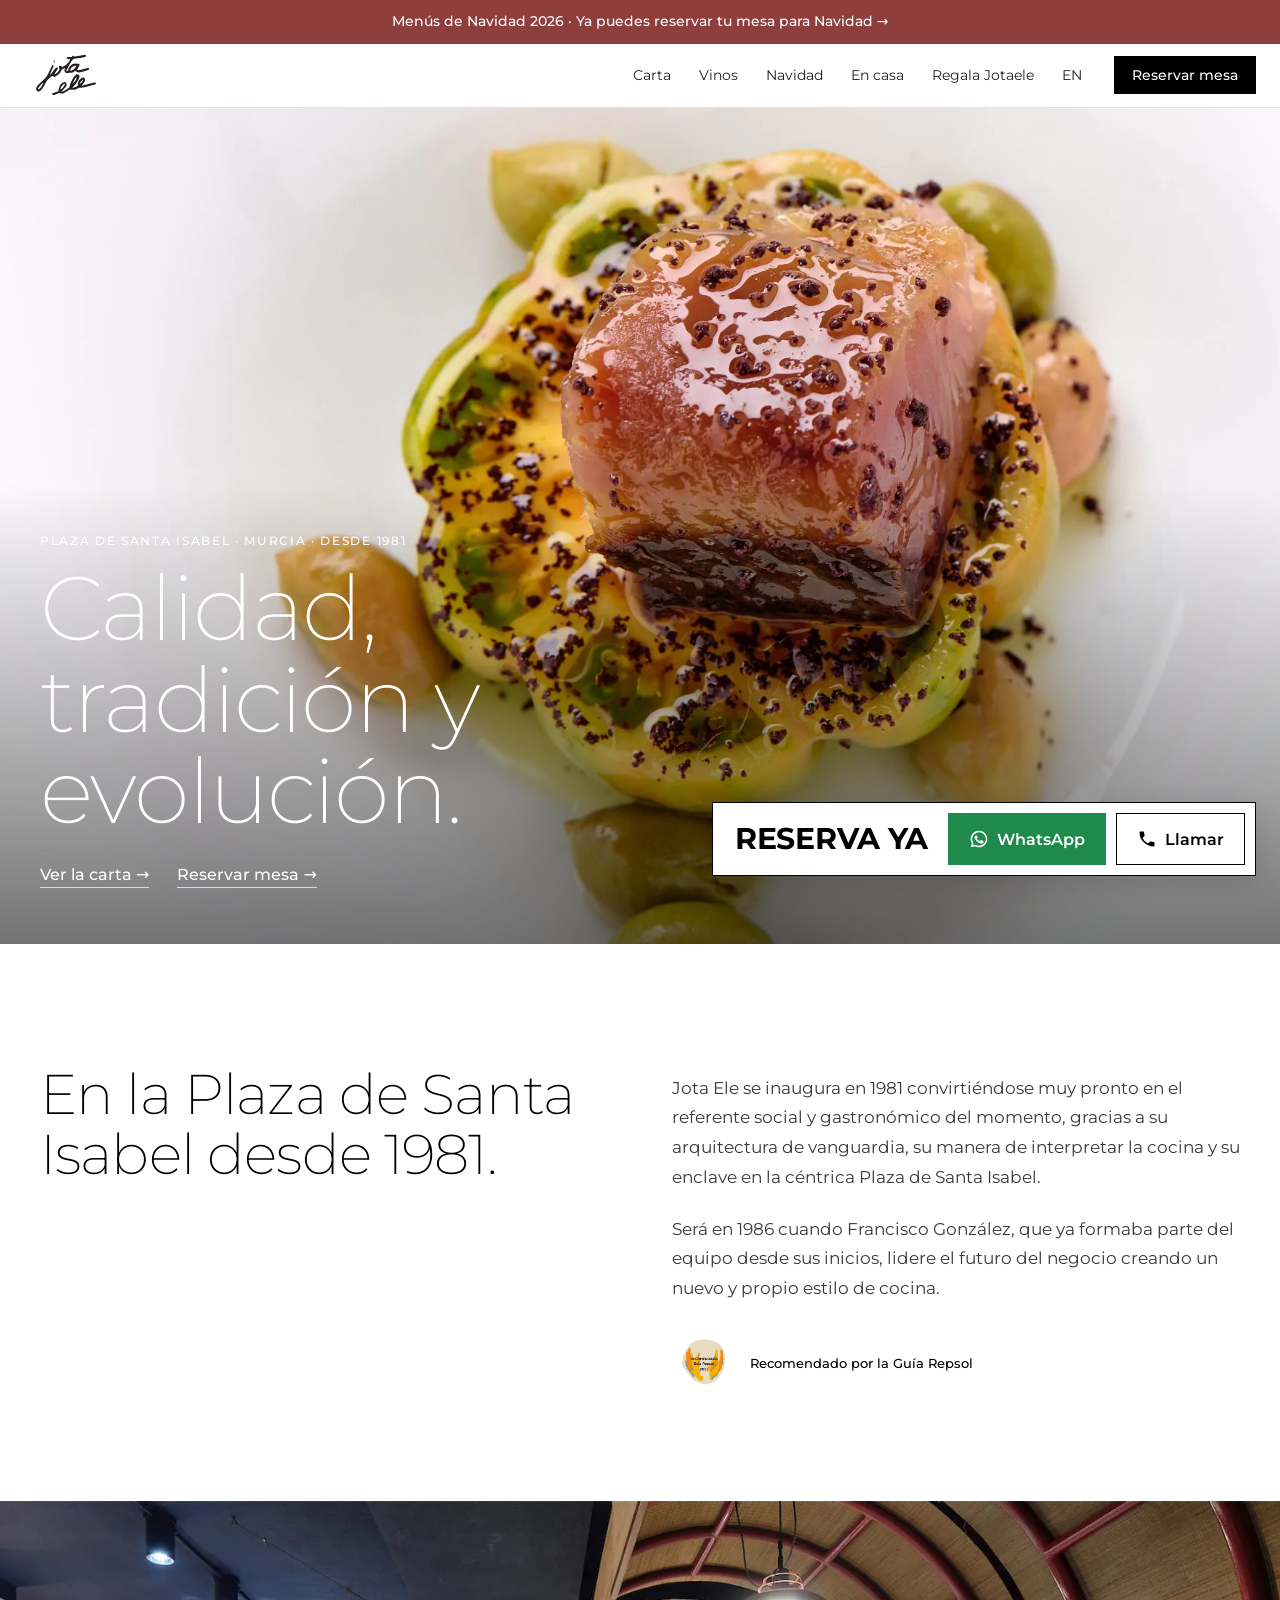
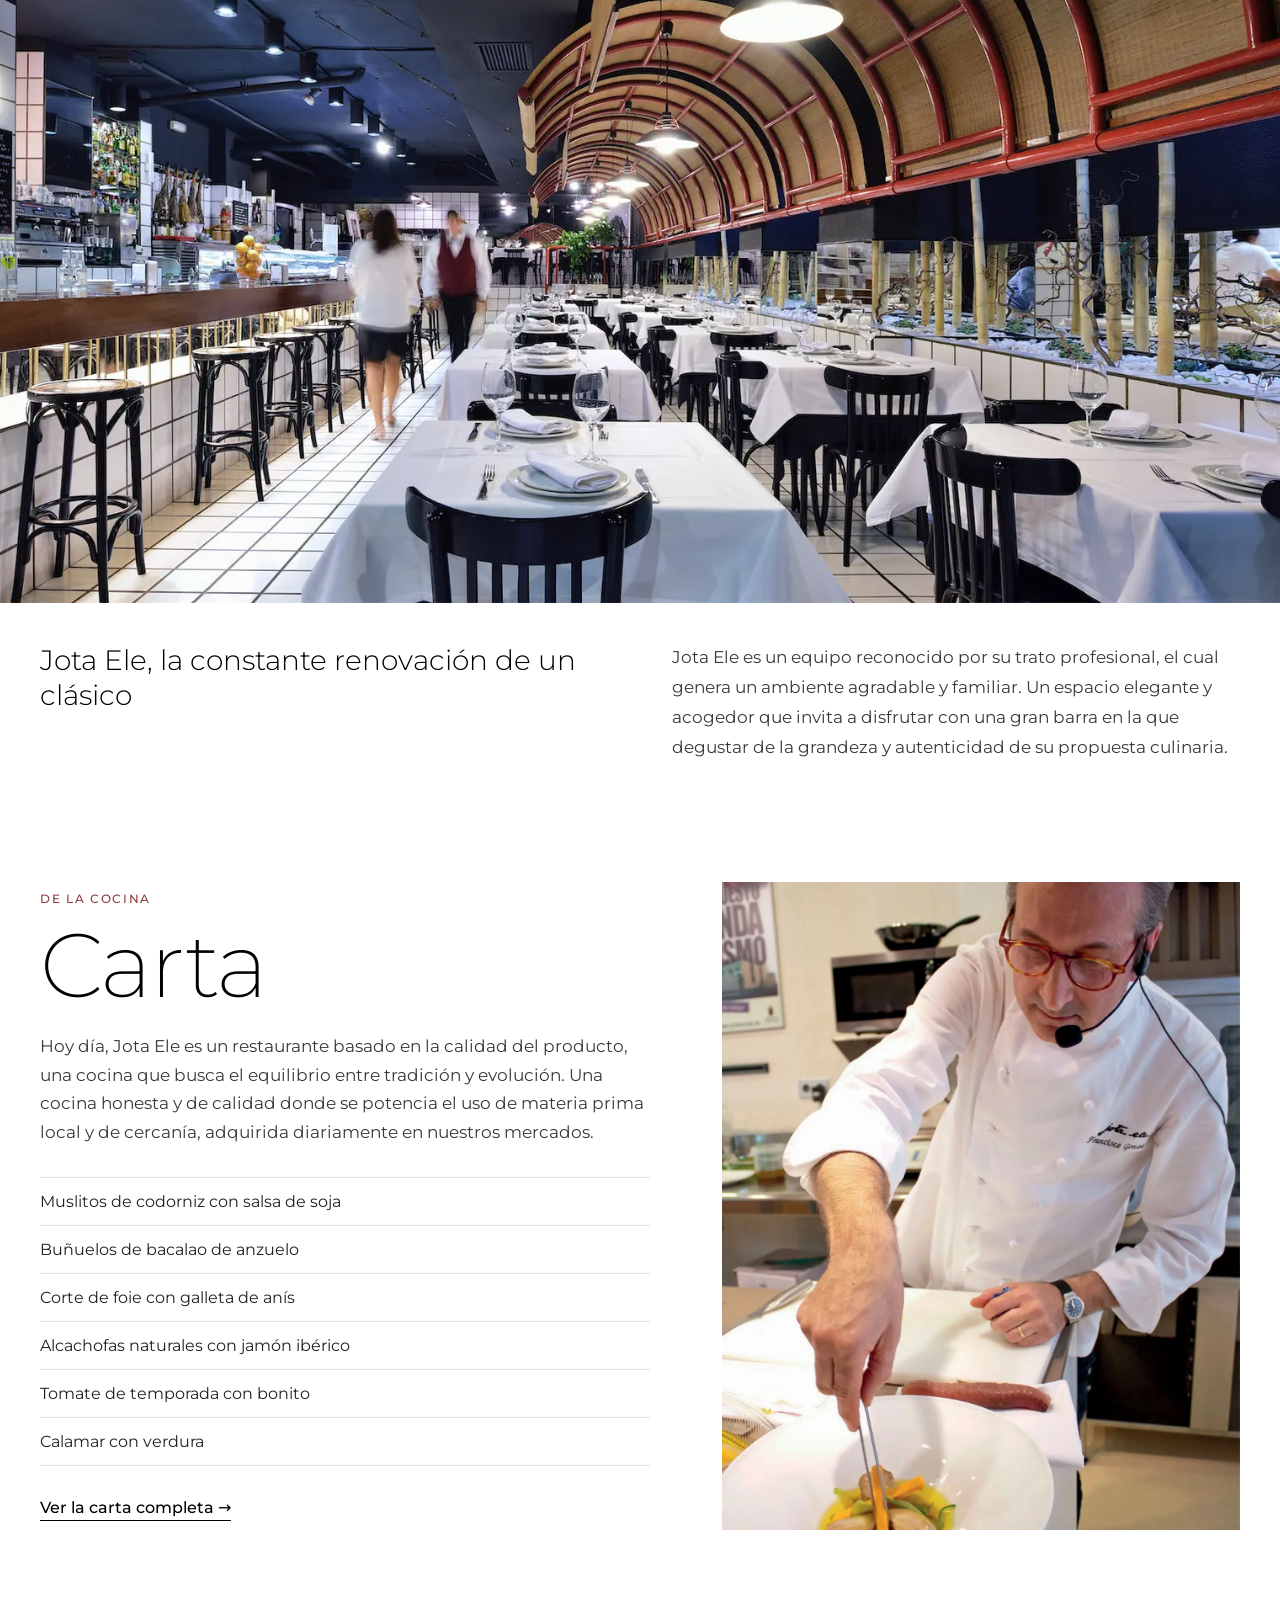
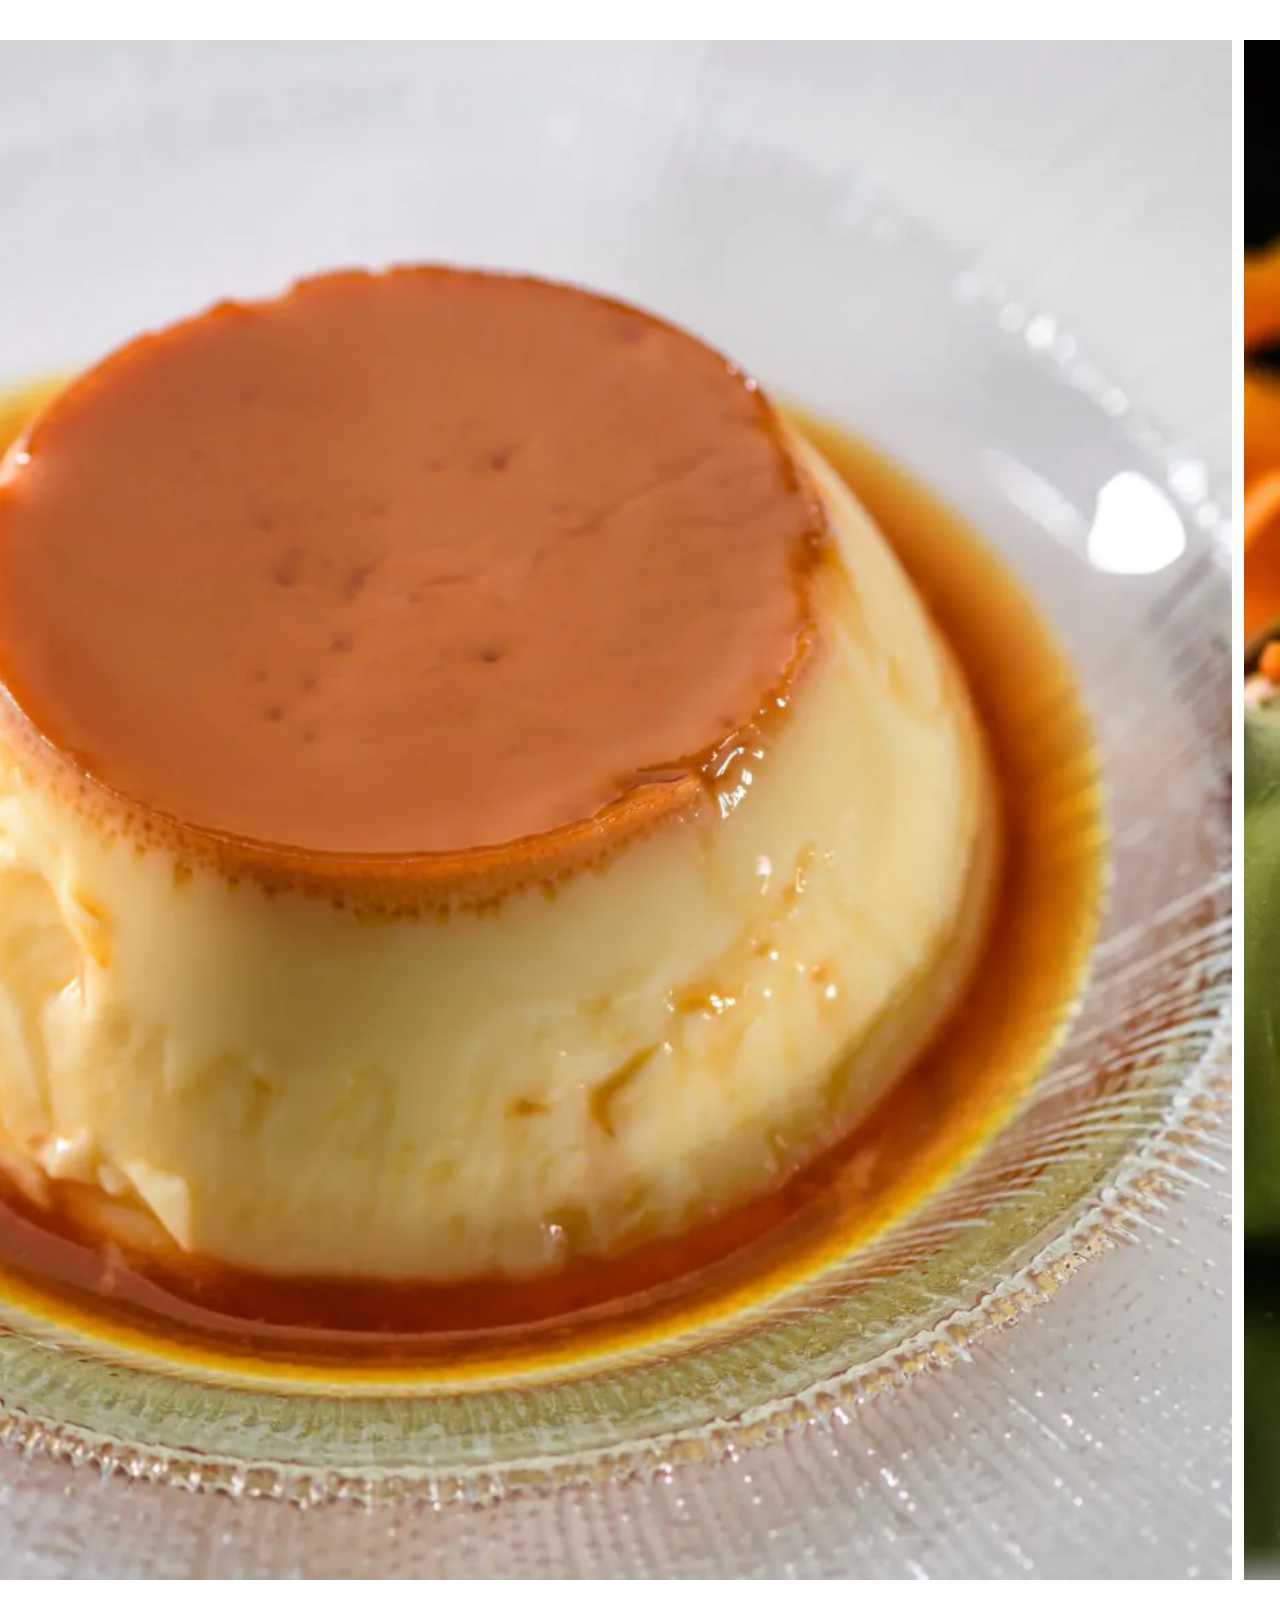
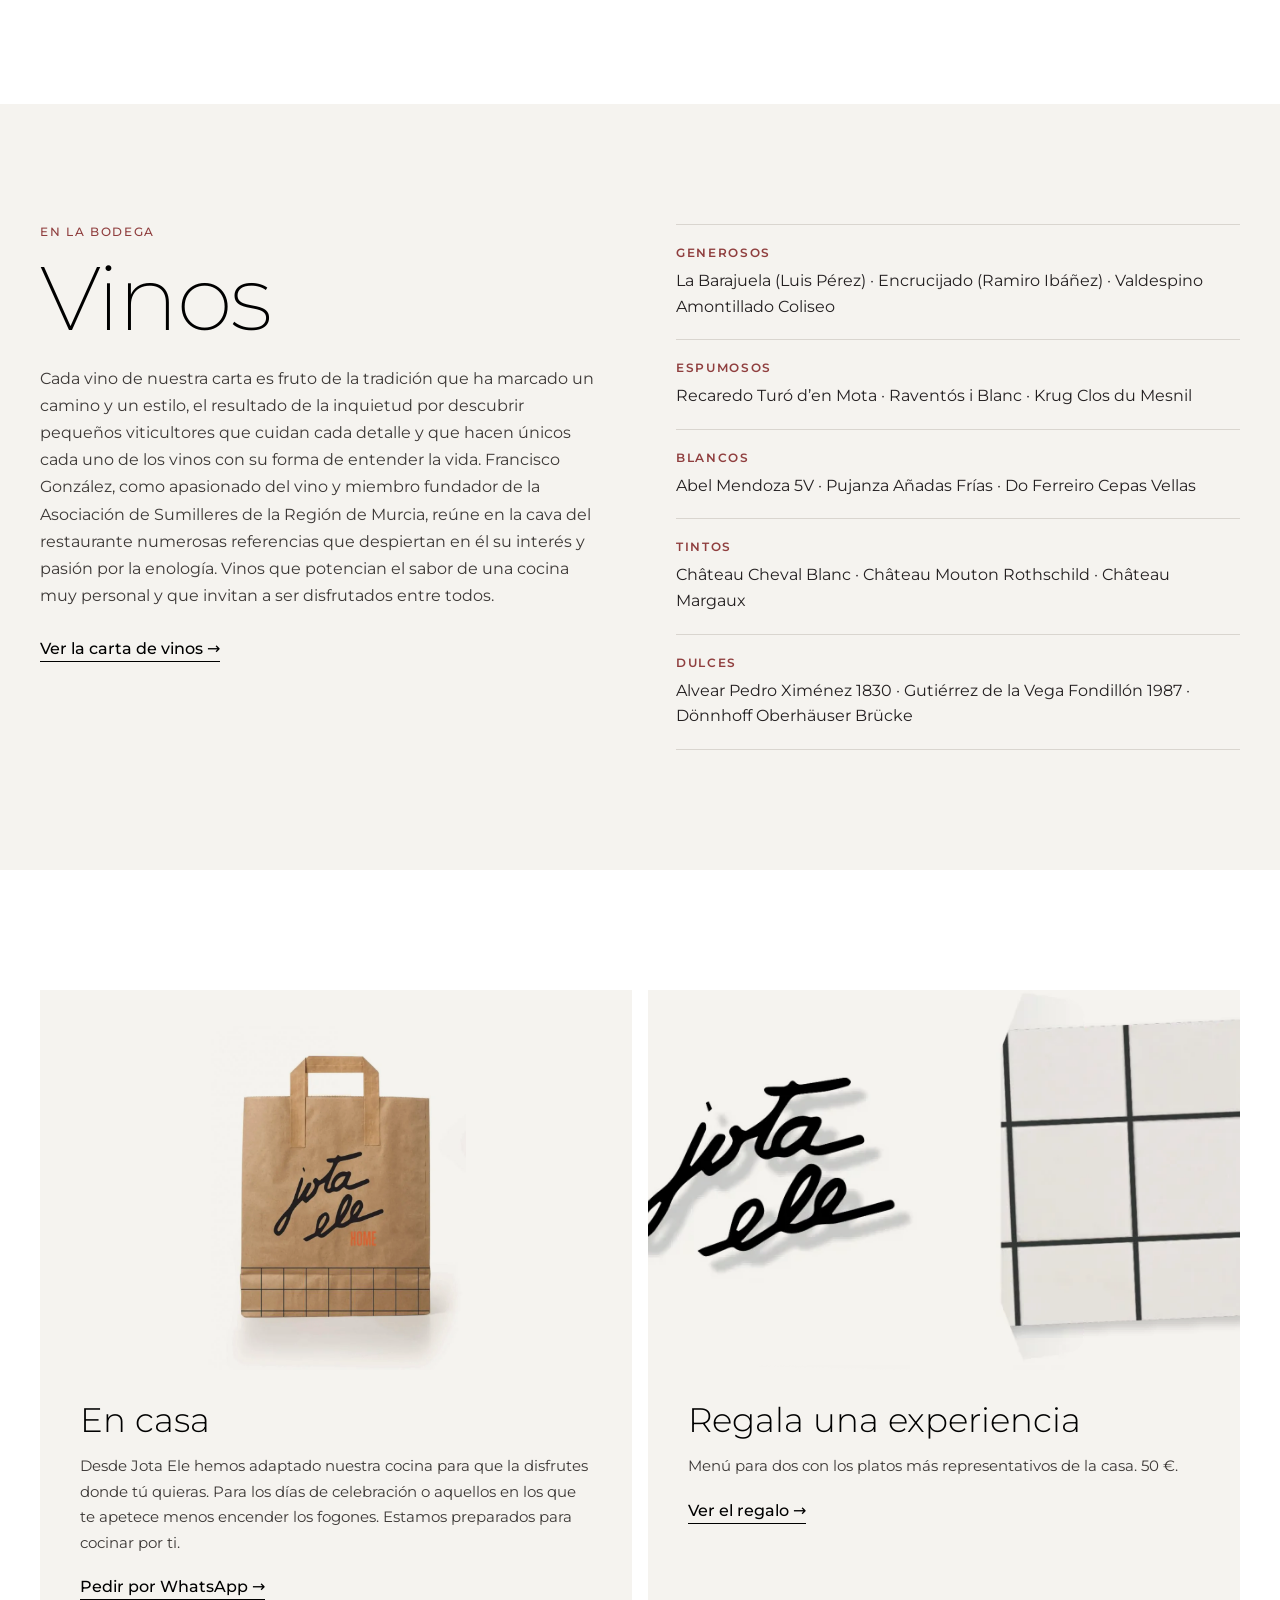
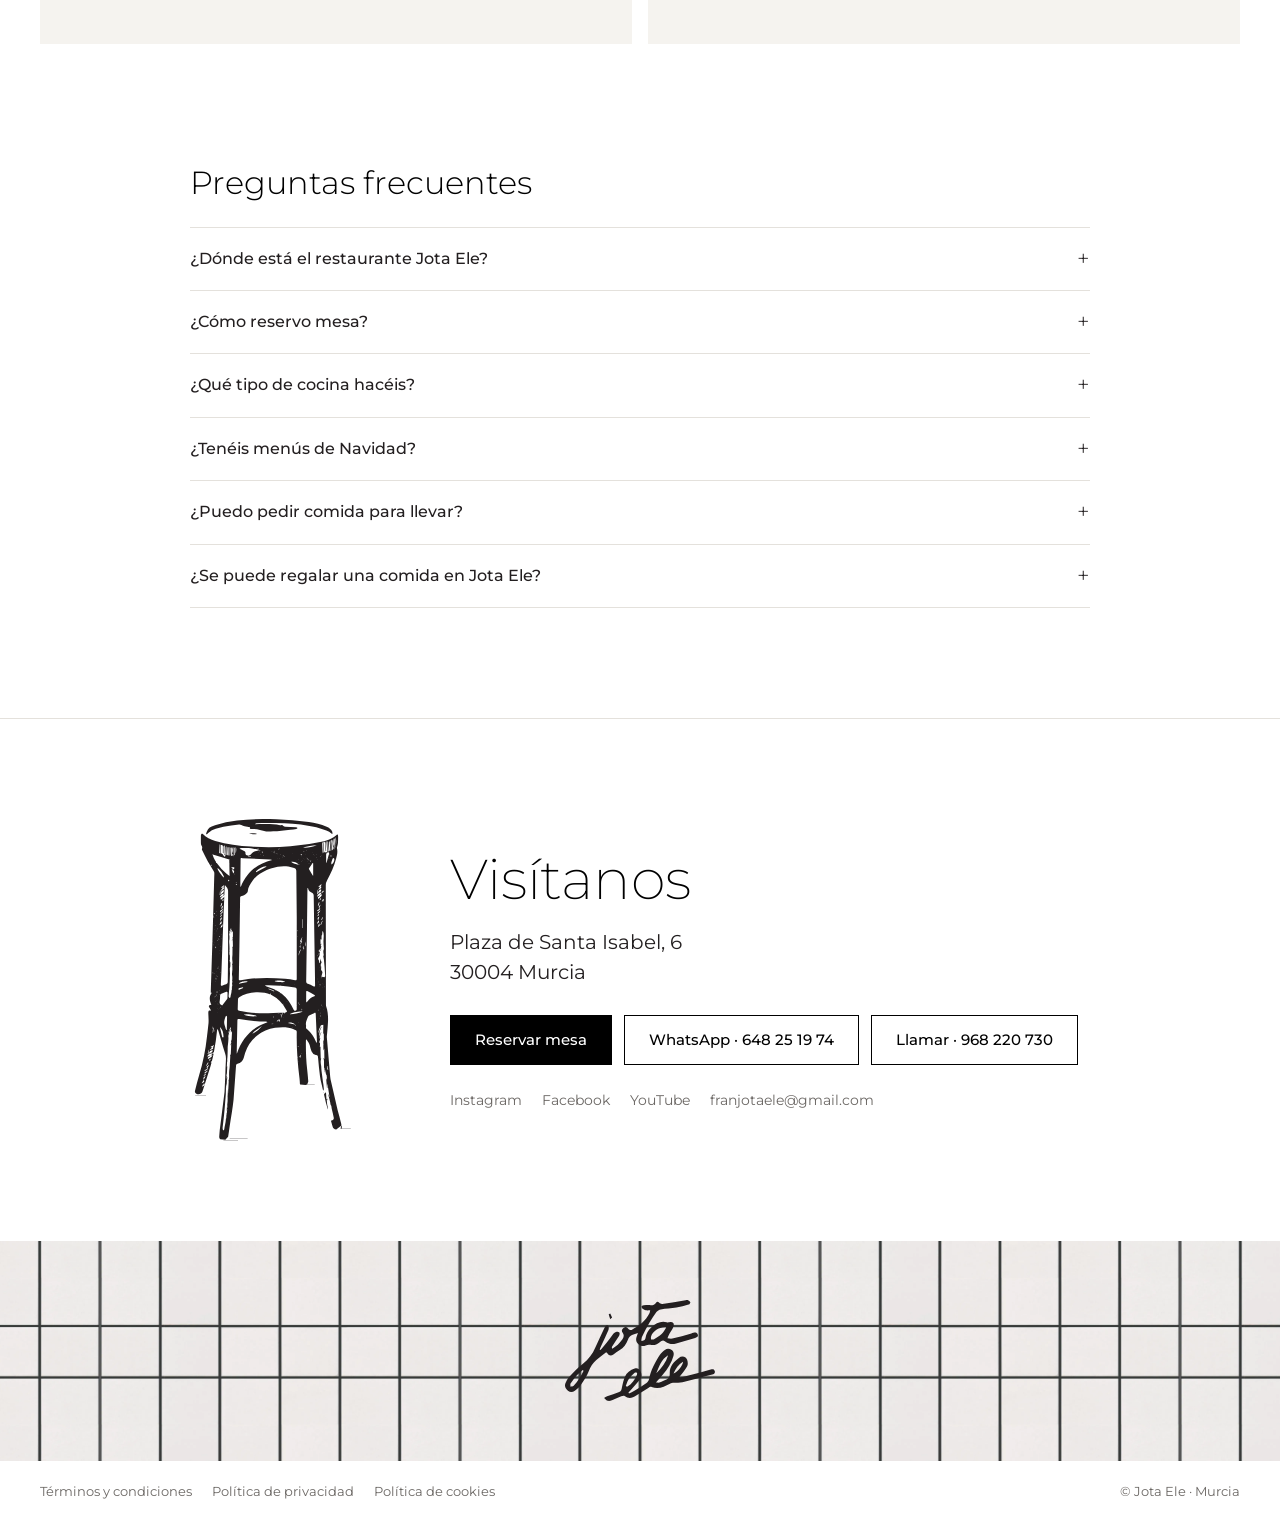
==== b/index.html @ a91636f6 "Web de Jota Ele en HTML plano + vista previa en GitHub Pages Co-Authored-By: Claude Opus 5.5 <norepl" ====
<!doctype html>
<html lang="es">
  <head>
    <meta charset="utf-8" />
    <meta name="viewport" content="width=device-width, initial-scale=1, viewport-fit=cover" />
    <title>Restaurante Jota Ele · Plaza de Santa Isabel, Murcia · Desde 1981</title>
    <meta
      name="description"
      content="Jota Ele, restaurante en la Plaza de Santa Isabel de Murcia desde 1981. Cocina de producto entre tradición y evolución, gran barra y bodega. Recomendado por la Guía Repsol. Reservas: 968 220 730."
    />
    <meta name="robots" content="noindex" />
    <link rel="canonical" href="https://jotaelerestaurante.com/b/" />
    <link rel="alternate" type="text/plain" title="Resumen para agentes de IA" href="/llms.txt" />
    <link rel="icon" type="image/svg+xml" href="/img/logo_jotaele.svg" />
    <meta name="theme-color" content="#ffffff" />
    <meta property="og:type" content="restaurant" />
    <meta property="og:site_name" content="Restaurante Jota Ele" />
    <meta property="og:title" content="Restaurante Jota Ele · Plaza de Santa Isabel, Murcia · Desde 1981" />
    <meta
      property="og:description"
      content="Jota Ele, restaurante en la Plaza de Santa Isabel de Murcia desde 1981. Cocina de producto entre tradición y evolución, gran barra y bodega. Recomendado por la Guía Repsol. Reservas: 968 220 730."
    />
    <meta property="og:url" content="https://jotaelerestaurante.com/b/" />
    <meta property="og:image" content="https://jotaelerestaurante.com/img/restaurante_jotaele_plato_17.webp" />
    <meta property="og:locale" content="es_ES" />
    <meta name="twitter:card" content="summary_large_image" />
    <script type="application/ld+json">
      {
        "@context": "https://schema.org",
        "@type": "Restaurant",
        "@id": "https://jotaelerestaurante.com/#restaurant",
        "name": "Restaurante Jota Ele",
        "alternateName": ["Jota Ele", "Jotaele", "JL"],
        "url": "https://jotaelerestaurante.com/",
        "logo": "https://jotaelerestaurante.com/img/logo_jotaele.svg",
        "image": [
          "https://jotaelerestaurante.com/img/restaurante_jotaele_plato_17.webp",
          "https://jotaelerestaurante.com/img/rest-jota-ele-100-murcia-copia.webp"
        ],
        "description": "Restaurante en la Plaza de Santa Isabel de Murcia desde 1981. Cocina de producto local entre tradición y evolución, gran barra y bodega con vinos de pequeños viticultores.",
        "foundingDate": "1981",
        "telephone": "+34 968 220 730",
        "contactPoint": [
          {
            "@type": "ContactPoint",
            "contactType": "reservations",
            "telephone": "+34648251974",
            "url": "https://wa.me/34648251974",
            "availableLanguage": ["es", "en"]
          },
          { "@type": "ContactPoint", "contactType": "customer service", "telephone": "+34 968 220 730" }
        ],
        "email": "franjotaele@gmail.com",
        "address": {
          "@type": "PostalAddress",
          "streetAddress": "Plaza de Santa Isabel, 6",
          "postalCode": "30004",
          "addressLocality": "Murcia",
          "addressRegion": "Región de Murcia",
          "addressCountry": "ES"
        },
        "hasMap": "https://www.google.com/maps/search/?api=1&query=Restaurante+Jota+Ele+Plaza+de+Santa+Isabel+6+Murcia",
        "servesCuisine": ["Mediterránea", "Cocina de mercado", "Española"],
        "acceptsReservations": "https://www.covermanager.com/reservation/module_restaurant/restaurante-jota-ele/spanish",
        "hasMenu": "https://jotaelerestaurante.com/carta/",
        "award": "Recomendado por la Guía Repsol",
        "sameAs": [
          "https://www.instagram.com/restaurantejotaele/",
          "https://es-es.facebook.com/RestauranteJL/",
          "https://www.youtube.com/channel/UCPJjopuohO3n1hTWIkmaJkg",
          "https://www.guiarepsol.com/es/fichas/restaurante/jota-ele-40497/"
        ],
        "makesOffer": {
          "@type": "Offer",
          "name": "Experiencia Jota Ele",
          "description": "Menú para dos personas con los platos más representativos de nuestra cocina",
          "price": "50",
          "priceCurrency": "EUR"
        }
      }
    </script>
    <script type="application/ld+json">
      {
        "@context": "https://schema.org",
        "@type": "FAQPage",
        "mainEntity": [
          {
            "@type": "Question",
            "name": "¿Dónde está el restaurante Jota Ele?",
            "acceptedAnswer": {
              "@type": "Answer",
              "text": "En la Plaza de Santa Isabel, 6, en el centro de Murcia (30004). Llevamos aquí desde 1981."
            }
          },
          {
            "@type": "Question",
            "name": "¿Cómo reservo mesa?",
            "acceptedAnswer": {
              "@type": "Answer",
              "text": "Por WhatsApp al 648 25 19 74, online en jotaelerestaurante.com/reservas o llamando al 968 220 730."
            }
          },
          {
            "@type": "Question",
            "name": "¿Qué tipo de cocina hacéis?",
            "acceptedAnswer": {
              "@type": "Answer",
              "text": "Cocina de producto entre tradición y evolución, con materia prima local comprada a diario en los mercados de Murcia. Acompañada de una bodega con vinos de pequeños viticultores."
            }
          },
          {
            "@type": "Question",
            "name": "¿Tenéis menús de Navidad?",
            "acceptedAnswer": {
              "@type": "Answer",
              "text": "Sí. Escríbenos por WhatsApp y te enviamos los menús de Navidad disponibles. También puedes verlos en jotaelerestaurante.com/navidad o llamar al 968 220 730."
            }
          },
          {
            "@type": "Question",
            "name": "¿Puedo pedir comida para llevar?",
            "acceptedAnswer": {
              "@type": "Answer",
              "text": "Sí, con nuestro servicio «En casa». Pídelo llamando al 968 220 730 o escribiendo a franjotaele@gmail.com."
            }
          },
          {
            "@type": "Question",
            "name": "¿Se puede regalar una comida en Jota Ele?",
            "acceptedAnswer": {
              "@type": "Answer",
              "text": "Sí. La Experiencia Jota Ele es un menú para dos personas por 50 € (IVA incluido), válido 12 meses desde la compra."
            }
          }
        ]
      }
    </script>
    <link rel="stylesheet" href="/css/estilos.css" />
    <style>
      .faq[data-astro-cid-hemr5th4] {
        width: min(900px, 100% - 40px);
        margin: 0 auto 110px;
      }
      .faq[data-astro-cid-hemr5th4] h2[data-astro-cid-hemr5th4] {
        font: 300 32px/1.2 var(--font);
        color: var(--black);
        margin-bottom: 24px;
      }
      .faq-a[data-astro-cid-hemr5th4] h2[data-astro-cid-hemr5th4] {
        text-transform: uppercase;
        font-weight: 500;
      }
      .faq-list[data-astro-cid-hemr5th4] {
        border-top: 1px solid #e4e1dc;
      }
      details[data-astro-cid-hemr5th4] {
        border-bottom: 1px solid #e4e1dc;
      }
      summary[data-astro-cid-hemr5th4] {
        cursor: pointer;
        font: 500 16px/1.4 var(--font);
        color: var(--ink);
        justify-content: space-between;
        gap: 16px;
        padding: 20px 0;
        list-style: none;
        display: flex;
      }
      summary[data-astro-cid-hemr5th4]::-webkit-details-marker {
        display: none;
      }
      summary[data-astro-cid-hemr5th4]:after {
        content: "+";
        font-size: 22px;
        font-weight: 300;
        line-height: 1;
      }
      details[data-astro-cid-hemr5th4][open] summary[data-astro-cid-hemr5th4]:after {
        content: "–";
      }
      .faq-a[data-astro-cid-hemr5th4] summary[data-astro-cid-hemr5th4] {
        text-transform: uppercase;
        font-size: 13px;
      }
      details[data-astro-cid-hemr5th4] p[data-astro-cid-hemr5th4] {
        font: 400 15px/1.7 var(--font);
        color: #3c3836;
        max-width: 70ch;
        padding: 0 0 22px;
      }
    </style>
    <link rel="stylesheet" href="/css/opcion-b.css" />
  </head>
  <body class="theme-b">
    <a class="season-band" href="/navidad/" data-astro-cid-nitip4ji>
      Menús de Navidad 2026
      <span class="sb-extra" data-astro-cid-nitip4ji>· Ya puedes reservar tu mesa para Navidad</span>
      <span aria-hidden="true" data-astro-cid-nitip4ji>→</span>
    </a>
    <header class="b-hdr" data-astro-cid-nitip4ji>
      <a href="/b/" class="b-logo" aria-label="Restaurante Jota Ele" data-astro-cid-nitip4ji>
        <img src="/img/logo_jotaele.svg" alt="Jota Ele" width="120" height="40" data-astro-cid-nitip4ji />
      </a>
      <nav class="b-nav" aria-label="Principal" data-astro-cid-nitip4ji>
        <a href="/carta/" data-astro-cid-nitip4ji>Carta</a>
        <a href="/carta/#vinos" data-astro-cid-nitip4ji>Vinos</a>
        <a href="/navidad/" data-astro-cid-nitip4ji>Navidad</a>
        <a href="#en-casa" data-astro-cid-nitip4ji>En casa</a>
        <button type="button" data-open="regala" data-astro-cid-nitip4ji>Regala Jotaele</button>
        <a href="/en/" data-astro-cid-nitip4ji>EN</a>
      </nav>
      <a class="b-book" href="/reservas/" data-astro-cid-nitip4ji>Reservar mesa</a>
    </header>
    <main data-astro-cid-nitip4ji>
      <section class="b-hero" data-astro-cid-nitip4ji>
        <img
          src="/img/restaurante_jotaele_plato_1-1.webp"
          alt="Plato de Jota Ele"
          width="1600"
          height="935"
          fetchpriority="high"
          data-astro-cid-nitip4ji
        />
        <div class="b-hero-text" data-astro-cid-nitip4ji>
          <p class="b-eyebrow" data-astro-cid-nitip4ji>Plaza de Santa Isabel · Murcia · Desde 1981</p>
          <h1 data-astro-cid-nitip4ji>Calidad, tradición y evolución.</h1>
          <p class="b-links" data-astro-cid-nitip4ji>
            <a href="/carta/" data-astro-cid-nitip4ji>
              Ver la carta
              <span aria-hidden="true" data-astro-cid-nitip4ji>→</span>
            </a>
            <a href="/reservas/" data-astro-cid-nitip4ji>
              Reservar mesa
              <span aria-hidden="true" data-astro-cid-nitip4ji>→</span>
            </a>
          </p>
        </div>
      </section>
      <section class="b-story b-wrap" data-astro-cid-nitip4ji>
        <h2 data-astro-cid-nitip4ji>En la Plaza de Santa Isabel desde 1981.</h2>
        <div class="b-story-cols" data-astro-cid-nitip4ji>
          <p data-astro-cid-nitip4ji>
            Jota Ele se inaugura en 1981 convirtiéndose muy pronto en el referente social y gastronómico del momento,
            gracias a su arquitectura de vanguardia, su manera de interpretar la cocina y su enclave en la céntrica
            Plaza de Santa Isabel.
          </p>
          <p data-astro-cid-nitip4ji>
            Será en 1986 cuando Francisco González, que ya formaba parte del equipo desde sus inicios, lidere el futuro
            del negocio creando un nuevo y propio estilo de cocina.
          </p>
          <a
            class="b-repsol"
            href="https://www.guiarepsol.com/es/fichas/restaurante/jota-ele-40497/"
            target="_blank"
            rel="noopener"
            data-astro-cid-nitip4ji
          >
            <img
              src="/img/recomendado2021.webp"
              alt="Recomendado por la Guía Repsol"
              width="92"
              height="83"
              loading="lazy"
              data-astro-cid-nitip4ji
            />
            <span data-astro-cid-nitip4ji>Recomendado por la Guía Repsol</span>
          </a>
        </div>
      </section>
      <section class="b-wide" data-astro-cid-nitip4ji>
        <img
          src="/img/rest-jota-ele-100-murcia-copia.webp"
          alt="Salón y barra de Jota Ele"
          loading="lazy"
          data-astro-cid-nitip4ji
        />
        <div class="b-wide-text b-wrap" data-astro-cid-nitip4ji>
          <h2 data-astro-cid-nitip4ji>Jota Ele, la constante renovación de un clásico</h2>
          <p data-astro-cid-nitip4ji>
            Jota Ele es un equipo reconocido por su trato profesional, el cual genera un ambiente agradable y familiar.
            Un espacio elegante y acogedor que invita a disfrutar con una gran barra en la que degustar de la grandeza y
            autenticidad de su propuesta culinaria.
          </p>
        </div>
      </section>
      <section class="b-menu b-wrap" id="carta" data-astro-cid-nitip4ji>
        <div data-astro-cid-nitip4ji>
          <p class="b-eyebrow b-eyebrow-dark" data-astro-cid-nitip4ji>De la cocina</p>
          <h2 data-astro-cid-nitip4ji>Carta</h2>
          <p class="b-lead" data-astro-cid-nitip4ji>
            Hoy día, Jota Ele es un restaurante basado en la calidad del producto, una cocina que busca el equilibrio
            entre tradición y evolución. Una cocina honesta y de calidad donde se potencia el uso de materia prima local
            y de cercanía, adquirida diariamente en nuestros mercados.
          </p>
          <ul class="b-dishes" data-astro-cid-nitip4ji>
            <li data-astro-cid-nitip4ji>Muslitos de codorniz con salsa de soja</li>
            <li data-astro-cid-nitip4ji>Buñuelos de bacalao de anzuelo</li>
            <li data-astro-cid-nitip4ji>Corte de foie con galleta de anís</li>
            <li data-astro-cid-nitip4ji>Alcachofas naturales con jamón ibérico</li>
            <li data-astro-cid-nitip4ji>Tomate de temporada con bonito</li>
            <li data-astro-cid-nitip4ji>Calamar con verdura</li>
          </ul>
          <a class="b-link" href="/carta/" data-astro-cid-nitip4ji>
            Ver la carta completa
            <span aria-hidden="true" data-astro-cid-nitip4ji>→</span>
          </a>
        </div>
        <img
          class="b-chef"
          src="/img/chef_jotaele.webp"
          alt="Francisco González en la cocina"
          loading="lazy"
          data-astro-cid-nitip4ji
        />
      </section>
      <section class="b-strip" aria-label="Platos" data-astro-cid-nitip4ji>
        <img src="/img/restaurante_jotaele_plato_17.webp" alt="" loading="lazy" data-astro-cid-nitip4ji />
        <img src="/img/restaurante_jotaele_plato_3.webp" alt="" loading="lazy" data-astro-cid-nitip4ji />
        <img src="/img/restaurante_jotaele_plato_6.webp" alt="" loading="lazy" data-astro-cid-nitip4ji />
        <img src="/img/restaurante_jotaele_plato_9.webp" alt="" loading="lazy" data-astro-cid-nitip4ji />
        <img src="/img/restaurante_jotaele_plato_11.webp" alt="" loading="lazy" data-astro-cid-nitip4ji />
        <img src="/img/restaurante_jotaele_plato_14.webp" alt="" loading="lazy" data-astro-cid-nitip4ji />
      </section>
      <section class="b-wine" id="vinos" data-astro-cid-nitip4ji>
        <div class="b-wrap b-wine-in" data-astro-cid-nitip4ji>
          <div data-astro-cid-nitip4ji>
            <p class="b-eyebrow b-eyebrow-dark" data-astro-cid-nitip4ji>En la bodega</p>
            <h2 data-astro-cid-nitip4ji>Vinos</h2>
            <p class="b-lead" data-astro-cid-nitip4ji>
              Cada vino de nuestra carta es fruto de la tradición que ha marcado un camino y un estilo, el resultado de
              la inquietud por descubrir pequeños viticultores que cuidan cada detalle y que hacen únicos cada uno de
              los vinos con su forma de entender la vida. Francisco González, como apasionado del vino y miembro
              fundador de la Asociación de Sumilleres de la Región de Murcia, reúne en la cava del restaurante numerosas
              referencias que despiertan en él su interés y pasión por la enología. Vinos que potencian el sabor de una
              cocina muy personal y que invitan a ser disfrutados entre todos.
            </p>
            <a class="b-link" href="/carta/#vinos" data-astro-cid-nitip4ji>
              Ver la carta de vinos
              <span aria-hidden="true" data-astro-cid-nitip4ji>→</span>
            </a>
          </div>
          <dl class="b-wine-list" data-astro-cid-nitip4ji>
            <div data-astro-cid-nitip4ji>
              <dt data-astro-cid-nitip4ji>Generosos</dt>
              <dd data-astro-cid-nitip4ji>
                La Barajuela (Luis Pérez) · Encrucijado (Ramiro Ibáñez) · Valdespino Amontillado Coliseo
              </dd>
            </div>
            <div data-astro-cid-nitip4ji>
              <dt data-astro-cid-nitip4ji>Espumosos</dt>
              <dd data-astro-cid-nitip4ji>Recaredo Turó d’en Mota · Raventós i Blanc · Krug Clos du Mesnil</dd>
            </div>
            <div data-astro-cid-nitip4ji>
              <dt data-astro-cid-nitip4ji>Blancos</dt>
              <dd data-astro-cid-nitip4ji>Abel Mendoza 5V · Pujanza Añadas Frías · Do Ferreiro Cepas Vellas</dd>
            </div>
            <div data-astro-cid-nitip4ji>
              <dt data-astro-cid-nitip4ji>Tintos</dt>
              <dd data-astro-cid-nitip4ji>Château Cheval Blanc · Château Mouton Rothschild · Château Margaux</dd>
            </div>
            <div data-astro-cid-nitip4ji>
              <dt data-astro-cid-nitip4ji>Dulces</dt>
              <dd data-astro-cid-nitip4ji>
                Alvear Pedro Ximénez 1830 · Gutiérrez de la Vega Fondillón 1987 · Dönnhoff Oberhäuser Brücke
              </dd>
            </div>
          </dl>
        </div>
      </section>
      <section class="b-tiles b-wrap" data-astro-cid-nitip4ji>
        <article class="b-tile" id="en-casa" data-astro-cid-nitip4ji>
          <img
            src="/img/jotaele_bolsa-776x1024.webp"
            alt="Bolsa de Jota Ele para llevar"
            loading="lazy"
            data-astro-cid-nitip4ji
          />
          <div data-astro-cid-nitip4ji>
            <h2 data-astro-cid-nitip4ji>En casa</h2>
            <p data-astro-cid-nitip4ji>
              Desde Jota Ele hemos adaptado nuestra cocina para que la disfrutes donde tú quieras. Para los días de
              celebración o aquellos en los que te apetece menos encender los fogones. Estamos preparados para cocinar
              por ti.
            </p>
            <a
              class="b-link"
              href="https://wa.me/34648251974?text=Hola%2C%20quer%C3%ADa%20pedir%20comida%20para%20llevar%20de%20Jota%20Ele."
              target="_blank"
              rel="noopener"
              data-astro-cid-nitip4ji
            >
              Pedir por WhatsApp
              <span aria-hidden="true" data-astro-cid-nitip4ji>→</span>
            </a>
          </div>
        </article>
        <article class="b-tile b-tile-gift" data-astro-cid-nitip4ji>
          <img src="/img/regala_jl-1024x437.webp" alt="" loading="lazy" data-astro-cid-nitip4ji />
          <div data-astro-cid-nitip4ji>
            <h2 data-astro-cid-nitip4ji>Regala una experiencia</h2>
            <p data-astro-cid-nitip4ji>Menú para dos con los platos más representativos de la casa. 50 €.</p>
            <a class="b-link" href="/regalo/" data-astro-cid-nitip4ji>
              Ver el regalo
              <span aria-hidden="true" data-astro-cid-nitip4ji>→</span>
            </a>
          </div>
        </article>
      </section>
      <section class="faq faq-b" id="preguntas" aria-labelledby="faq-title" data-astro-cid-hemr5th4>
        <h2 id="faq-title" data-astro-cid-hemr5th4>Preguntas frecuentes</h2>
        <div class="faq-list" data-astro-cid-hemr5th4>
          <details data-astro-cid-hemr5th4>
            <summary data-astro-cid-hemr5th4>¿Dónde está el restaurante Jota Ele?</summary>
            <p data-astro-cid-hemr5th4>
              En la Plaza de Santa Isabel, 6, en el centro de Murcia (30004). Llevamos aquí desde 1981.
            </p>
          </details>
          <details data-astro-cid-hemr5th4>
            <summary data-astro-cid-hemr5th4>¿Cómo reservo mesa?</summary>
            <p data-astro-cid-hemr5th4>
              Por WhatsApp al 648 25 19 74, online en jotaelerestaurante.com/reservas o llamando al 968 220 730.
            </p>
          </details>
          <details data-astro-cid-hemr5th4>
            <summary data-astro-cid-hemr5th4>¿Qué tipo de cocina hacéis?</summary>
            <p data-astro-cid-hemr5th4>
              Cocina de producto entre tradición y evolución, con materia prima local comprada a diario en los mercados
              de Murcia. Acompañada de una bodega con vinos de pequeños viticultores.
            </p>
          </details>
          <details data-astro-cid-hemr5th4>
            <summary data-astro-cid-hemr5th4>¿Tenéis menús de Navidad?</summary>
            <p data-astro-cid-hemr5th4>
              Sí. Escríbenos por WhatsApp y te enviamos los menús de Navidad disponibles. También puedes verlos en
              jotaelerestaurante.com/navidad o llamar al 968 220 730.
            </p>
          </details>
          <details data-astro-cid-hemr5th4>
            <summary data-astro-cid-hemr5th4>¿Puedo pedir comida para llevar?</summary>
            <p data-astro-cid-hemr5th4>
              Sí, con nuestro servicio «En casa». Pídelo llamando al 968 220 730 o escribiendo a franjotaele@gmail.com.
            </p>
          </details>
          <details data-astro-cid-hemr5th4>
            <summary data-astro-cid-hemr5th4>¿Se puede regalar una comida en Jota Ele?</summary>
            <p data-astro-cid-hemr5th4>
              Sí. La Experiencia Jota Ele es un menú para dos personas por 50 € (IVA incluido), válido 12 meses desde la
              compra.
            </p>
          </details>
        </div>
      </section>
      <section class="b-visit" id="contacto" data-astro-cid-nitip4ji>
        <div class="b-wrap b-visit-in" data-astro-cid-nitip4ji>
          <img src="/img/taburete.svg" alt="" width="180" height="266" loading="lazy" data-astro-cid-nitip4ji />
          <div data-astro-cid-nitip4ji>
            <h2 data-astro-cid-nitip4ji>Visítanos</h2>
            <address data-astro-cid-nitip4ji>
              <a
                href="https://www.google.com/maps/search/?api=1&amp;query=Restaurante+Jota+Ele+Plaza+de+Santa+Isabel+6+Murcia"
                target="_blank"
                rel="noopener"
                data-astro-cid-nitip4ji
              >
                Plaza de Santa Isabel, 6
                <br data-astro-cid-nitip4ji />
                30004 Murcia
              </a>
            </address>
            <div class="b-visit-actions" data-astro-cid-nitip4ji>
              <a class="b-btn" href="/reservas/" data-astro-cid-nitip4ji>Reservar mesa</a>
              <a
                class="b-btn b-btn-line"
                href="https://wa.me/34648251974?text=Hola%2C%20quiero%20reservar%20una%20mesa%20en%20Jota%20Ele.%0AD%C3%ADa%3A%20%0AHora%3A%20%0APersonas%3A%20%0ANombre%3A%20"
                target="_blank"
                rel="noopener"
                data-astro-cid-nitip4ji
              >
                WhatsApp · 648 25 19 74
              </a>
              <a class="b-btn b-btn-line" href="tel:+34968220730" data-astro-cid-nitip4ji>Llamar · 968 220 730</a>
            </div>
            <p class="b-social" data-astro-cid-nitip4ji>
              <a
                href="https://www.instagram.com/restaurantejotaele/"
                target="_blank"
                rel="noopener"
                data-astro-cid-nitip4ji
              >
                Instagram
              </a>
              <a
                href="https://es-es.facebook.com/RestauranteJL/"
                target="_blank"
                rel="noopener"
                data-astro-cid-nitip4ji
              >
                Facebook
              </a>
              <a
                href="https://www.youtube.com/channel/UCPJjopuohO3n1hTWIkmaJkg"
                target="_blank"
                rel="noopener"
                data-astro-cid-nitip4ji
              >
                YouTube
              </a>
              <a href="mailto:franjotaele@gmail.com" data-astro-cid-nitip4ji>franjotaele@gmail.com</a>
            </p>
          </div>
        </div>
      </section>
    </main>
    <footer class="b-foot" data-astro-cid-nitip4ji>
      <div class="b-foot-tiles" data-astro-cid-nitip4ji>
        <img src="/img/logo_jotaele.svg" alt="Jota Ele" width="150" loading="lazy" data-astro-cid-nitip4ji />
      </div>
      <div class="b-wrap b-foot-bar" data-astro-cid-nitip4ji>
        <nav data-astro-cid-nitip4ji>
          <a href="/terminos-y-condiciones/" data-astro-cid-nitip4ji>Términos y condiciones</a>
          <a href="/politica-de-privacidad/" data-astro-cid-nitip4ji>Política de privacidad</a>
          <a href="/politica-de-cookies/" data-astro-cid-nitip4ji>Política de cookies</a>
        </nav>
        <p data-astro-cid-nitip4ji>© Jota Ele · Murcia</p>
      </div>
    </footer>
    <dialog class="popup" id="popup-regala" aria-labelledby="regala-title">
      <button class="popup-close" type="button" aria-label="Cerrar">×</button>
      <div class="popup-body regala">
        <img class="regala-banner" src="/img/regala_jl-1024x437.webp" alt="" width="1024" height="437" loading="lazy" />
        <h2 class="popup-title" id="regala-title">Regala Jota Ele</h2>
        <p class="regala-intro">
          Pensado para disfrutar de una experiencia única basada en un menú con los platos más representativos de
          nuestra cocina.
        </p>
        <h3 class="regala-product">Experiencia Jota Ele (dos personas)</h3>
        <div class="regala-cols">
          <div>
            <h4>Descripción</h4>
            <ul class="regala-desc">
              <li>
                Dos aperitivos individuales
                <ul>
                  <li>Muslito de codorniz en salsa de soja</li>
                  <li>Buñuelo de bacalao</li>
                </ul>
              </li>
              <li>
                Dos entrantes al centro
                <ul>
                  <li>Canelón de aguacate y atún rojo</li>
                  <li>Risotto de quesos D.O. Murcia</li>
                </ul>
              </li>
              <li>
                Un plato principal a compartir
                <ul>
                  <li>Medallón de cordero</li>
                  <li>Lubina del litoral</li>
                </ul>
              </li>
              <li>
                Postre a elegir
                <ul>
                  <li>Pavlova</li>
                  <li>Tarta de chocolate y AOVE</li>
                  <li>Flan de leche fresca</li>
                </ul>
              </li>
              <li>Selección de panes</li>
              <li>Vinos de la casa, agua, cerveza</li>
              <li>Café</li>
            </ul>
          </div>
          <div>
            <h4>Condiciones</h4>
            <ul class="regala-cond">
              <li>50 € IVA incluido</li>
              <li>Mínimo dos personas</li>
              <li>Válido 12 meses desde la fecha de compra</li>
              <li>
                Canjeable llamando al 968 220 730 para reservar comida o cena con 3 días de antelación, salvo festivos
                de aforo limitado.
              </li>
            </ul>
            <!-- En la web original este botón añadía al carrito de WooCommerce. Pendiente de definir el método de venta. -->
            <a class="btn" href="tel:+34968220730">Comprar</a>
          </div>
        </div>
        <p class="popup-foot">Jotaele © Murcia</p>
      </div>
    </dialog>
    <script type="module">
      document.addEventListener(`click`, (e) => {
        let t = e.target,
          n = t.closest(`[data-open]`);
        n
          ? (e.preventDefault(), document.querySelector(`#popup-${n.dataset.open}`)?.showModal())
          : (t.closest(`.popup-close`) && t.closest(`dialog`)?.close(), t instanceof HTMLDialogElement && t.close());
      }),
        location.hash === `#regala` && document.querySelector(`#popup-regala`)?.showModal();
    </script>
    <aside class="rb" aria-label="Reserva ya" data-astro-cid-vbnoxhe6>
      <p class="rb-title" data-astro-cid-vbnoxhe6>Reserva ya</p>
      <a
        class="rb-btn rb-wa"
        href="https://wa.me/34648251974?text=Hola%2C%20quiero%20reservar%20una%20mesa%20en%20Jota%20Ele.%0AD%C3%ADa%3A%20%0AHora%3A%20%0APersonas%3A%20%0ANombre%3A%20"
        target="_blank"
        rel="noopener"
        data-astro-cid-vbnoxhe6
      >
        <svg viewBox="0 0 24 24" aria-hidden="true" data-astro-cid-vbnoxhe6>
          <path
            d="M12 2a10 10 0 0 0-8.6 15.1L2 22l5-1.3A10 10 0 1 0 12 2Zm0 18.2a8.2 8.2 0 0 1-4.2-1.2l-.3-.2-3 .8.8-2.9-.2-.3A8.2 8.2 0 1 1 12 20.2Zm4.5-6.1c-.2-.1-1.5-.7-1.7-.8-.2-.1-.4-.1-.6.1l-.8 1c-.1.2-.3.2-.5.1a6.7 6.7 0 0 1-3.3-2.9c-.2-.4.2-.4.7-1.3.1-.2 0-.3 0-.4l-.8-1.8c-.2-.5-.4-.4-.6-.4h-.5a1 1 0 0 0-.7.3 3 3 0 0 0-.9 2.2 5.1 5.1 0 0 0 1.1 2.7 11.7 11.7 0 0 0 4.5 4c1.7.7 2.3.8 3.2.6a2.7 2.7 0 0 0 1.8-1.2 2.2 2.2 0 0 0 .1-1.2c0-.1-.2-.2-.4-.3Z"
            data-astro-cid-vbnoxhe6
          ></path>
        </svg>
        WhatsApp
      </a>
      <a class="rb-btn rb-call" href="tel:+34968220730" data-astro-cid-vbnoxhe6>
        <svg viewBox="0 0 24 24" aria-hidden="true" data-astro-cid-vbnoxhe6>
          <path
            d="M6.6 10.8a15.1 15.1 0 0 0 6.6 6.6l2.2-2.2c.3-.3.7-.4 1-.2 1.1.4 2.3.6 3.6.6.6 0 1 .4 1 1V20c0 .6-.4 1-1 1A17 17 0 0 1 3 4c0-.6.4-1 1-1h3.5c.6 0 1 .4 1 1 0 1.3.2 2.5.6 3.6.1.3 0 .7-.2 1l-2.3 2.2Z"
            data-astro-cid-vbnoxhe6
          ></path>
        </svg>
        Llamar
      </a>
    </aside>
  </body>
</html>
---- css/estilos.css ----
@font-face {
  font-family: Montserrat Variable;
  font-style: normal;
  font-display: swap;
  font-weight: 100 900;
  src: url(/fuentes/montserrat-cyrillic-ext-wght-normal.woff2)
    format("woff2-variations");
  unicode-range: U+460-52F, U+1C80-1C8A, U+20B4, U+2DE0-2DFF, U+A640-A69F,
    U+FE2E-FE2F;
}
@font-face {
  font-family: Montserrat Variable;
  font-style: normal;
  font-display: swap;
  font-weight: 100 900;
  src: url(/fuentes/montserrat-cyrillic-wght-normal.woff2)
    format("woff2-variations");
  unicode-range: U+301, U+400-45F, U+490-491, U+4B0-4B1, U+2116;
}
@font-face {
  font-family: Montserrat Variable;
  font-style: normal;
  font-display: swap;
  font-weight: 100 900;
  src: url(/fuentes/montserrat-vietnamese-wght-normal.woff2)
    format("woff2-variations");
  unicode-range: U+102-103, U+110-111, U+128-129, U+168-169, U+1A0-1A1,
    U+1AF-1B0, U+300-301, U+303-304, U+308-309, U+323, U+329, U+1EA0-1EF9,
    U+20AB;
}
@font-face {
  font-family: Montserrat Variable;
  font-style: normal;
  font-display: swap;
  font-weight: 100 900;
  src: url(/fuentes/montserrat-latin-ext-wght-normal.woff2)
    format("woff2-variations");
  unicode-range: U+100-2BA, U+2BD-2C5, U+2C7-2CC, U+2CE-2D7, U+2DD-2FF, U+304,
    U+308, U+329, U+1D00-1DBF, U+1E00-1E9F, U+1EF2-1EFF, U+2020, U+20A0-20AB,
    U+20AD-20C0, U+2113, U+2C60-2C7F, U+A720-A7FF;
}
@font-face {
  font-family: Montserrat Variable;
  font-style: normal;
  font-display: swap;
  font-weight: 100 900;
  src: url(/fuentes/montserrat-latin-wght-normal.woff2)
    format("woff2-variations");
  unicode-range: U+??, U+131, U+152-153, U+2BB-2BC, U+2C6, U+2DA, U+2DC, U+304,
    U+308, U+329, U+2000-206F, U+20AC, U+2122, U+2191, U+2193, U+2212, U+2215,
    U+FEFF, U+FFFD;
}
:root {
  --ink: #231f20;
  --black: #000;
  --ghost: #dbdad7;
  --wine: #8f3e3e;
  --header-h: 96px;
  --font: "Montserrat Variable", "Montserrat", system-ui, sans-serif;
}
*,
:before,
:after {
  box-sizing: border-box;
}
html {
  scroll-behavior: smooth;
  scroll-padding-top: var(--header-h);
}
body {
  color: var(--ink);
  font-family: var(--font);
  -webkit-font-smoothing: antialiased;
  background: #fff;
  margin: 0;
}
img {
  max-width: 100%;
  height: auto;
  display: block;
}
a {
  color: inherit;
  text-decoration: none;
}
h1,
h2,
h3,
h4,
p {
  margin: 0;
}
.theme-a main {
  padding-top: var(--header-h);
}
main.legal,
main.reservas {
  padding-top: calc(var(--header-h) + 48px);
}
.wrap {
  width: min(1170px, 100% - 32px);
  margin-inline: auto;
}
.btn {
  font: 400 15px/1 var(--font);
  color: var(--black);
  text-transform: uppercase;
  border: 1px solid var(--black);
  cursor: pointer;
  background: 0 0;
  justify-content: center;
  align-items: center;
  padding: 11px 11px 10px;
  transition:
    background 0.2s,
    color 0.2s;
  display: inline-flex;
}
.btn:hover {
  background: var(--black);
  color: #fff;
}
.btn-sm {
  padding: 13px 14px;
  font-weight: 500;
}
.btn-block {
  width: 100%;
}
.btn-lower {
  text-transform: none;
}
.btn-lg {
  width: 243px;
  color: var(--ink);
  border-color: var(--ink);
  padding: 22px 11px;
  font-size: 21px;
}
.btn-lg + .btn-lg {
  border-top: 0;
  padding: 11px;
}
.h-section {
  font: 500 32px/1.3 var(--font);
  color: var(--black);
  text-transform: uppercase;
}
.h-giant {
  font: 100 clamp(72px, 14vw, 201.6px) / 1.3 var(--font);
  color: var(--ghost);
  text-transform: uppercase;
}
.h-giant-sm {
  white-space: nowrap;
  font-size: clamp(60px, 10vw, 144px);
}
.txt {
  font: 500 12px/2.4 var(--font);
  color: var(--ink);
  text-transform: uppercase;
}
.txt-13 {
  font-size: 13px;
  line-height: 2.3;
}
.site-header {
  z-index: 50;
  background: #fff;
  position: fixed;
  inset: 0 0 auto;
}
.hdr {
  height: var(--header-h);
  grid-template-columns: 1fr 237px 1fr;
  align-items: center;
  gap: 20px;
  width: min(1100px, 100% - 32px);
  margin-inline: auto;
  display: grid;
  position: relative;
}
.hdr-side {
  gap: 19px;
  display: flex;
}
.hdr-left {
  justify-content: flex-end;
}
.hdr-right {
  justify-content: flex-start;
}
.hdr-side .btn {
  min-width: 151px;
  padding-inline: 20px;
}
.hdr-logo img {
  object-fit: contain;
  width: 237px;
  height: 76px;
}
.hdr-lang {
  font: 300 16px var(--font);
  color: var(--black);
  position: absolute;
  right: -40px;
}
.hdr-burger,
.hdr-mobile {
  display: none;
}
.hdr-simple {
  grid-template-columns: 1fr 237px 1fr;
}
.hdr-back {
  font: 400 15px var(--font);
  color: var(--black);
}
.hero {
  position: relative;
}
.carousel {
  position: relative;
  overflow: hidden;
}
.carousel-track {
  height: 100%;
  transition: transform 0.5s;
  display: flex;
}
.carousel-track img {
  object-fit: cover;
  flex: 0 0 100%;
  width: 100%;
  height: 100%;
}
.carousel-arrow {
  cursor: pointer;
  opacity: 0;
  background: #ffffffbf;
  border: 0;
  border-radius: 50%;
  place-items: center;
  width: 44px;
  height: 44px;
  transition: opacity 0.2s;
  display: grid;
  position: absolute;
  top: 50%;
  translate: 0 -50%;
}
.carousel:hover .carousel-arrow {
  opacity: 1;
}
.carousel-arrow svg {
  fill: none;
  stroke: #000;
  stroke-width: 1.5px;
  width: 20px;
  height: 20px;
}
.carousel-arrow.prev {
  left: 20px;
}
.carousel-arrow.next {
  right: 20px;
}
.hero-carousel {
  aspect-ratio: 1425/833;
  width: 100%;
}
.hero-badge {
  width: clamp(90px, 13vw, 185px);
  position: absolute;
  top: 34px;
  left: 4%;
}
.intro {
  width: min(718px, 100% - 32px);
  margin: 82px auto 60px;
}
.intro .h-section {
  margin-bottom: 19px;
}
.intro-cols {
  grid-template-columns: 330px 359px;
  gap: 29px;
  display: grid;
}
.calidad {
  padding: 0 24px;
}
.calidad-art {
  position: relative;
}
.ico {
  height: auto;
  position: absolute;
}
.ico-alcachofa {
  width: 11%;
  top: 6%;
  left: 3%;
}
.ico-seta {
  width: 7.3%;
  top: 11.5%;
  left: 20.5%;
}
.ico-champinon {
  width: 9.7%;
  top: 16%;
  left: 32.6%;
}
.ico-pescado {
  width: 27.4%;
  top: 11%;
  left: 48.1%;
}
.ico-aceitunas {
  width: 19.5%;
  top: 13.5%;
  left: 78.4%;
}
.calidad-note {
  font: 400 16px/1.5 var(--font);
  justify-content: center;
  align-items: center;
  gap: 0;
  margin: 37px 0 60px;
  display: flex;
}
.calidad-note span {
  padding-right: 14px;
}
.clasico {
  grid-template-columns: 63% 1fr;
  align-items: start;
  gap: 52px;
  margin-bottom: 130px;
  display: grid;
}
.clasico-carousel {
  height: 617px;
}
.clasico-text {
  max-width: 363px;
  padding-top: 45px;
}
.clasico-text .h-section {
  max-width: 243px;
  margin-bottom: 88px;
}
.carta {
  grid-template-columns: 669px 370px;
  justify-content: space-between;
  align-items: stretch;
  gap: 40px;
  margin-bottom: 128px;
  display: grid;
}
.carta-text .h-giant {
  margin-bottom: 0;
  line-height: 1.09;
}
.carta-text .txt {
  margin: 20px 0;
}
.carta-chef {
  background: url(/img/chef_jotaele.webp) 50% / cover;
  min-height: 461px;
}
.tiles {
  grid-template-columns: repeat(3, 1fr);
  height: 366px;
  display: grid;
}
.tiles div {
  background-position: 0 0;
  background-size: cover;
}
.vinos {
  grid-template-columns: 660px 479px;
  justify-content: space-between;
  gap: 40px;
  width: min(1140px, 100% - 32px);
  margin: 128px auto 156px;
  display: grid;
}
.vinos-text .h-giant {
  line-height: 1.1;
}
.vinos-text .txt {
  margin-bottom: 0;
}
.vinos-text .btn {
  margin-top: 13px;
  padding-block: 24px;
}
.vinos-carta {
  background: url(/img/carta-1-scaled.webp) 50% 100% / contain no-repeat;
  min-height: 570px;
}
.salon {
  height: 634px;
  position: relative;
  overflow: hidden;
}
.salon-slide {
  opacity: 0;
  background-position: 50%;
  background-size: cover;
  animation: 14s infinite salon;
  position: absolute;
  inset: 0;
}
.salon-slide:nth-child(2) {
  animation-delay: 7s;
}
@keyframes salon {
  0% {
    opacity: 0;
    transform: scale(1);
  }
  8% {
    opacity: 1;
  }
  50% {
    opacity: 1;
  }
  58% {
    opacity: 0;
    transform: scale(1.07);
  }
  to {
    opacity: 0;
    transform: scale(1.07);
  }
}
.casa {
  grid-template-columns: 482px 1fr;
  align-items: center;
  gap: 26px;
  margin-block: 44px 71px;
  display: grid;
}
.casa-text {
  max-width: 632px;
}
.casa-text .txt {
  margin: 11px 0 16px;
}
.casa-actions {
  flex-wrap: wrap;
  align-items: center;
  display: flex;
}
.casa-actions .btn:first-child {
  min-width: 145px;
}
.casa-actions .btn + .btn {
  border-left: 0;
  min-width: 252px;
}
.social {
  gap: 6px;
  margin-left: 12px;
  display: flex;
}
.social a {
  width: 22px;
  height: 22px;
}
.social svg {
  fill: #000;
  width: 100%;
  height: 100%;
}
.contacto {
  grid-template-columns: 307px 413px;
  justify-content: center;
  align-items: center;
  gap: 0;
  margin-bottom: 120px;
  display: grid;
}
.contacto-text {
  flex-direction: column;
  align-items: flex-start;
  display: flex;
}
.h-contact {
  font: 400 25px/1.4 var(--font);
  color: var(--wine);
}
.contacto-addr {
  font: 400 15px/1.9 var(--font);
  margin: 2px 0 5px;
}
.ft-tiles {
  background: url(/img/fondo_azulejos-1.webp) 50% / contain;
  place-items: center;
  height: 307px;
  display: grid;
}
.ft-tiles img {
  width: 245px;
}
.ft-bar {
  font: 400 14px var(--font);
  color: var(--ink);
  justify-content: space-between;
  align-items: center;
  width: min(1140px, 100% - 32px);
  padding: 24px 0;
  display: flex;
}
.ft-bar nav {
  flex-wrap: wrap;
  gap: 19px;
  display: flex;
}
.popup {
  width: min(680px, 100%);
  height: 100vh;
  max-height: 100vh;
  color: var(--ink);
  background: #fff;
  border: 0;
  margin: 0 auto;
  padding: 0;
}
.popup::backdrop {
  background: #0009;
}
.popup-close {
  float: right;
  width: 34px;
  height: 34px;
  font: 300 22px/1 var(--font);
  cursor: pointer;
  z-index: 2;
  background: #fff;
  border: 1px solid #000;
  border-radius: 50%;
  margin: 12px 12px 0 0;
  position: sticky;
  top: 12px;
}
.popup-body {
  text-align: center;
  font-family: var(--font);
  padding: 56px 60px 30px;
}
.popup-logo {
  width: 150px;
  margin: 0 auto 24px;
}
.popup-badge {
  width: 120px;
  margin: 0 auto 24px;
}
.popup-title {
  font: 600 20px/1.4 var(--font);
  letter-spacing: 1px;
  color: #000;
  margin-bottom: 28px;
}
.popup-cat {
  font: 600 14px var(--font);
  color: #000;
  margin: 28px 0 12px;
}
.popup-list {
  margin: 0;
  padding: 0;
  list-style: none;
}
.popup-list li {
  font: 400 13px/1.5 var(--font);
  border-bottom: 1px solid #eee;
  padding: 9px 0;
}
.popup-foot {
  margin-top: 40px;
  font-size: 12px;
}
.regala {
  padding-top: 0;
}
.regala-banner {
  width: calc(100% + 120px);
  max-width: none;
  margin: 0 -60px 32px;
}
.regala-intro {
  font: 400 14px/1.8 var(--font);
  max-width: 470px;
  margin: 0 auto 26px;
}
.regala-product {
  font: 400 15px var(--font);
  margin-bottom: 32px;
}
.regala-cols {
  text-align: left;
  grid-template-columns: 1fr 1fr;
  gap: 30px;
  display: grid;
}
.regala-cols h4 {
  font: 600 13px var(--font);
  margin-bottom: 14px;
}
.regala-cols ul {
  font: 400 13px/1.8 var(--font);
  margin: 0;
  padding-left: 16px;
}
.regala-desc > li {
  margin-bottom: 4px;
  list-style: outside;
}
.regala-desc ul {
  padding-left: 18px;
  list-style: circle;
}
.regala-cond li {
  margin-bottom: 6px;
}
.regala-cols .btn {
  width: 100%;
  margin-top: 20px;
}
.reservas {
  text-align: center;
  padding-block: 60px 80px;
}
.reservas iframe {
  border: 0;
  width: 100%;
  min-height: 900px;
  margin-top: 30px;
}
.reservas-alt {
  margin-top: 20px;
}
.legal {
  font: 400 14px/1.8 var(--font);
  max-width: 900px;
  padding-block: 60px 80px;
}
.legal h1,
.legal h2 {
  font: 500 28px/1.3 var(--font);
  margin-bottom: 24px;
}
.legal h3,
.legal h4 {
  font: 600 16px var(--font);
  margin: 24px 0 8px;
}
.legal p {
  margin-bottom: 14px;
}
.legal a {
  text-decoration: underline;
}
@media (width<=1240px) {
  .hdr-lang {
    right: 0;
  }
  .carta {
    grid-template-columns: 1fr 340px;
  }
  .vinos {
    grid-template-columns: 1fr 400px;
  }
}
@media (width<=1024px) {
  :root {
    --header-h: 76px;
  }
  .hdr {
    grid-template-columns: 44px 1fr 44px;
  }
  .hdr-side {
    display: none;
  }
  .hdr-logo {
    grid-column: 2;
    justify-self: center;
  }
  .hdr-logo img {
    object-fit: contain;
    width: 170px;
    height: 56px;
  }
  .hdr-lang {
    grid-area: 1/3;
    font-size: 14px;
    position: static;
  }
  .hdr-burger {
    cursor: pointer;
    background: 0 0;
    border: 0;
    flex-direction: column;
    grid-area: 1/1;
    gap: 5px;
    padding: 10px;
    display: flex;
  }
  .hdr-burger span {
    background: #000;
    width: 24px;
    height: 1.5px;
  }
  .hdr-mobile:not([hidden]) {
    background: #fff;
    border-top: 1px solid #eee;
    flex-direction: column;
    display: flex;
  }
  .hdr-mobile a,
  .hdr-mobile button {
    font: 400 15px var(--font);
    text-align: center;
    color: #000;
    cursor: pointer;
    background: 0 0;
    border: 0;
    border-bottom: 1px solid #eee;
    padding: 16px;
  }
  .hdr-simple {
    grid-template-columns: 1fr auto 1fr;
  }
  .hdr-simple .hdr-lang {
    justify-self: end;
  }
  .intro-cols {
    grid-template-columns: 1fr 1fr;
  }
  .clasico {
    grid-template-columns: 1fr;
    gap: 30px;
    margin-bottom: 80px;
  }
  .clasico-carousel {
    height: 60vw;
  }
  .clasico-text {
    max-width: none;
    padding: 0 16px;
  }
  .clasico-text .h-section {
    max-width: none;
    margin-bottom: 20px;
  }
  .carta,
  .vinos {
    grid-template-columns: 1fr;
    margin-block: 60px;
  }
  .carta-chef,
  .vinos-carta {
    min-height: 420px;
  }
  .tiles {
    grid-template-columns: 1fr;
    height: auto;
  }
  .tiles div {
    aspect-ratio: 475/366;
  }
  .salon {
    height: 60vw;
  }
  .casa {
    grid-template-columns: 1fr;
  }
  .casa-bolsa {
    max-width: 360px;
    margin-inline: auto;
  }
  .contacto {
    grid-template-columns: 1fr;
    justify-items: center;
  }
  .contacto-taburete {
    width: 200px;
  }
}
@media (width<=640px) {
  .intro {
    margin-top: 50px;
  }
  .h-section {
    font-size: 24px;
  }
  .intro-cols {
    grid-template-columns: 1fr;
    gap: 16px;
  }
  .calidad-note {
    text-align: center;
    flex-direction: column;
    gap: 10px;
    font-size: 13px;
  }
  .casa-actions {
    flex-direction: column;
    align-items: stretch;
  }
  .casa-actions .btn + .btn {
    border-top: 0;
    border-left: 1px solid #000;
    min-width: 0;
  }
  .social {
    justify-content: center;
    margin: 16px 0 0;
  }
  .ft-tiles {
    background-size: cover;
    height: 200px;
  }
  .ft-tiles img {
    width: 160px;
  }
  .ft-bar {
    text-align: center;
    flex-direction: column;
    gap: 14px;
  }
  .ft-bar nav {
    justify-content: center;
  }
  .popup-body {
    padding: 48px 22px 24px;
  }
  .regala-banner {
    width: calc(100% + 44px);
    margin-inline: -22px;
  }
  .regala-cols {
    grid-template-columns: 1fr;
  }
  .btn-lg,
  .contacto-text {
    width: 100%;
  }
}
.sr-only {
  clip: rect(0 0 0 0);
  white-space: nowrap;
  width: 1px;
  height: 1px;
  position: absolute;
  overflow: hidden;
}
.popup-title {
  text-transform: uppercase;
}
address {
  font-style: normal;
}
.menu-page {
  padding-bottom: calc(84px + env(safe-area-inset-bottom));
  background: #fff;
}
.mn-top {
  position: relative;
}
.mn-tiles {
  background: url(/img/fondo_azulejos-1.webp) 50%/220px;
  border-bottom: 1px solid #e7e5e1;
  height: 56px;
}
.mn-bar {
  justify-content: space-between;
  align-items: center;
  max-width: 640px;
  margin: 0 auto;
  padding: 14px 20px;
  display: flex;
}
.mn-logo img {
  object-fit: contain;
  width: 92px;
  height: 40px;
}
.mn-lang {
  font: 400 13px var(--font);
  color: var(--ink);
  border-bottom: 1px solid;
}
.mn {
  max-width: 640px;
  margin: 0 auto;
  padding: 0 20px;
}
.mn-head {
  padding: 22px 0 18px;
}
.mn-head h1 {
  font: 200 56px/1 var(--font);
  letter-spacing: -0.01em;
  color: var(--black);
}
.mn-head p {
  font: 400 13px var(--font);
  color: #6b6764;
  margin-top: 10px;
}
.mn-tabs {
  z-index: 5;
  scrollbar-width: none;
  background: #fffffff5;
  border-bottom: 1px solid #e7e5e1;
  gap: 24px;
  margin: 0 -20px;
  padding: 0 20px;
  display: flex;
  position: sticky;
  top: 0;
  overflow-x: auto;
}
.mn-tabs a {
  font: 500 14px var(--font);
  color: #8a8683;
  border-bottom: 2px solid #0000;
  flex: none;
  padding: 15px 0 13px;
}
.mn-tabs a.on,
.mn-tabs a:hover {
  color: var(--black);
  border-color: var(--black);
}
.mn-sec {
  padding: 36px 0 12px;
  scroll-margin-top: 50px;
}
.mn-sec h2 {
  font: 300 32px/1.15 var(--font);
  color: var(--black);
}
.mn-note {
  font: 400 14px/1.6 var(--font);
  color: #6b6764;
  margin-top: 8px;
}
.mn-list {
  margin: 18px 0 0;
  padding: 0;
  list-style: none;
}
.mn-list li {
  font: 400 16px/1.45 var(--font);
  color: var(--ink);
  border-bottom: 1px solid #eeece8;
  justify-content: space-between;
  gap: 16px;
  padding: 15px 0;
  display: flex;
}
.mn-price {
  flex: none;
  font-weight: 500;
}
.mn-subnav {
  flex-wrap: wrap;
  gap: 8px;
  margin-top: 16px;
  display: flex;
}
.mn-subnav a {
  font: 400 13px var(--font);
  color: var(--ink);
  border: 1px solid #d9d6d1;
  border-radius: 999px;
  padding: 7px 12px;
}
.mn-group {
  scroll-margin-top: 60px;
}
.mn-group h3 {
  font: 600 12px var(--font);
  letter-spacing: 0.14em;
  text-transform: uppercase;
  color: var(--wine);
  margin-top: 30px;
}
.mn-group .mn-list {
  margin-top: 6px;
}
.mn-wine .mn-list li {
  font-size: 15px;
}
.mn-courses {
  counter-reset: c;
  margin: 22px 0 0;
  padding: 0;
  list-style: none;
}
.mn-courses li {
  border-bottom: 1px solid #eeece8;
  padding: 14px 0;
}
.mn-courses strong {
  font: 500 16px/1.4 var(--font);
  color: var(--black);
  display: block;
}
.mn-courses span {
  font: 400 14px/1.5 var(--font);
  color: #6b6764;
  margin-top: 4px;
  display: block;
}
.mn-exp-price {
  font: 300 36px var(--font);
  color: var(--black);
  margin-top: 22px;
}
.mn-exp-price small {
  font: 400 13px var(--font);
  color: #6b6764;
  margin-top: 4px;
  display: block;
}
.mn-cond {
  font: 400 14px/1.6 var(--font);
  border-top: 1px solid #eeece8;
  margin-top: 18px;
  padding-top: 14px;
}
.mn-cond summary {
  cursor: pointer;
  font-weight: 500;
}
.mn-cond ul {
  color: #4a4643;
  margin: 10px 0 0;
  padding-left: 18px;
}
.mn-foot {
  font: 400 13px/1.8 var(--font);
  color: #6b6764;
  border-top: 1px solid #e7e5e1;
  margin: 40px 0 24px;
  padding-top: 24px;
}
.mn-foot address {
  color: var(--ink);
  margin-top: 10px;
}
.mn-foot a {
  text-underline-offset: 3px;
  text-decoration: underline;
}
.mn-foot-small {
  margin-top: 14px;
  font-size: 12px;
}
.mn-actions {
  z-index: 10;
  padding: 12px 20px calc(12px + env(safe-area-inset-bottom));
  background: #fff;
  border-top: 1px solid #e7e5e1;
  grid-template-columns: 2fr 1fr;
  gap: 10px;
  display: grid;
  position: fixed;
  bottom: 0;
  left: 0;
  right: 0;
}
.mn-btn {
  border: 1px solid var(--black);
  height: 50px;
  font: 500 15px var(--font);
  color: var(--black);
  border-radius: 2px;
  place-items: center;
  display: grid;
}
.mn-btn-dark {
  background: var(--black);
  color: #fff;
}
@media (width>=700px) {
  .mn-actions {
    border: 1px solid #e7e5e1;
    border-bottom: 0;
    width: 640px;
    left: 50%;
    translate: -50%;
  }
  .mn-head h1 {
    font-size: 72px;
  }
}
.season-band {
  background: var(--wine);
  color: #fff;
  text-align: center;
  font: 500 14px/1.4 var(--font);
  padding: 12px 16px;
  display: block;
}
.season-band:hover span {
  margin-left: 4px;
}
.theme-a .season-band {
  text-transform: uppercase;
  letter-spacing: 0.06em;
  font-size: 12px;
}
.mn-toplinks {
  gap: 18px;
  display: flex;
}
.mn-toplinks a {
  font: 400 13px var(--font);
  color: var(--ink);
}
.mn-crumbs {
  font: 400 12px var(--font);
  color: #8a8683;
  padding-top: 6px;
}
.mn-crumbs a {
  text-underline-offset: 3px;
  text-decoration: underline;
}
.mn-lead {
  font: 400 17px/1.65 var(--font);
  color: #3c3836;
}
.mn-empty {
  font: 400 15px/1.6 var(--font);
  background: #f5f3ef;
  margin-top: 22px;
  padding: 20px;
}
.mn-note a {
  text-underline-offset: 3px;
  color: var(--ink);
  text-decoration: underline;
}
.xm {
  border-top: 1px solid #e4e1dc;
  margin-top: 34px;
  padding-top: 26px;
  scroll-margin-top: 20px;
}
.xm-dates {
  font: 600 12px var(--font);
  letter-spacing: 0.14em;
  text-transform: uppercase;
  color: var(--wine);
  margin-bottom: 8px;
}
.xm-draft {
  font: 500 12px var(--font);
  background: #fff3cd;
  margin-bottom: 12px;
  padding: 4px 10px;
  display: inline-block;
}
.xm-gap {
  margin-top: 30px;
}
.gift-img {
  width: 100%;
  margin-top: 8px;
}
.gift-cond {
  font: 400 15px/1.7 var(--font);
  color: #3c3836;
  margin: 12px 0 0;
  padding-left: 18px;
}
.gift-buy {
  margin-top: 26px;
}
@media (width<=640px) {
  .sb-extra {
    display: none;
  }
}
.theme-a .calidad-note {
  text-transform: uppercase;
}
.mn-actions {
  grid-template-columns: 1.5fr 1fr 1fr;
}
.mn-btn-wa {
  color: #1f8a4c;
  border-color: #1f8a4c;
}
.mn-btn-wa-dark {
  color: #fff;
  background: #1f8a4c;
  border-color: #1f8a4c;
}
.wa-box {
  font: 400 15px/1.6 var(--font);
  background: #f5f3ef;
  margin-top: 24px;
  padding: 22px;
}
.wa-box .mn-btn {
  margin-top: 16px;
}
.wa-link {
  font: 500 15px var(--font);
  color: #1f8a4c;
  border-bottom: 1px solid;
  margin-top: 18px;
  padding-bottom: 2px;
  display: inline-block;
}
.gift-buy-2 {
  margin-top: 10px;
}
.rb[data-astro-cid-vbnoxhe6] {
  z-index: 60;
  font-family: var(--font);
  background: #fff;
  border: 1px solid #000;
  align-items: center;
  gap: 10px;
  padding: 10px 10px 10px 22px;
  display: flex;
  position: fixed;
  bottom: 24px;
  right: 24px;
  box-shadow: 0 8px 28px #00000024;
}
.rb-title[data-astro-cid-vbnoxhe6] {
  font: 700 30px/1 var(--font);
  letter-spacing: -0.01em;
  color: #000;
  text-transform: uppercase;
  white-space: nowrap;
  margin: 0 10px 0 0;
}
.rb-btn[data-astro-cid-vbnoxhe6] {
  height: 52px;
  font: 600 16px var(--font);
  color: #000;
  white-space: nowrap;
  border: 1px solid #000;
  justify-content: center;
  align-items: center;
  gap: 8px;
  padding: 0 20px;
  text-decoration: none;
  display: flex;
}
.rb-btn[data-astro-cid-vbnoxhe6] svg[data-astro-cid-vbnoxhe6] {
  fill: currentColor;
  flex: none;
  width: 20px;
  height: 20px;
}
.rb-wa[data-astro-cid-vbnoxhe6] {
  color: #fff;
  background: #1f8a4c;
  border-color: #1f8a4c;
}
.rb-wa[data-astro-cid-vbnoxhe6]:hover {
  background: #18703d;
}
.rb-call[data-astro-cid-vbnoxhe6]:hover {
  color: #fff;
  background: #000;
}
@media (width<=700px) {
  .rb[data-astro-cid-vbnoxhe6] {
    padding: 10px 10px calc(10px + env(safe-area-inset-bottom)) 14px;
    border: 0;
    border-top: 1px solid #e4e1dc;
    gap: 6px;
    padding-left: 12px;
    padding-right: 8px;
    bottom: 0;
    left: 0;
    right: 0;
    box-shadow: 0 -4px 16px #0000000f;
  }
  .rb-title[data-astro-cid-vbnoxhe6] {
    margin: 0 auto 0 0;
    font-size: 19px;
  }
  .rb-btn[data-astro-cid-vbnoxhe6] {
    gap: 5px;
    height: 48px;
    padding: 0 10px;
    font-size: 13px;
  }
  .rb-btn[data-astro-cid-vbnoxhe6] svg[data-astro-cid-vbnoxhe6] {
    width: 18px;
    height: 18px;
  }
  body:has(.rb) {
    padding-bottom: calc(70px + env(safe-area-inset-bottom));
  }
}
@media (width<=360px) {
  .rb-title[data-astro-cid-vbnoxhe6] {
    font-size: 16px;
  }
  .rb-btn[data-astro-cid-vbnoxhe6] {
    padding: 0 8px;
  }
}
---- css/opcion-b.css ----
.theme-b {
  --cream: #f5f3ef;
  --muted: #6b6764;
  --line: #e4e1dc;
}
.b-wrap[data-astro-cid-nitip4ji] {
  width: min(1200px, 100% - 48px);
  margin-inline: auto;
}
.b-eyebrow[data-astro-cid-nitip4ji] {
  font: 500 12px var(--font);
  letter-spacing: 0.14em;
  text-transform: uppercase;
  color: #fff;
}
.b-eyebrow-dark[data-astro-cid-nitip4ji] {
  color: var(--wine);
  margin-bottom: 14px;
}
.b-lead[data-astro-cid-nitip4ji] {
  font: 400 17px/1.7 var(--font);
  color: #3c3836;
}
.b-link[data-astro-cid-nitip4ji] {
  font: 500 16px var(--font);
  color: var(--black);
  cursor: pointer;
  background: 0 0;
  border: 0;
  border-bottom: 1px solid;
  padding: 0 0 3px;
  display: inline-block;
}
.b-link[data-astro-cid-nitip4ji] span[data-astro-cid-nitip4ji] {
  transition: translate 0.2s;
  display: inline-block;
}
.b-link[data-astro-cid-nitip4ji]:hover span[data-astro-cid-nitip4ji] {
  translate: 4px;
}
.b-hdr[data-astro-cid-nitip4ji] {
  z-index: 40;
  border-bottom: 1px solid var(--line);
  background: #fffffff7;
  align-items: center;
  gap: 32px;
  height: 64px;
  padding: 0 24px;
  display: flex;
  position: sticky;
  top: 0;
}
.b-logo[data-astro-cid-nitip4ji] img[data-astro-cid-nitip4ji] {
  object-fit: contain;
  width: 84px;
  height: 40px;
}
.b-nav[data-astro-cid-nitip4ji] {
  gap: 28px;
  margin-left: auto;
  display: flex;
}
.b-nav[data-astro-cid-nitip4ji] a[data-astro-cid-nitip4ji],
.b-nav[data-astro-cid-nitip4ji] button[data-astro-cid-nitip4ji] {
  font: 400 14px var(--font);
  color: var(--ink);
  cursor: pointer;
  background: 0 0;
  border: 0;
  padding: 0;
}
.b-nav[data-astro-cid-nitip4ji] a[data-astro-cid-nitip4ji]:hover,
.b-nav[data-astro-cid-nitip4ji] button[data-astro-cid-nitip4ji]:hover {
  color: var(--wine);
}
.b-book[data-astro-cid-nitip4ji] {
  font: 500 14px var(--font);
  color: #fff;
  background: var(--black);
  padding: 10px 18px;
}
.b-hero[data-astro-cid-nitip4ji] {
  background: #111;
  height: calc(100svh - 64px);
  min-height: 520px;
  max-height: 920px;
  position: relative;
  overflow: hidden;
}
.b-hero[data-astro-cid-nitip4ji] img[data-astro-cid-nitip4ji] {
  object-fit: cover;
  width: 100%;
  height: 100%;
}
.b-hero[data-astro-cid-nitip4ji]:after {
  content: "";
  background: linear-gradient(#0000, #0000008c);
  position: absolute;
  inset: 45% 0 0;
}
.b-hero-text[data-astro-cid-nitip4ji] {
  z-index: 1;
  color: #fff;
  width: min(1200px, 100% - 48px);
  margin: 0 auto;
  padding-bottom: 56px;
  position: absolute;
  bottom: 0;
  left: 0;
  right: 0;
}
.b-hero[data-astro-cid-nitip4ji] h1[data-astro-cid-nitip4ji] {
  font: 200 clamp(44px, 7vw, 104px) / 1.02 var(--font);
  letter-spacing: -0.02em;
  max-width: 12ch;
  margin-top: 14px;
}
.b-links[data-astro-cid-nitip4ji] {
  gap: 28px;
  margin-top: 28px;
  display: flex;
}
.b-links[data-astro-cid-nitip4ji] a[data-astro-cid-nitip4ji] {
  font: 500 16px var(--font);
  border-bottom: 1px solid #ffffffb3;
  padding-bottom: 3px;
}
.b-story[data-astro-cid-nitip4ji] {
  grid-template-columns: 1fr 1fr;
  gap: 64px;
  padding: 120px 0 110px;
  display: grid;
}
.b-story[data-astro-cid-nitip4ji] h2[data-astro-cid-nitip4ji] {
  font: 200 clamp(36px, 4.4vw, 60px) / 1.08 var(--font);
  letter-spacing: -0.015em;
  color: var(--black);
}
.b-story-cols[data-astro-cid-nitip4ji] {
  font: 400 17px/1.75 var(--font);
  color: #3c3836;
  gap: 22px;
  padding-top: 10px;
  display: grid;
}
.b-repsol[data-astro-cid-nitip4ji] {
  font: 500 13px var(--font);
  color: var(--black);
  align-items: center;
  gap: 14px;
  margin-top: 8px;
  display: flex;
}
.b-repsol[data-astro-cid-nitip4ji] img[data-astro-cid-nitip4ji] {
  width: 64px;
}
.b-wide[data-astro-cid-nitip4ji] img[data-astro-cid-nitip4ji] {
  object-fit: cover;
  width: 100%;
  height: min(78vh, 760px);
}
.b-wide-text[data-astro-cid-nitip4ji] {
  grid-template-columns: 1fr 1fr;
  gap: 64px;
  padding: 40px 0 120px;
  display: grid;
}
.b-wide-text[data-astro-cid-nitip4ji] h2[data-astro-cid-nitip4ji] {
  font: 300 28px/1.25 var(--font);
  color: var(--black);
}
.b-wide-text[data-astro-cid-nitip4ji] p[data-astro-cid-nitip4ji] {
  font: 400 17px/1.75 var(--font);
  color: #3c3836;
}
.b-menu[data-astro-cid-nitip4ji] {
  grid-template-columns: 1fr 0.85fr;
  align-items: center;
  gap: 72px;
  padding-bottom: 110px;
  display: grid;
}
.b-menu[data-astro-cid-nitip4ji] h2[data-astro-cid-nitip4ji],
.b-wine[data-astro-cid-nitip4ji] h2[data-astro-cid-nitip4ji] {
  font: 200 clamp(56px, 7vw, 96px) / 1 var(--font);
  letter-spacing: -0.02em;
  color: var(--black);
  margin-bottom: 22px;
}
.b-dishes[data-astro-cid-nitip4ji] {
  border-top: 1px solid var(--line);
  margin: 30px 0 32px;
  padding: 0;
  list-style: none;
}
.b-dishes[data-astro-cid-nitip4ji] li[data-astro-cid-nitip4ji] {
  border-bottom: 1px solid var(--line);
  font: 400 16px var(--font);
  color: var(--ink);
  padding: 14px 0;
}
.b-chef[data-astro-cid-nitip4ji] {
  aspect-ratio: 4/5;
  object-fit: cover;
  width: 100%;
}
.b-strip[data-astro-cid-nitip4ji] {
  scroll-snap-type: x mandatory;
  scrollbar-width: thin;
  gap: 12px;
  padding: 0 24px 4px;
  display: flex;
  overflow-x: auto;
}
.b-strip[data-astro-cid-nitip4ji] img[data-astro-cid-nitip4ji] {
  aspect-ratio: 4/5;
  object-fit: cover;
  scroll-snap-align: start;
  flex: 0 0 min(420px, 78vw);
}
.b-wine[data-astro-cid-nitip4ji] {
  background: var(--cream);
  margin-top: 120px;
  padding: 120px 0;
}
.b-wine-in[data-astro-cid-nitip4ji] {
  grid-template-columns: 1fr 1fr;
  gap: 72px;
  display: grid;
}
.b-wine[data-astro-cid-nitip4ji] .b-lead[data-astro-cid-nitip4ji] {
  margin-bottom: 30px;
  font-size: 16px;
}
.b-wine-list[data-astro-cid-nitip4ji] {
  border-top: 1px solid #d9d5cf;
  margin: 0;
}
.b-wine-list[data-astro-cid-nitip4ji] div[data-astro-cid-nitip4ji] {
  border-bottom: 1px solid #d9d5cf;
  padding: 20px 0;
}
.b-wine-list[data-astro-cid-nitip4ji] dt[data-astro-cid-nitip4ji] {
  font: 600 12px var(--font);
  letter-spacing: 0.14em;
  text-transform: uppercase;
  color: var(--wine);
}
.b-wine-list[data-astro-cid-nitip4ji] dd[data-astro-cid-nitip4ji] {
  font: 400 16px/1.6 var(--font);
  color: var(--ink);
  margin: 8px 0 0;
}
.b-tiles[data-astro-cid-nitip4ji] {
  grid-template-columns: 1fr 1fr;
  gap: 16px;
  padding: 120px 0;
  display: grid;
}
.b-tile[data-astro-cid-nitip4ji] {
  background: var(--cream);
  grid-template-rows: 380px auto;
  display: grid;
  overflow: hidden;
}
.b-tile[data-astro-cid-nitip4ji] img[data-astro-cid-nitip4ji] {
  object-fit: contain;
  mix-blend-mode: multiply;
  width: 100%;
  height: 100%;
  padding: 36px 36px 0;
}
.b-tile-gift[data-astro-cid-nitip4ji] img[data-astro-cid-nitip4ji] {
  object-fit: cover;
  padding: 0;
}
.b-tile[data-astro-cid-nitip4ji] > div[data-astro-cid-nitip4ji] {
  padding: 32px 40px 44px;
}
.b-tile[data-astro-cid-nitip4ji] h2[data-astro-cid-nitip4ji] {
  font: 300 34px/1.1 var(--font);
  color: var(--black);
  margin-bottom: 14px;
}
.b-tile[data-astro-cid-nitip4ji] p[data-astro-cid-nitip4ji] {
  font: 400 15px/1.7 var(--font);
  color: #3c3836;
  margin-bottom: 22px;
}
.b-visit[data-astro-cid-nitip4ji] {
  border-top: 1px solid var(--line);
  padding: 100px 0;
}
.b-visit-in[data-astro-cid-nitip4ji] {
  grid-template-columns: auto 1fr;
  justify-content: center;
  align-items: center;
  gap: 80px;
  max-width: 900px;
  display: grid;
}
.b-visit-in[data-astro-cid-nitip4ji] > img[data-astro-cid-nitip4ji] {
  width: 180px;
}
.b-visit[data-astro-cid-nitip4ji] h2[data-astro-cid-nitip4ji] {
  font: 200 56px/1 var(--font);
  color: var(--black);
}
.b-visit[data-astro-cid-nitip4ji] address[data-astro-cid-nitip4ji] {
  font: 400 20px/1.5 var(--font);
  color: var(--ink);
  margin: 20px 0 28px;
}
.b-visit-actions[data-astro-cid-nitip4ji] {
  flex-wrap: wrap;
  gap: 12px;
  display: flex;
}
.b-btn[data-astro-cid-nitip4ji] {
  background: var(--black);
  color: #fff;
  height: 50px;
  font: 500 15px var(--font);
  border: 1px solid var(--black);
  place-items: center;
  padding: 0 24px;
  display: inline-grid;
}
.b-btn-line[data-astro-cid-nitip4ji] {
  color: var(--black);
  background: 0 0;
}
.b-social[data-astro-cid-nitip4ji] {
  font: 400 14px var(--font);
  flex-wrap: wrap;
  gap: 20px;
  margin-top: 26px;
  display: flex;
}
.b-social[data-astro-cid-nitip4ji] a[data-astro-cid-nitip4ji] {
  color: var(--muted);
}
.b-social[data-astro-cid-nitip4ji] a[data-astro-cid-nitip4ji]:hover {
  color: var(--black);
}
.b-foot-tiles[data-astro-cid-nitip4ji] {
  background: url(/img/fondo_azulejos-1.webp) 50%/360px;
  place-items: center;
  height: 220px;
  display: grid;
}
.b-foot-tiles[data-astro-cid-nitip4ji] img[data-astro-cid-nitip4ji] {
  width: 150px;
}
.b-foot-bar[data-astro-cid-nitip4ji] {
  font: 400 13px var(--font);
  color: var(--muted);
  flex-wrap: wrap;
  justify-content: space-between;
  gap: 16px;
  padding: 22px 0;
  display: flex;
}
.b-foot-bar[data-astro-cid-nitip4ji] nav[data-astro-cid-nitip4ji] {
  flex-wrap: wrap;
  gap: 20px;
  display: flex;
}
@media (width<=900px) {
  .b-wrap[data-astro-cid-nitip4ji] {
    width: calc(100% - 40px);
  }
  .b-hdr[data-astro-cid-nitip4ji] {
    gap: 16px;
    padding: 0 16px;
  }
  .b-nav[data-astro-cid-nitip4ji] {
    display: none;
  }
  .b-book[data-astro-cid-nitip4ji] {
    margin-left: auto;
  }
  .b-hero[data-astro-cid-nitip4ji] {
    height: calc(100svh - 180px);
    min-height: 460px;
  }
  .b-hero-text[data-astro-cid-nitip4ji] {
    width: calc(100% - 40px);
    padding-bottom: 28px;
  }
  .b-story[data-astro-cid-nitip4ji],
  .b-wide-text[data-astro-cid-nitip4ji],
  .b-menu[data-astro-cid-nitip4ji],
  .b-wine-in[data-astro-cid-nitip4ji],
  .b-tiles[data-astro-cid-nitip4ji] {
    grid-template-columns: 1fr;
    gap: 32px;
  }
  .b-story[data-astro-cid-nitip4ji] {
    padding: 72px 0 64px;
  }
  .b-wide[data-astro-cid-nitip4ji] img[data-astro-cid-nitip4ji] {
    height: 56vh;
  }
  .b-wide-text[data-astro-cid-nitip4ji] {
    padding: 28px 0 72px;
  }
  .b-menu[data-astro-cid-nitip4ji] {
    padding-bottom: 64px;
  }
  .b-wine[data-astro-cid-nitip4ji] {
    margin-top: 72px;
    padding: 72px 0;
  }
  .b-tiles[data-astro-cid-nitip4ji] {
    padding: 72px 0;
  }
  .b-tile[data-astro-cid-nitip4ji] {
    grid-template-rows: 280px auto;
  }
  .b-tile[data-astro-cid-nitip4ji] > div[data-astro-cid-nitip4ji] {
    padding: 24px 24px 32px;
  }
  .b-visit[data-astro-cid-nitip4ji] {
    padding: 64px 0;
  }
  .b-visit-in[data-astro-cid-nitip4ji] {
    grid-template-columns: 1fr;
    gap: 28px;
  }
  .b-visit-in[data-astro-cid-nitip4ji] > img[data-astro-cid-nitip4ji] {
    width: 110px;
  }
  .b-visit[data-astro-cid-nitip4ji] h2[data-astro-cid-nitip4ji] {
    font-size: 44px;
  }
  .b-btn[data-astro-cid-nitip4ji] {
    width: 100%;
  }
  .b-strip[data-astro-cid-nitip4ji] {
    padding-inline: 20px;
  }
}
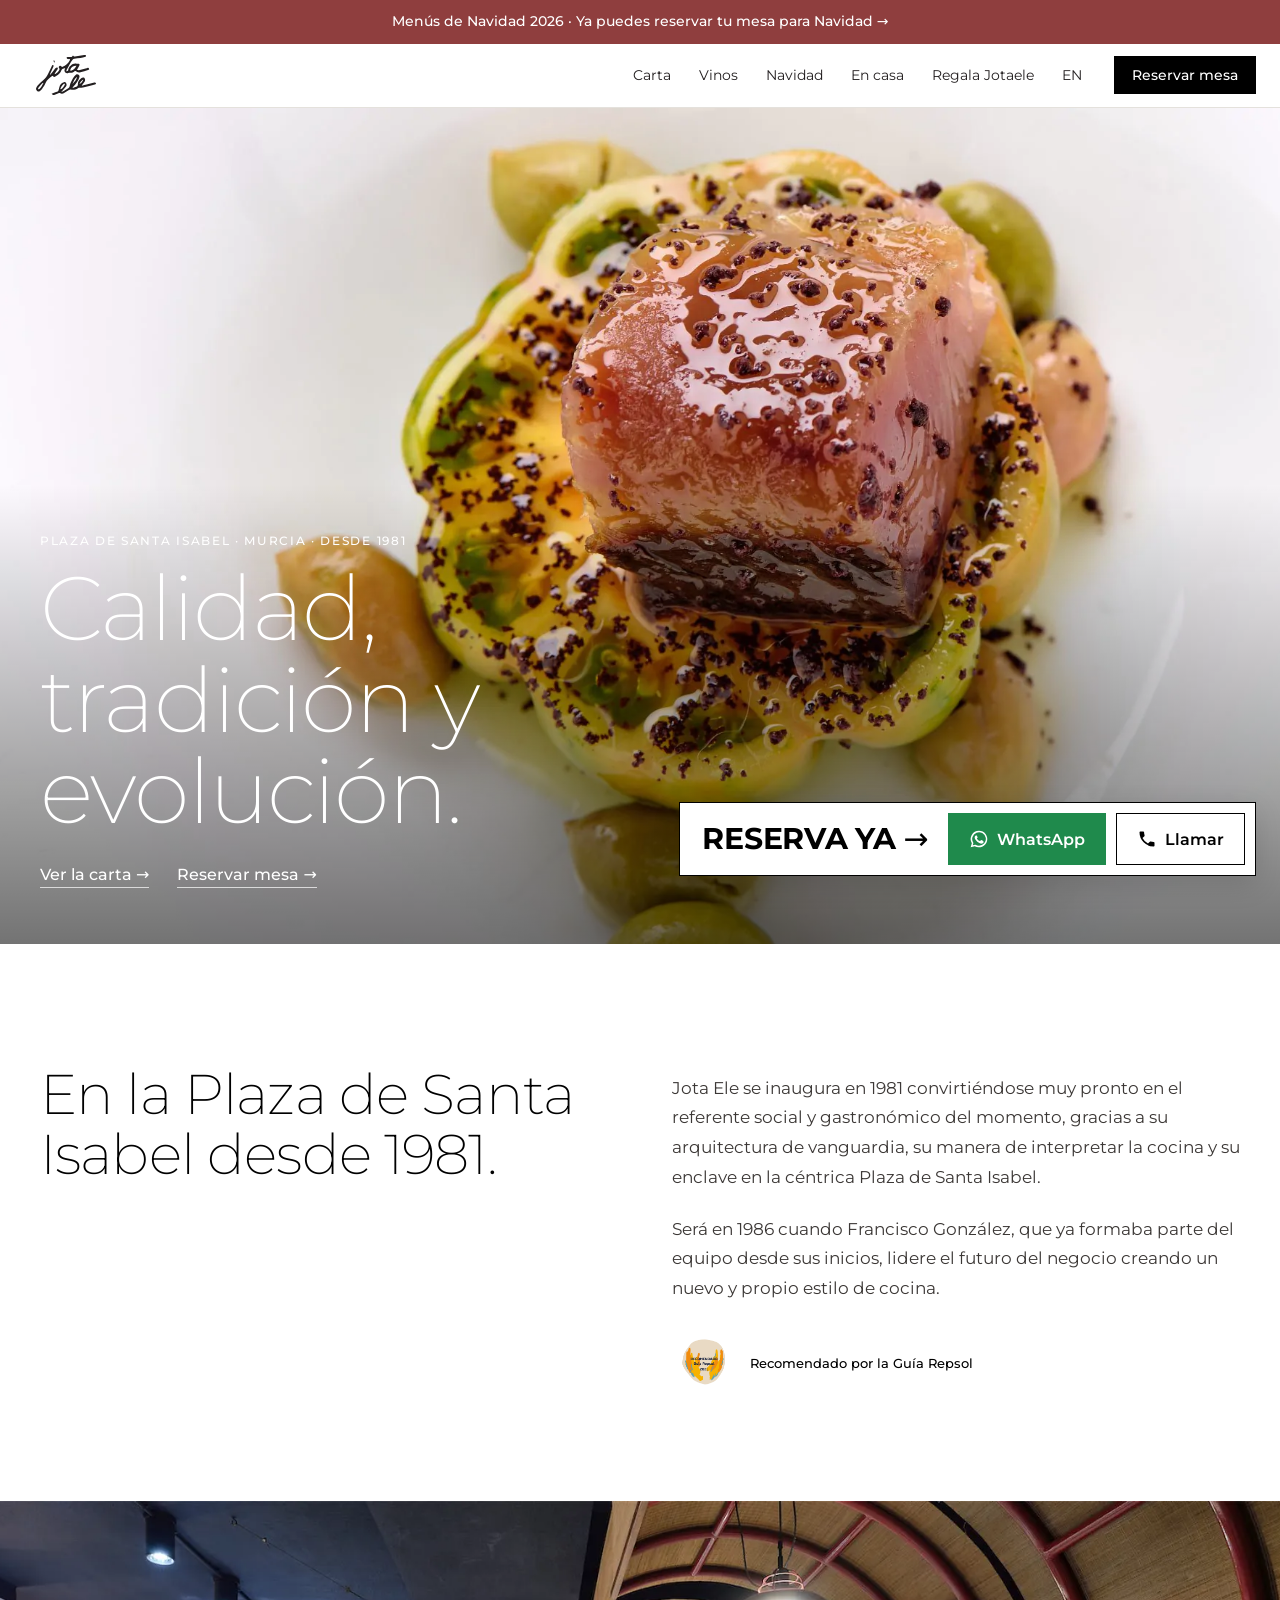
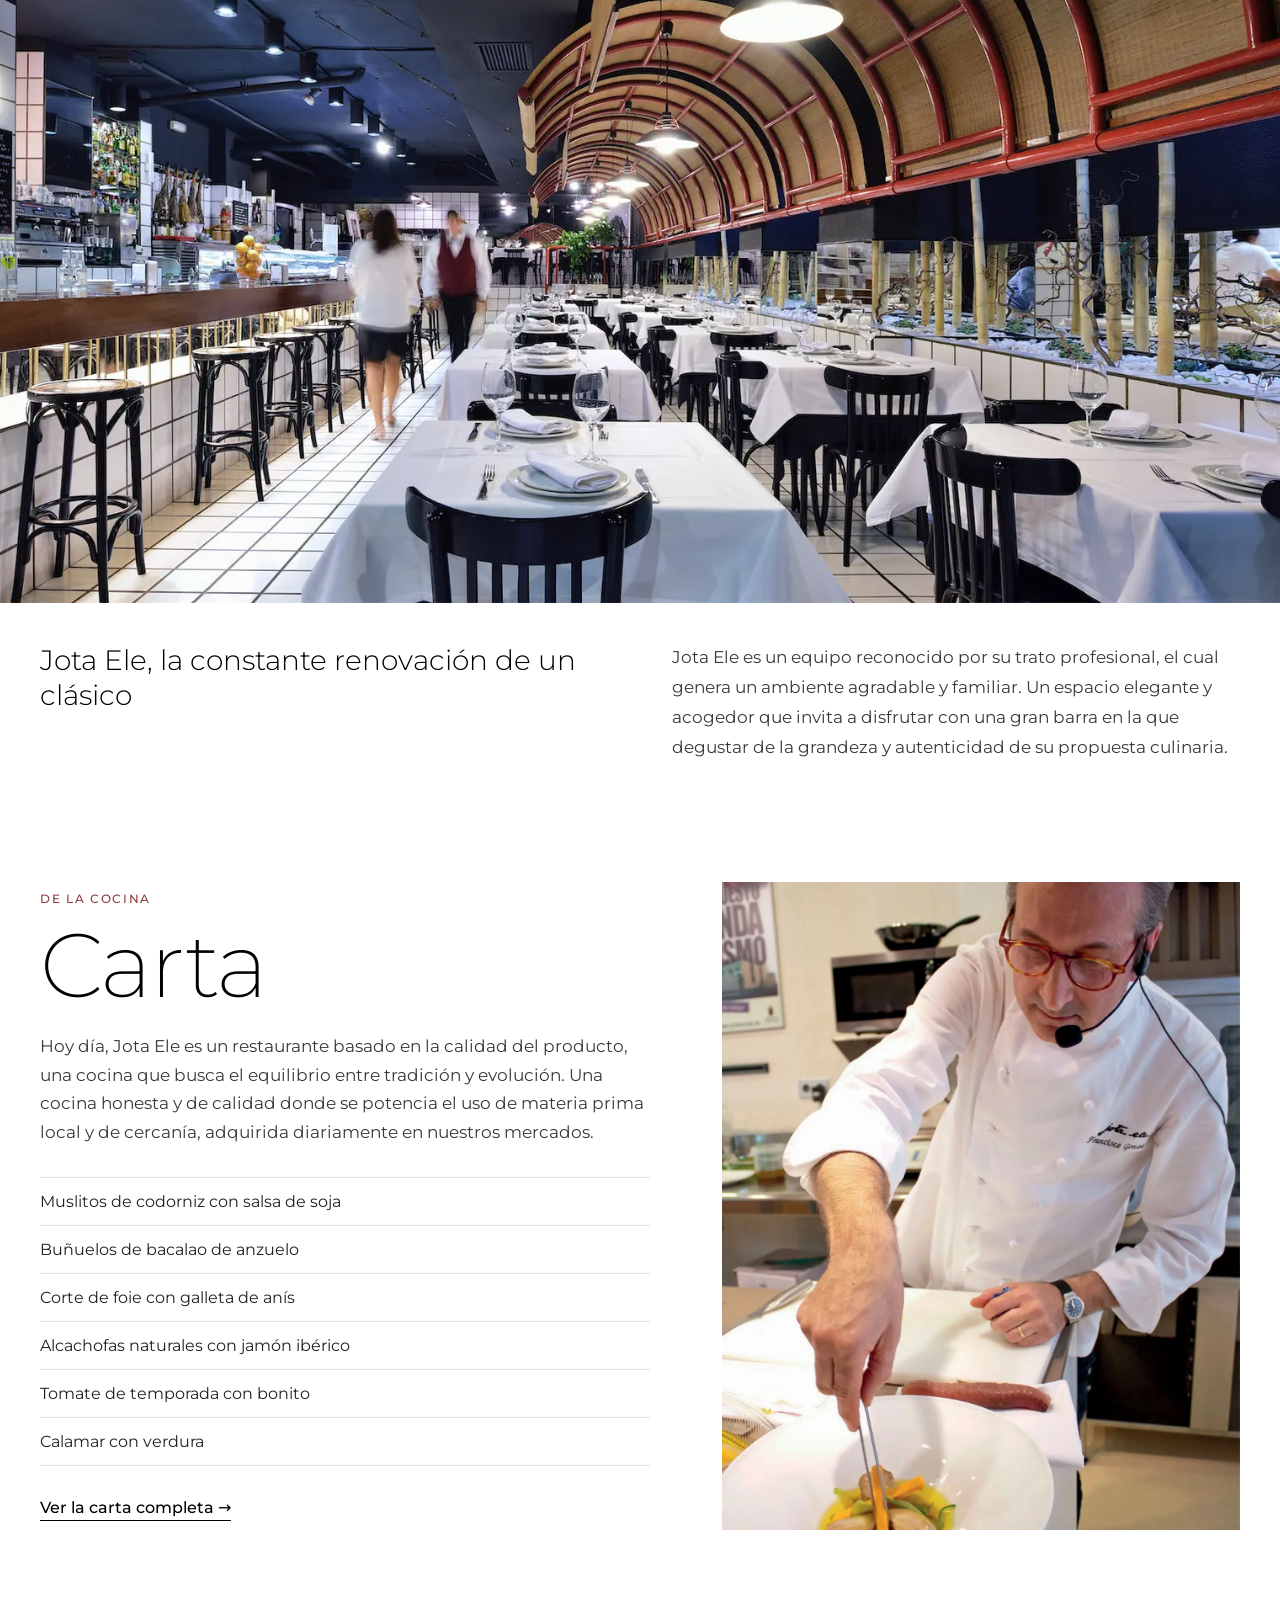
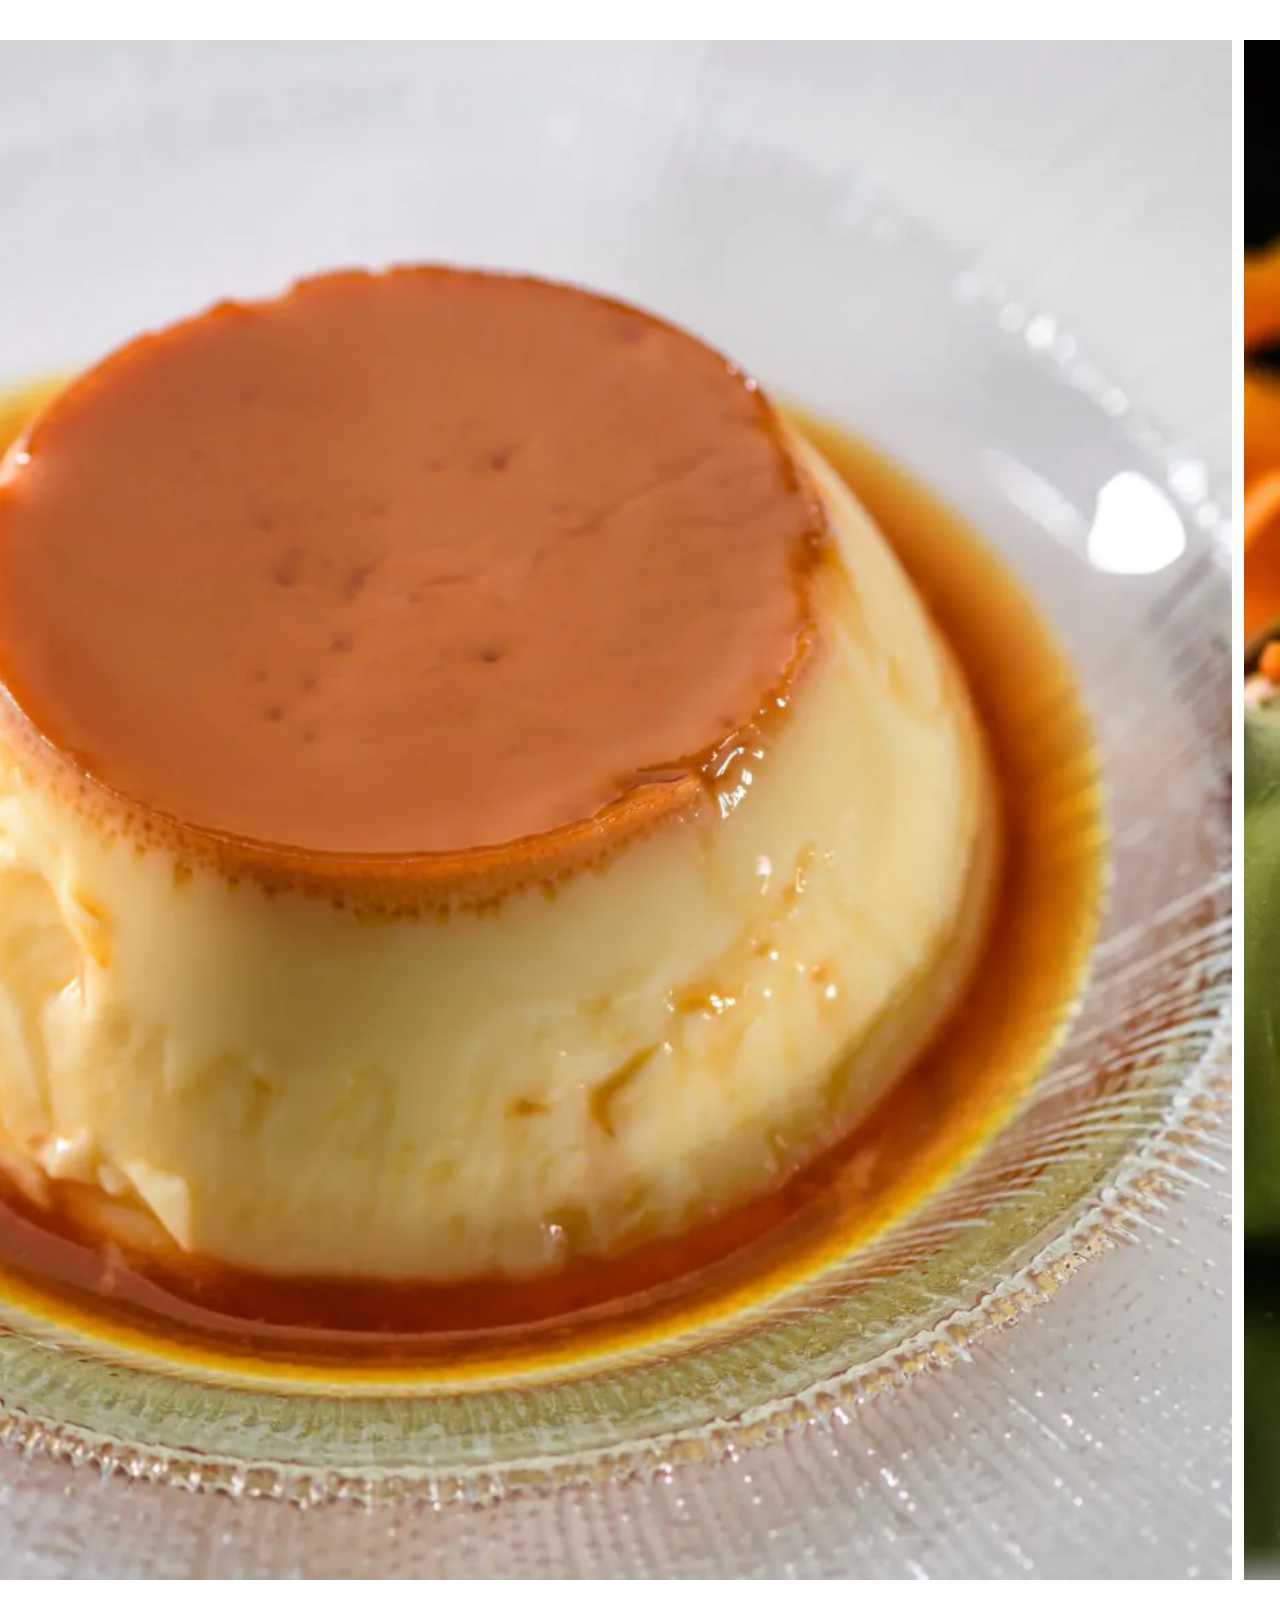
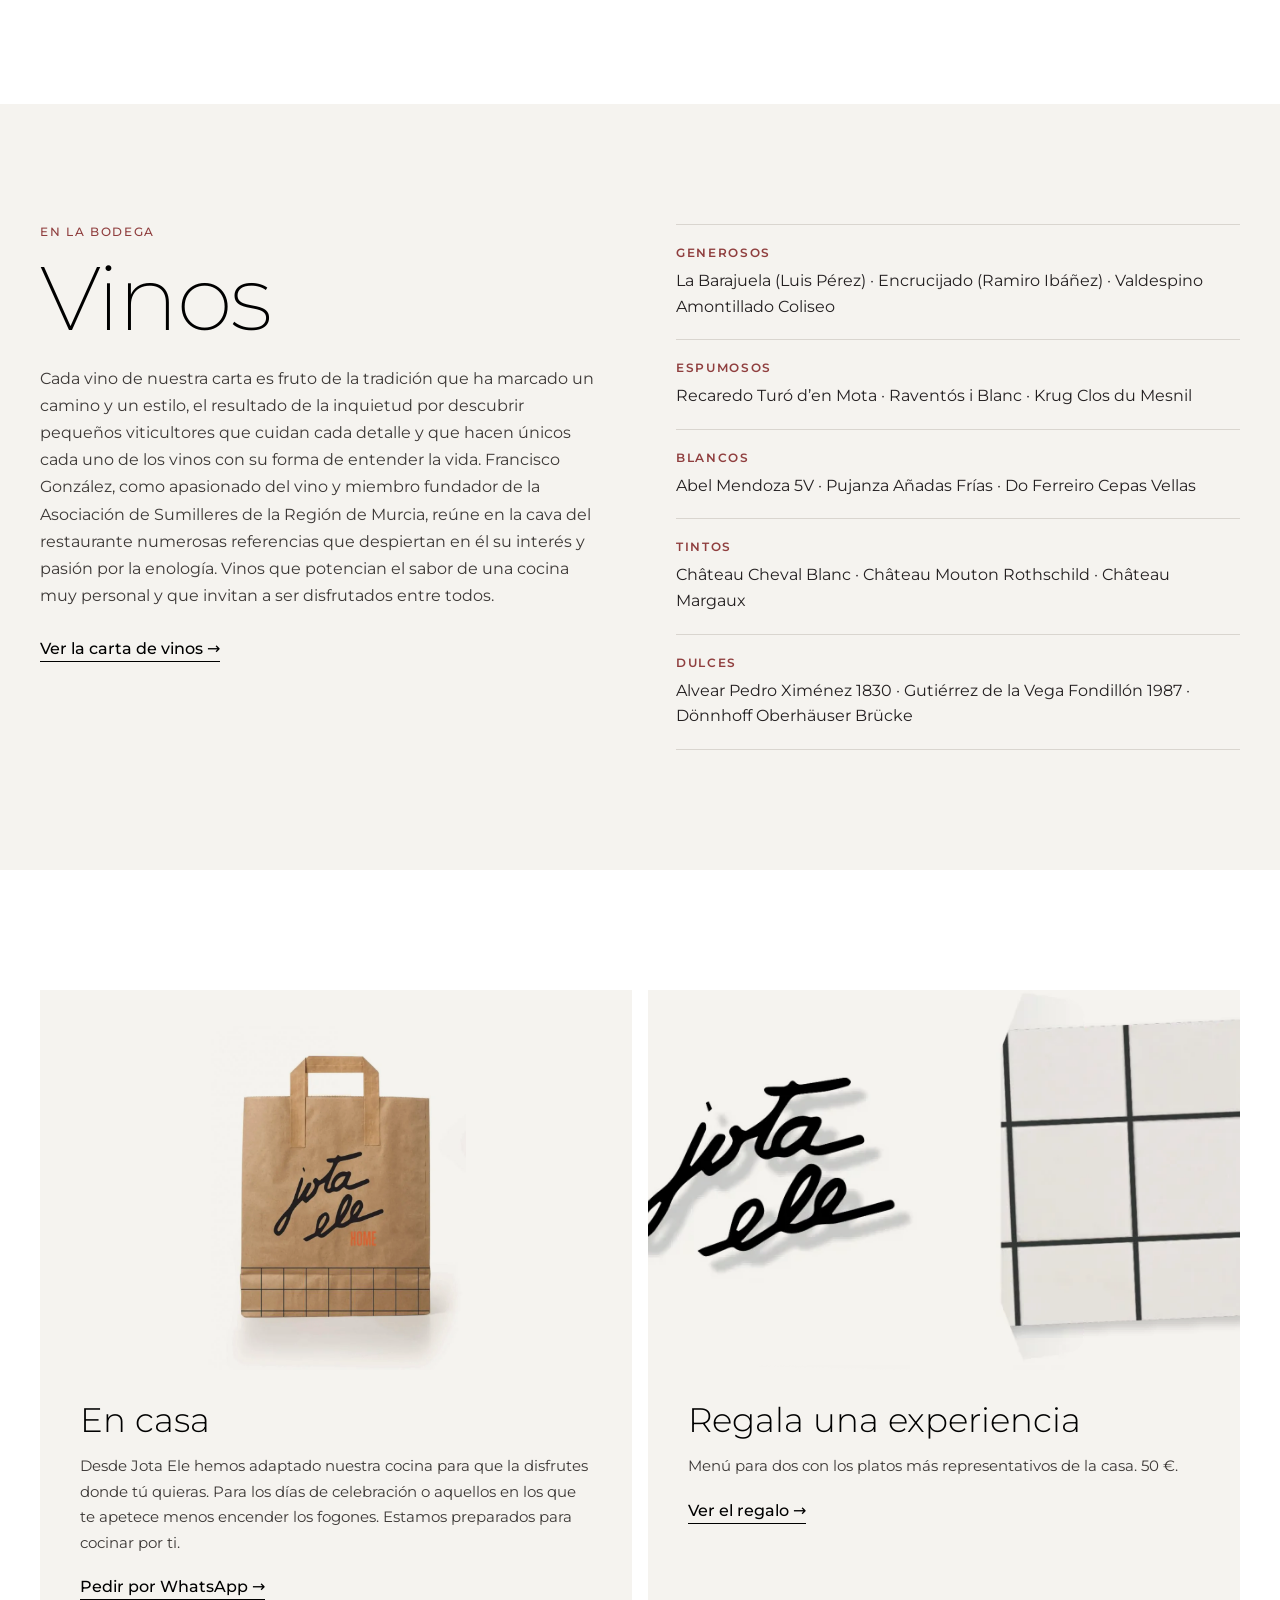
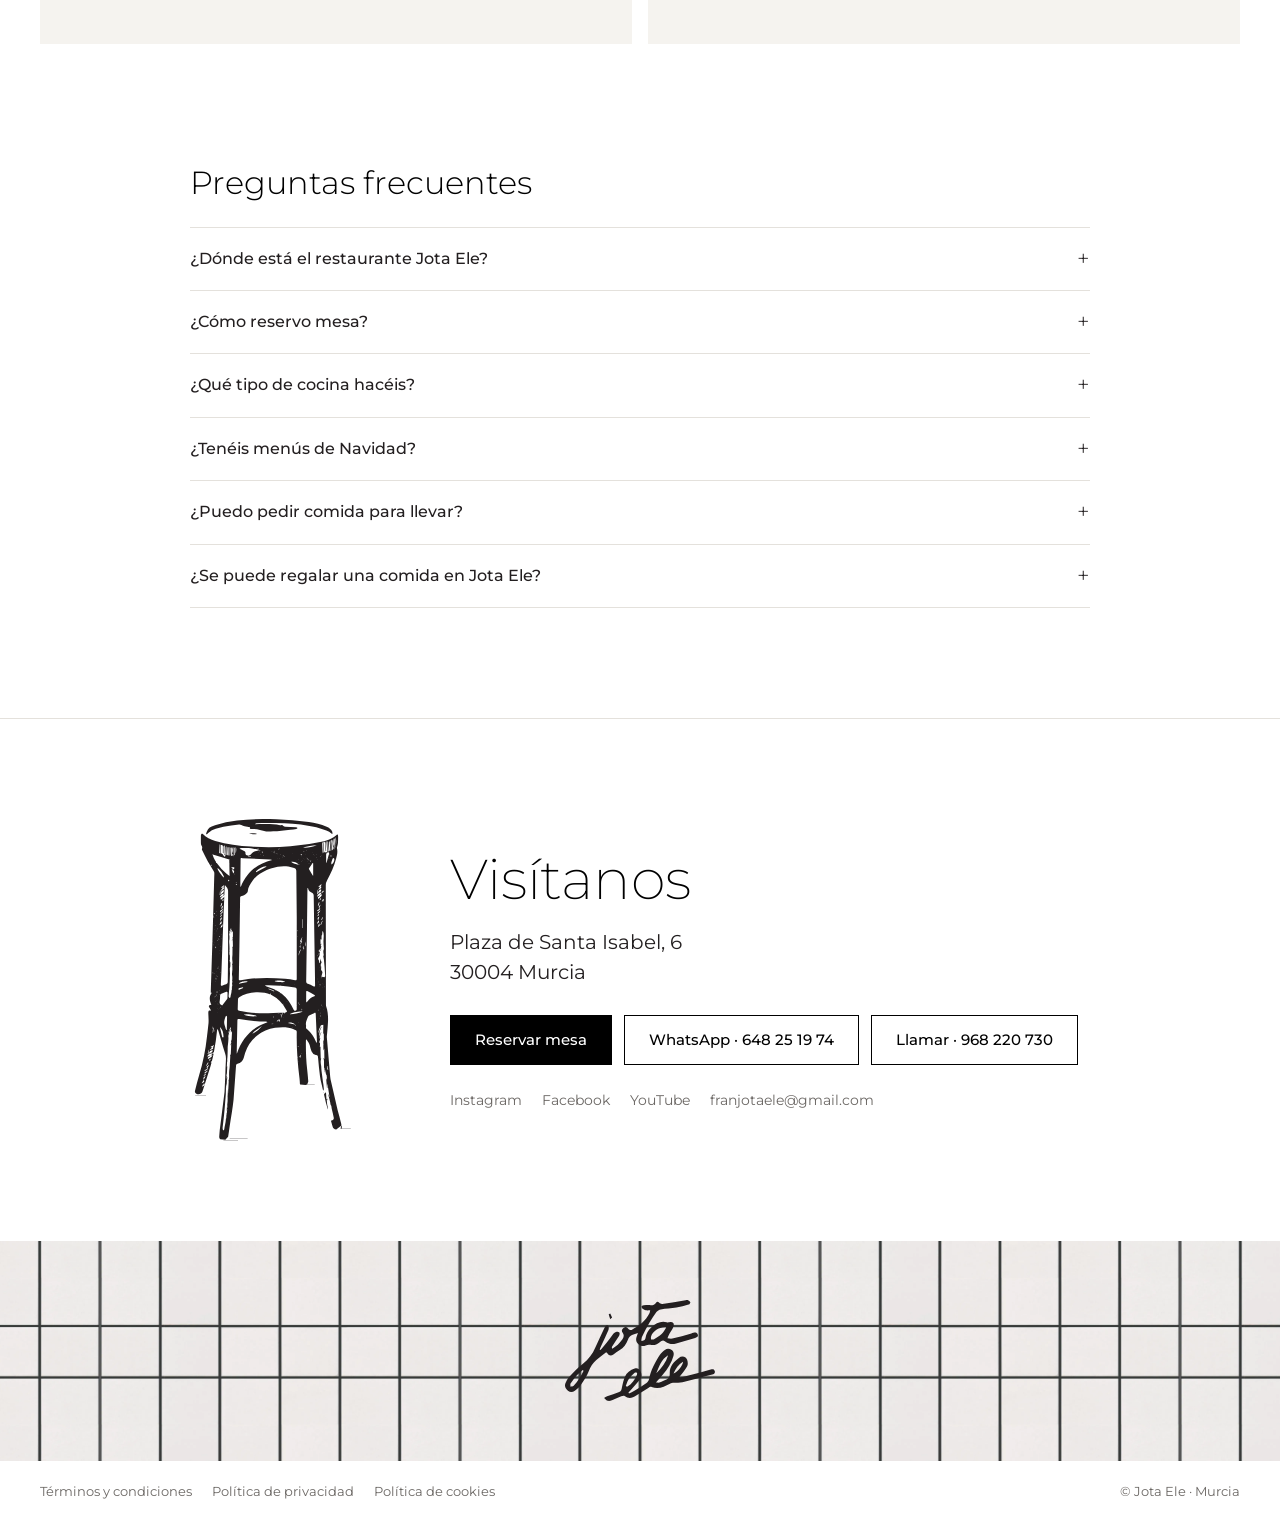
==== commit 378e5cd9: "«Reserva ya» abre la página de reservas (CoverManager) Co-Authored-By: Claude Opus 5.5 <noreply@anth" ====
--- a/b/index.html
+++ b/b/index.html
@@ -601,7 +601,7 @@
         location.hash === `#regala` && document.querySelector(`#popup-regala`)?.showModal();
     </script>
     <aside class="rb" aria-label="Reserva ya" data-astro-cid-vbnoxhe6>
-      <p class="rb-title" data-astro-cid-vbnoxhe6>Reserva ya</p>
+      <a class="rb-title" data-astro-cid-vbnoxhe6 href="/reservas/" title="Reservar online (CoverManager)">Reserva ya<span class="rb-arrow" data-astro-cid-vbnoxhe6 aria-hidden="true"> →</span></a>
       <a
         class="rb-btn rb-wa"
         href="https://wa.me/34648251974?text=Hola%2C%20quiero%20reservar%20una%20mesa%20en%20Jota%20Ele.%0AD%C3%ADa%3A%20%0AHora%3A%20%0APersonas%3A%20%0ANombre%3A%20"
--- a/css/estilos.css
+++ b/css/estilos.css
@@ -1319,3 +1319,9 @@
     padding: 0 8px;
   }
 }
+
+/* «Reserva ya» abre la página de reservas (CoverManager) */
+a.rb-title[data-astro-cid-vbnoxhe6] { text-decoration: none; cursor: pointer; }
+a.rb-title[data-astro-cid-vbnoxhe6]:hover { text-decoration: underline; text-underline-offset: 4px; }
+.rb-arrow[data-astro-cid-vbnoxhe6] { font-weight: 400; }
+@media (max-width: 700px) { .rb-arrow[data-astro-cid-vbnoxhe6] { display: none; } }
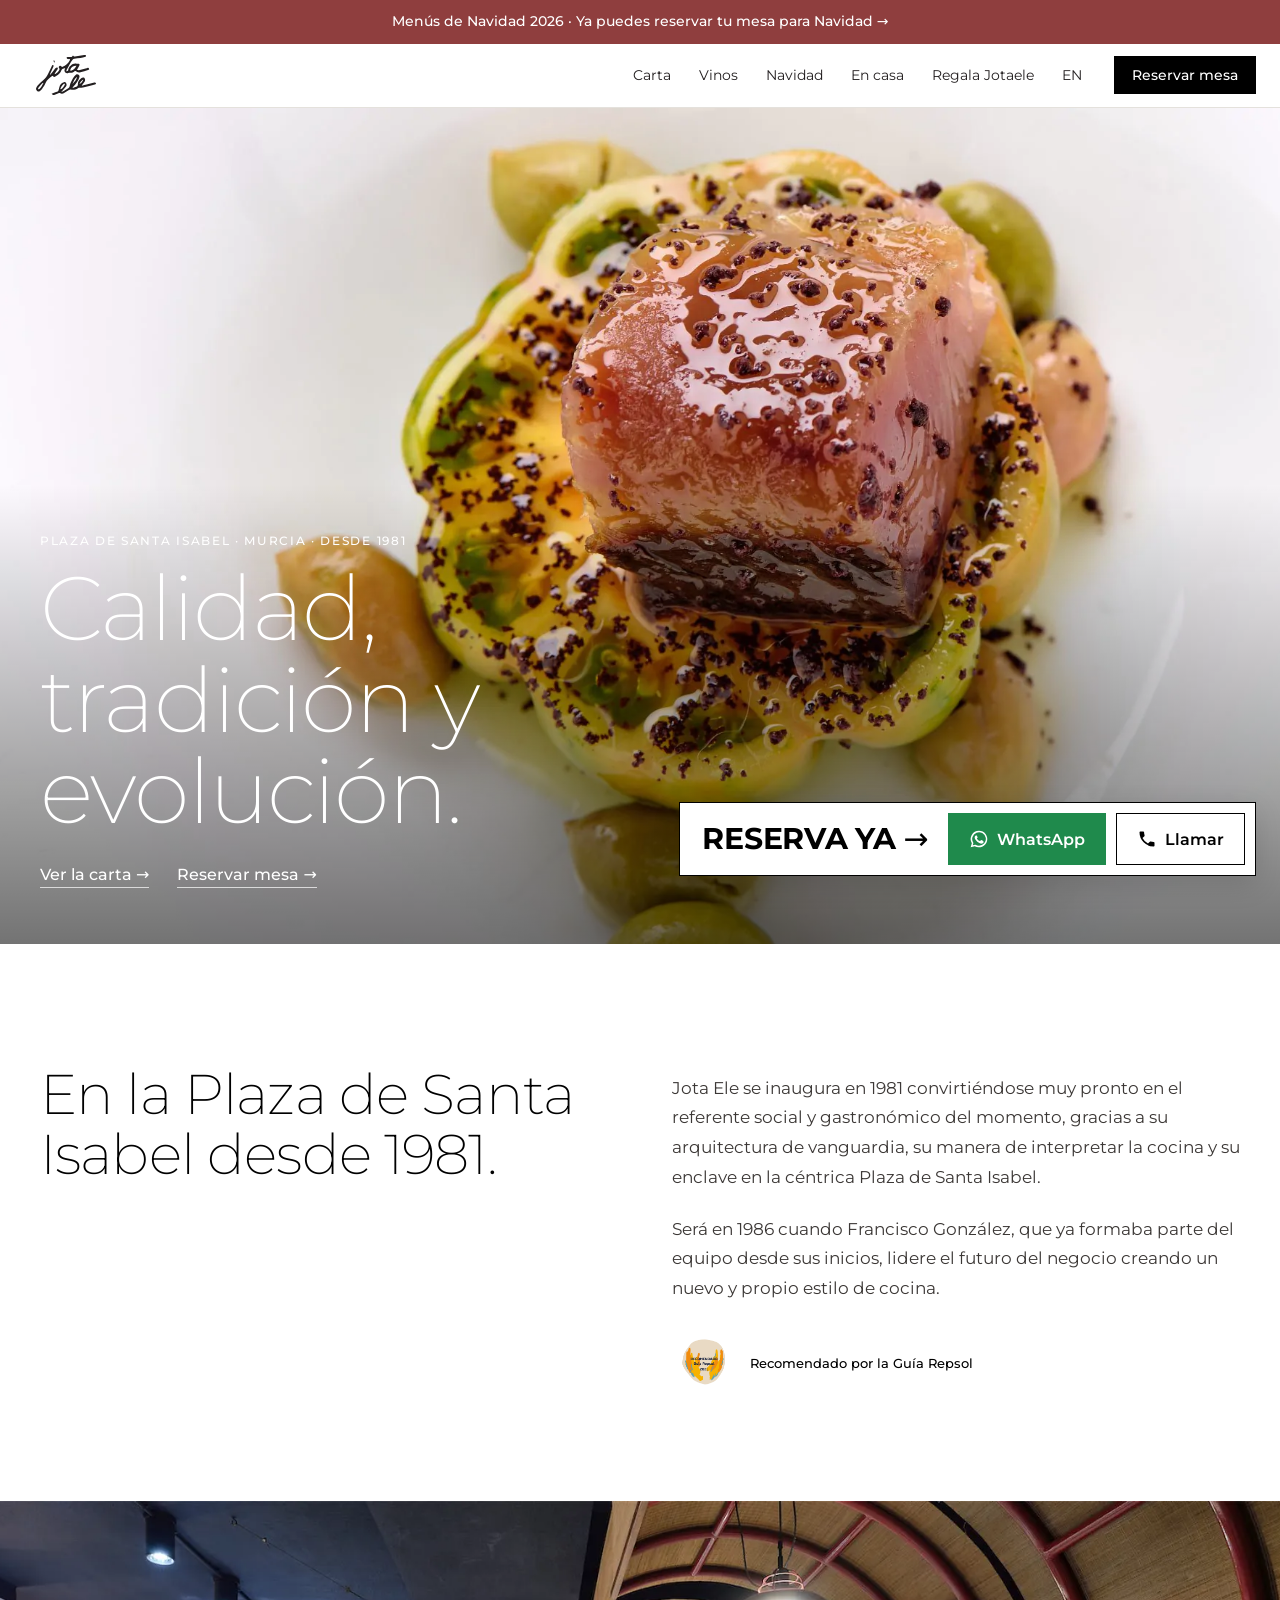
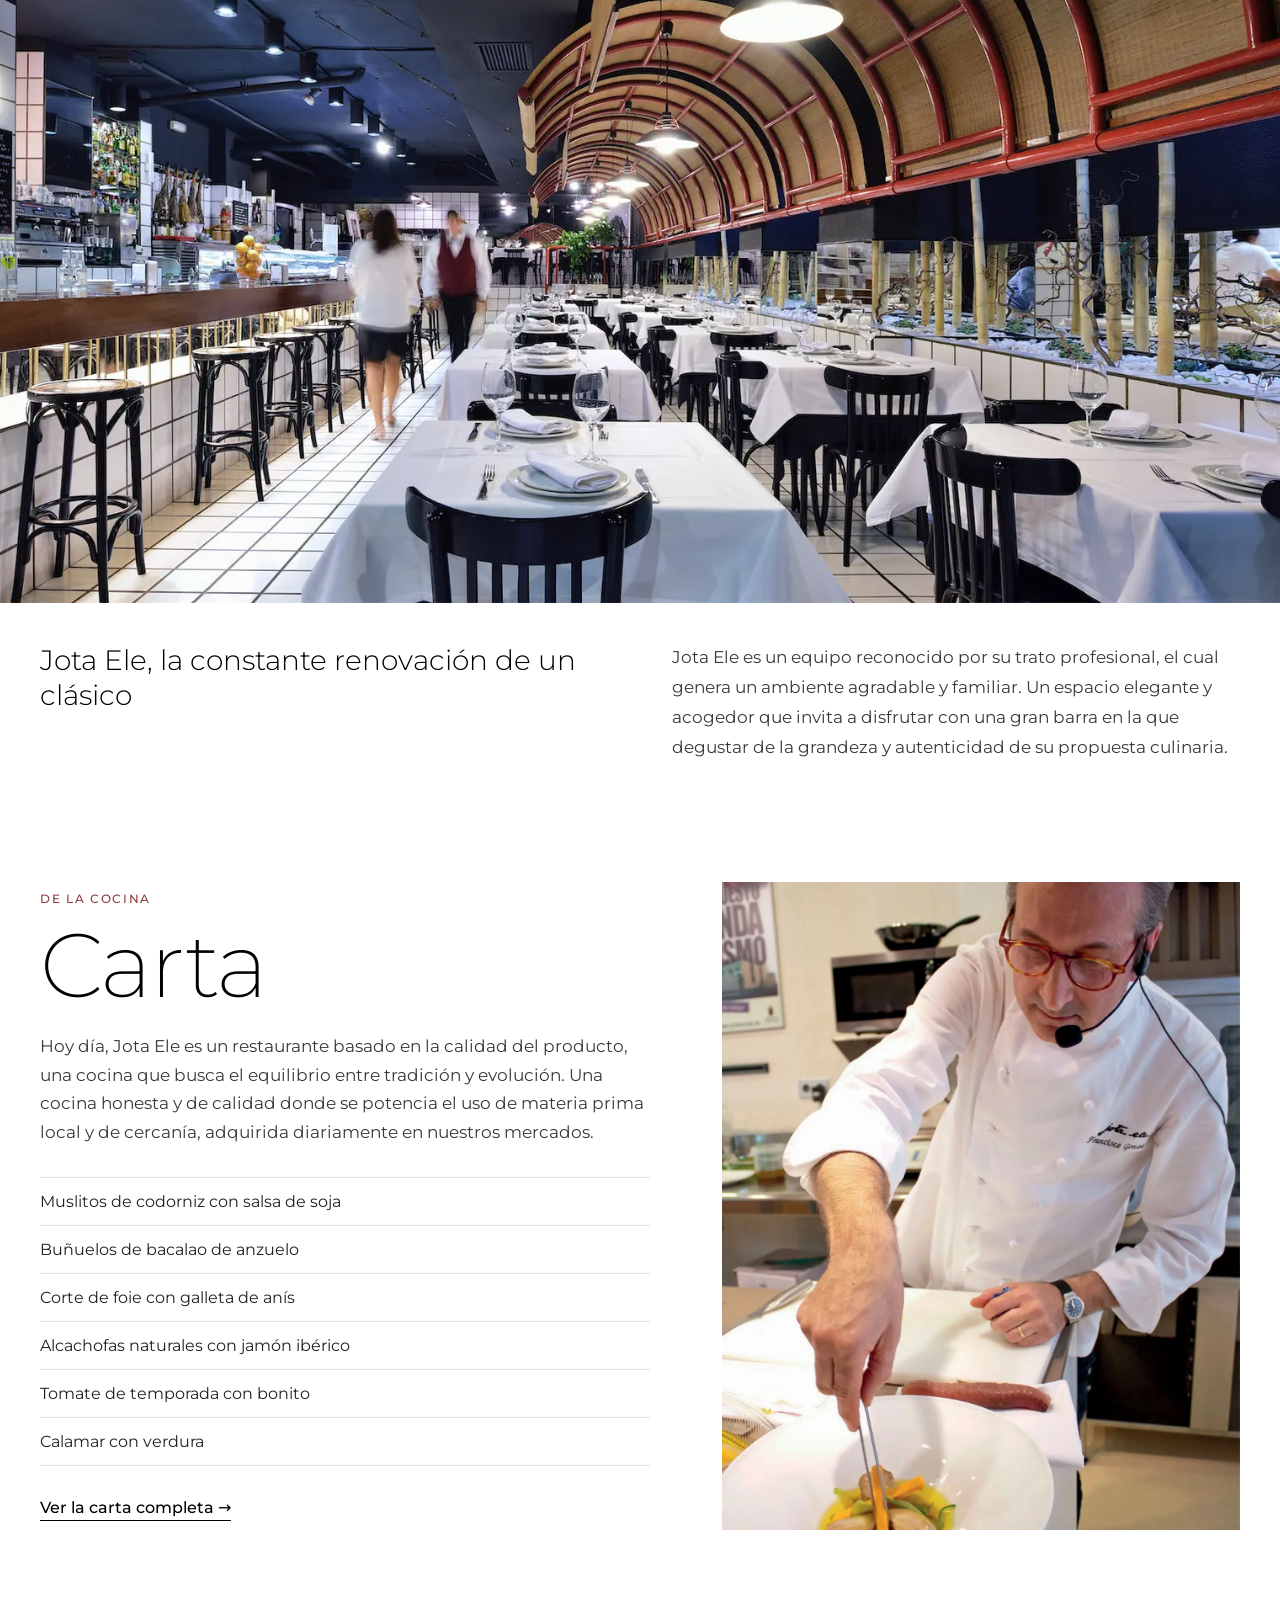
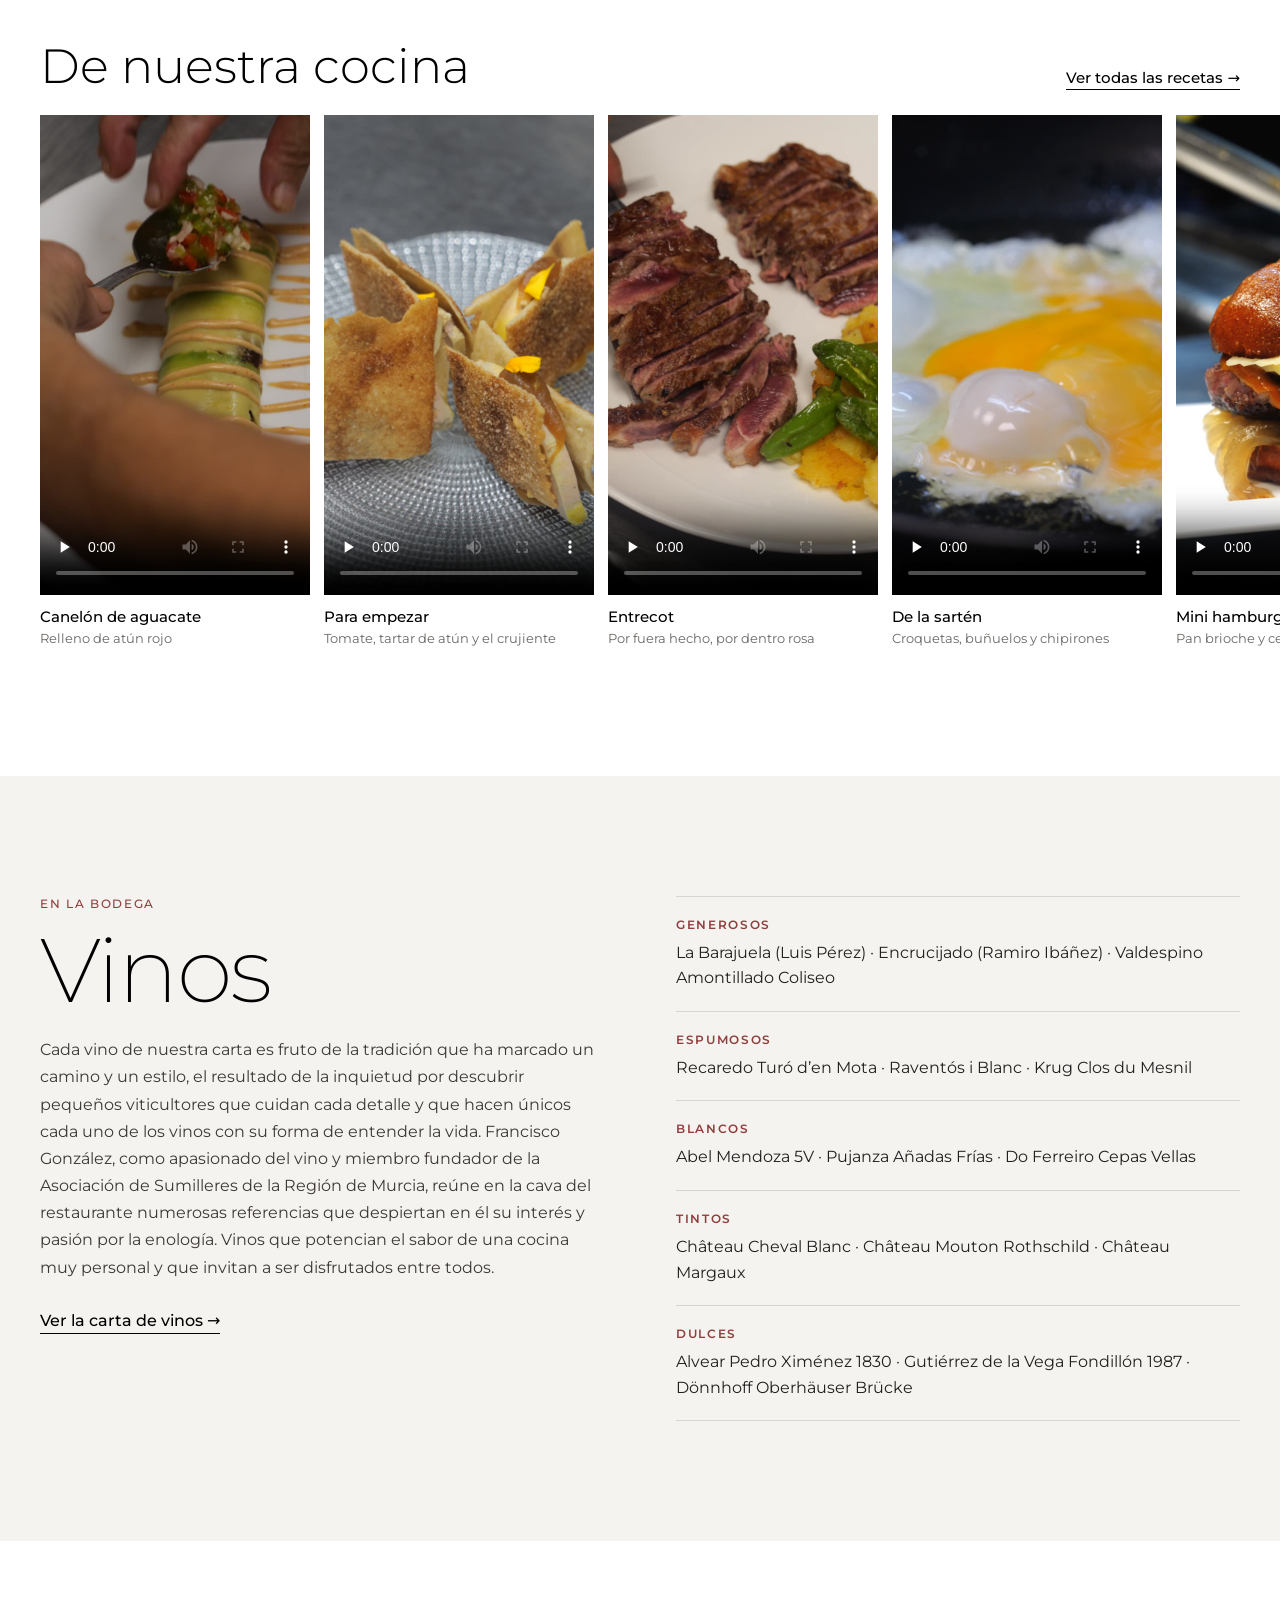
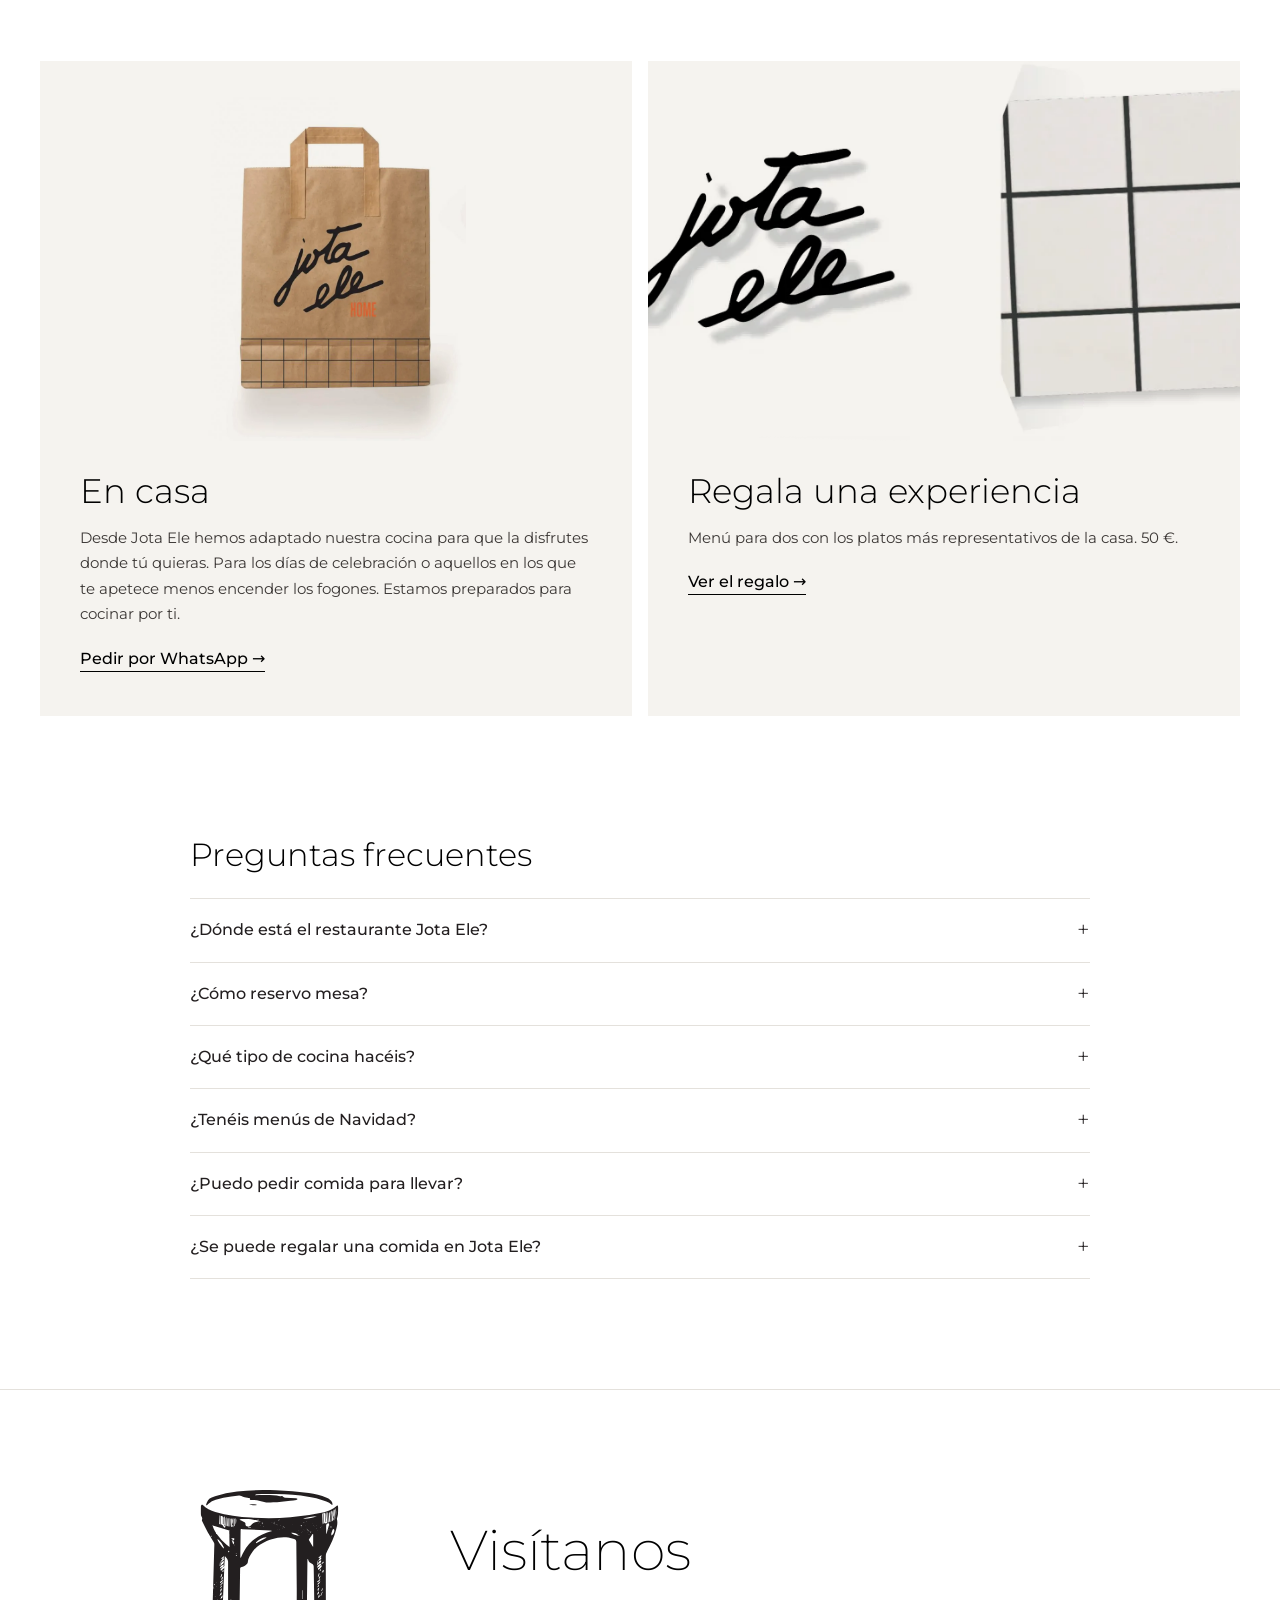
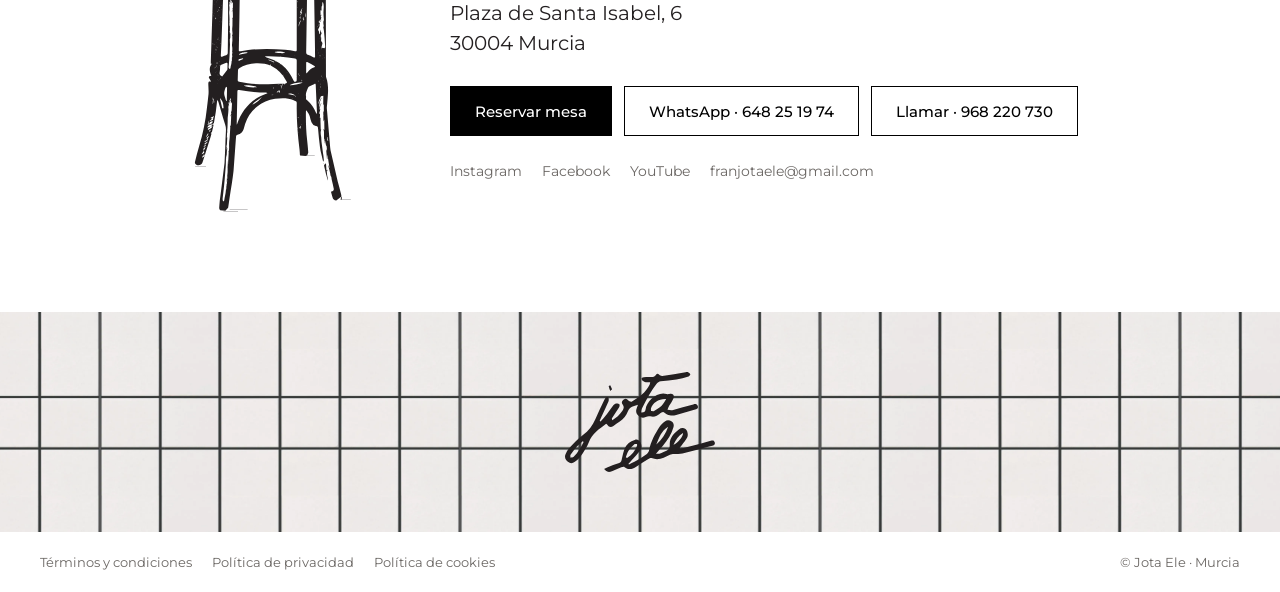
==== commit 87741412: "Recetas en vídeo (Polimake, comprimidas): página /recetas/ y tira en las homes Co-Authored-By: Claud" ====
--- a/b/index.html
+++ b/b/index.html
@@ -188,6 +188,87 @@
         max-width: 70ch;
         padding: 0 0 22px;
       }
+      .vs[data-astro-cid-uaesi2m5] {
+        margin: 0 auto 110px;
+      }
+      .vs-head[data-astro-cid-uaesi2m5] {
+        justify-content: space-between;
+        align-items: baseline;
+        gap: 16px;
+        width: min(1200px, 100% - 40px);
+        margin: 0 auto 22px;
+        display: flex;
+      }
+      .vs-head[data-astro-cid-uaesi2m5] h2[data-astro-cid-uaesi2m5] {
+        font: 300 clamp(30px, 4vw, 48px) / 1.1 var(--font);
+        color: var(--black);
+      }
+      .vs-a[data-astro-cid-uaesi2m5] .vs-head[data-astro-cid-uaesi2m5] h2[data-astro-cid-uaesi2m5] {
+        text-transform: uppercase;
+        font-size: 32px;
+        font-weight: 500;
+      }
+      .vs-all[data-astro-cid-uaesi2m5] {
+        font: 500 15px var(--font);
+        color: var(--black);
+        white-space: nowrap;
+        border-bottom: 1px solid;
+        padding-bottom: 2px;
+      }
+      .vs-row[data-astro-cid-uaesi2m5] {
+        scroll-snap-type: x mandatory;
+        scrollbar-width: thin;
+        gap: 14px;
+        padding: 0 max(20px, 50% - 600px) 8px;
+        scroll-padding-inline: max(20px, 50% - 600px);
+        display: flex;
+        overflow-x: auto;
+      }
+      .vs-item[data-astro-cid-uaesi2m5] {
+        scroll-snap-align: start;
+        flex: 0 0 clamp(200px, 22vw, 270px);
+        margin: 0;
+      }
+      .vs-frame[data-astro-cid-uaesi2m5] {
+        aspect-ratio: 9/16;
+        background: #111;
+        overflow: hidden;
+      }
+      .vs-frame[data-astro-cid-uaesi2m5] video[data-astro-cid-uaesi2m5] {
+        object-fit: cover;
+        width: 100%;
+        height: 100%;
+        display: block;
+      }
+      figcaption[data-astro-cid-uaesi2m5] {
+        font-family: var(--font);
+        padding-top: 12px;
+      }
+      figcaption[data-astro-cid-uaesi2m5] strong[data-astro-cid-uaesi2m5] {
+        font: 500 15px/1.3 var(--font);
+        color: var(--black);
+        display: block;
+      }
+      .vs-a[data-astro-cid-uaesi2m5] figcaption[data-astro-cid-uaesi2m5] strong[data-astro-cid-uaesi2m5] {
+        text-transform: uppercase;
+        font-size: 13px;
+      }
+      figcaption[data-astro-cid-uaesi2m5] span[data-astro-cid-uaesi2m5] {
+        font: 400 13px/1.4 var(--font);
+        color: #6b6764;
+        margin-top: 3px;
+        display: block;
+      }
+      @media (width<=640px) {
+        .vs-head[data-astro-cid-uaesi2m5] {
+          flex-direction: column;
+          align-items: flex-start;
+          gap: 8px;
+        }
+        .vs-item[data-astro-cid-uaesi2m5] {
+          flex-basis: 62vw;
+        }
+      }
     </style>
     <link rel="stylesheet" href="/css/opcion-b.css" />
   </head>
@@ -313,14 +394,162 @@
           data-astro-cid-nitip4ji
         />
       </section>
-      <section class="b-strip" aria-label="Platos" data-astro-cid-nitip4ji>
-        <img src="/img/restaurante_jotaele_plato_17.webp" alt="" loading="lazy" data-astro-cid-nitip4ji />
-        <img src="/img/restaurante_jotaele_plato_3.webp" alt="" loading="lazy" data-astro-cid-nitip4ji />
-        <img src="/img/restaurante_jotaele_plato_6.webp" alt="" loading="lazy" data-astro-cid-nitip4ji />
-        <img src="/img/restaurante_jotaele_plato_9.webp" alt="" loading="lazy" data-astro-cid-nitip4ji />
-        <img src="/img/restaurante_jotaele_plato_11.webp" alt="" loading="lazy" data-astro-cid-nitip4ji />
-        <img src="/img/restaurante_jotaele_plato_14.webp" alt="" loading="lazy" data-astro-cid-nitip4ji />
+      <section class="vs vs-b" aria-labelledby="vs-title" data-astro-cid-uaesi2m5>
+        <div class="vs-head" data-astro-cid-uaesi2m5>
+          <h2 id="vs-title" data-astro-cid-uaesi2m5>De nuestra cocina</h2>
+          <a class="vs-all" href="/recetas/" data-astro-cid-uaesi2m5>
+            Ver todas las recetas
+            <span aria-hidden="true" data-astro-cid-uaesi2m5>→</span>
+          </a>
+        </div>
+        <div class="vs-row" data-astro-cid-uaesi2m5>
+          <figure class="vs-item" data-astro-cid-uaesi2m5>
+            <div class="vs-frame" data-astro-cid-uaesi2m5>
+              <video
+                src="/videos/canelon-de-aguacate.mp4"
+                poster="/videos/canelon-de-aguacate.jpg"
+                preload="none"
+                playsinline
+                controls
+                aria-label="Canelón de aguacate: Relleno de atún rojo"
+                data-astro-cid-uaesi2m5
+              ></video>
+            </div>
+            <figcaption data-astro-cid-uaesi2m5>
+              <strong data-astro-cid-uaesi2m5>Canelón de aguacate</strong>
+              <span data-astro-cid-uaesi2m5>Relleno de atún rojo</span>
+            </figcaption>
+          </figure>
+          <figure class="vs-item" data-astro-cid-uaesi2m5>
+            <div class="vs-frame" data-astro-cid-uaesi2m5>
+              <video
+                src="/videos/para-empezar.mp4"
+                poster="/videos/para-empezar.jpg"
+                preload="none"
+                playsinline
+                controls
+                aria-label="Para empezar: Tomate, tartar de atún y el crujiente"
+                data-astro-cid-uaesi2m5
+              ></video>
+            </div>
+            <figcaption data-astro-cid-uaesi2m5>
+              <strong data-astro-cid-uaesi2m5>Para empezar</strong>
+              <span data-astro-cid-uaesi2m5>Tomate, tartar de atún y el crujiente</span>
+            </figcaption>
+          </figure>
+          <figure class="vs-item" data-astro-cid-uaesi2m5>
+            <div class="vs-frame" data-astro-cid-uaesi2m5>
+              <video
+                src="/videos/entrecot.mp4"
+                poster="/videos/entrecot.jpg"
+                preload="none"
+                playsinline
+                controls
+                aria-label="Entrecot: Por fuera hecho, por dentro rosa"
+                data-astro-cid-uaesi2m5
+              ></video>
+            </div>
+            <figcaption data-astro-cid-uaesi2m5>
+              <strong data-astro-cid-uaesi2m5>Entrecot</strong>
+              <span data-astro-cid-uaesi2m5>Por fuera hecho, por dentro rosa</span>
+            </figcaption>
+          </figure>
+          <figure class="vs-item" data-astro-cid-uaesi2m5>
+            <div class="vs-frame" data-astro-cid-uaesi2m5>
+              <video
+                src="/videos/de-la-sarten.mp4"
+                poster="/videos/de-la-sarten.jpg"
+                preload="none"
+                playsinline
+                controls
+                aria-label="De la sartén: Croquetas, buñuelos y chipirones"
+                data-astro-cid-uaesi2m5
+              ></video>
+            </div>
+            <figcaption data-astro-cid-uaesi2m5>
+              <strong data-astro-cid-uaesi2m5>De la sartén</strong>
+              <span data-astro-cid-uaesi2m5>Croquetas, buñuelos y chipirones</span>
+            </figcaption>
+          </figure>
+          <figure class="vs-item" data-astro-cid-uaesi2m5>
+            <div class="vs-frame" data-astro-cid-uaesi2m5>
+              <video
+                src="/videos/mini-hamburguesa.mp4"
+                poster="/videos/mini-hamburguesa.jpg"
+                preload="none"
+                playsinline
+                controls
+                aria-label="Mini hamburguesa: Pan brioche y cebolla confitada"
+                data-astro-cid-uaesi2m5
+              ></video>
+            </div>
+            <figcaption data-astro-cid-uaesi2m5>
+              <strong data-astro-cid-uaesi2m5>Mini hamburguesa</strong>
+              <span data-astro-cid-uaesi2m5>Pan brioche y cebolla confitada</span>
+            </figcaption>
+          </figure>
+          <figure class="vs-item" data-astro-cid-uaesi2m5>
+            <div class="vs-frame" data-astro-cid-uaesi2m5>
+              <video
+                src="/videos/de-cuchara-y-horno.mp4"
+                poster="/videos/de-cuchara-y-horno.jpg"
+                preload="none"
+                playsinline
+                controls
+                aria-label="De cuchara y horno: Cochinillo y canelón"
+                data-astro-cid-uaesi2m5
+              ></video>
+            </div>
+            <figcaption data-astro-cid-uaesi2m5>
+              <strong data-astro-cid-uaesi2m5>De cuchara y horno</strong>
+              <span data-astro-cid-uaesi2m5>Cochinillo y canelón</span>
+            </figcaption>
+          </figure>
+          <figure class="vs-item" data-astro-cid-uaesi2m5>
+            <div class="vs-frame" data-astro-cid-uaesi2m5>
+              <video
+                src="/videos/la-guarnicion.mp4"
+                poster="/videos/la-guarnicion.jpg"
+                preload="none"
+                playsinline
+                controls
+                aria-label="La guarnición: También se pela a mano"
+                data-astro-cid-uaesi2m5
+              ></video>
+            </div>
+            <figcaption data-astro-cid-uaesi2m5>
+              <strong data-astro-cid-uaesi2m5>La guarnición</strong>
+              <span data-astro-cid-uaesi2m5>También se pela a mano</span>
+            </figcaption>
+          </figure>
+          <figure class="vs-item" data-astro-cid-uaesi2m5>
+            <div class="vs-frame" data-astro-cid-uaesi2m5>
+              <video
+                src="/videos/espinacas-a-la-catalana.mp4"
+                poster="/videos/espinacas-a-la-catalana.jpg"
+                preload="none"
+                playsinline
+                controls
+                aria-label="Espinacas a la catalana: Cebolla, pasas y espinacas"
+                data-astro-cid-uaesi2m5
+              ></video>
+            </div>
+            <figcaption data-astro-cid-uaesi2m5>
+              <strong data-astro-cid-uaesi2m5>Espinacas a la catalana</strong>
+              <span data-astro-cid-uaesi2m5>Cebolla, pasas y espinacas</span>
+            </figcaption>
+          </figure>
+        </div>
       </section>
+      <script type="module">
+        document
+          .querySelectorAll(`.vs video`)
+          .forEach((e) =>
+            e.addEventListener(`play`, () =>
+              document.querySelectorAll(`.vs video`).forEach((t) => t !== e && t.pause()),
+            ),
+          );
+      </script>
       <section class="b-wine" id="vinos" data-astro-cid-nitip4ji>
         <div class="b-wrap b-wine-in" data-astro-cid-nitip4ji>
           <div data-astro-cid-nitip4ji>
@@ -601,7 +830,10 @@
         location.hash === `#regala` && document.querySelector(`#popup-regala`)?.showModal();
     </script>
     <aside class="rb" aria-label="Reserva ya" data-astro-cid-vbnoxhe6>
-      <a class="rb-title" data-astro-cid-vbnoxhe6 href="/reservas/" title="Reservar online (CoverManager)">Reserva ya<span class="rb-arrow" data-astro-cid-vbnoxhe6 aria-hidden="true"> →</span></a>
+      <a class="rb-title" href="/reservas/" title="Reservar online (CoverManager)" data-astro-cid-vbnoxhe6>
+        Reserva ya
+        <span class="rb-arrow" aria-hidden="true" data-astro-cid-vbnoxhe6>→</span>
+      </a>
       <a
         class="rb-btn rb-wa"
         href="https://wa.me/34648251974?text=Hola%2C%20quiero%20reservar%20una%20mesa%20en%20Jota%20Ele.%0AD%C3%ADa%3A%20%0AHora%3A%20%0APersonas%3A%20%0ANombre%3A%20"
--- a/css/estilos.css
+++ b/css/estilos.css
@@ -1227,6 +1227,12 @@
 .gift-buy-2 {
   margin-top: 10px;
 }
+.vs-gap {
+  padding-top: 110px;
+}
+.theme-a .vs-gap + .vinos {
+  margin-top: 0;
+}
 .rb[data-astro-cid-vbnoxhe6] {
   z-index: 60;
   font-family: var(--font);
@@ -1248,6 +1254,17 @@
   text-transform: uppercase;
   white-space: nowrap;
   margin: 0 10px 0 0;
+}
+a[data-astro-cid-vbnoxhe6].rb-title {
+  cursor: pointer;
+  text-decoration: none;
+}
+a[data-astro-cid-vbnoxhe6].rb-title:hover {
+  text-underline-offset: 4px;
+  text-decoration: underline;
+}
+.rb-arrow[data-astro-cid-vbnoxhe6] {
+  font-weight: 400;
 }
 .rb-btn[data-astro-cid-vbnoxhe6] {
   height: 52px;
@@ -1297,6 +1314,9 @@
     margin: 0 auto 0 0;
     font-size: 19px;
   }
+  .rb-arrow[data-astro-cid-vbnoxhe6] {
+    display: none;
+  }
   .rb-btn[data-astro-cid-vbnoxhe6] {
     gap: 5px;
     height: 48px;
@@ -1319,9 +1339,3 @@
     padding: 0 8px;
   }
 }
-
-/* «Reserva ya» abre la página de reservas (CoverManager) */
-a.rb-title[data-astro-cid-vbnoxhe6] { text-decoration: none; cursor: pointer; }
-a.rb-title[data-astro-cid-vbnoxhe6]:hover { text-decoration: underline; text-underline-offset: 4px; }
-.rb-arrow[data-astro-cid-vbnoxhe6] { font-weight: 400; }
-@media (max-width: 700px) { .rb-arrow[data-astro-cid-vbnoxhe6] { display: none; } }
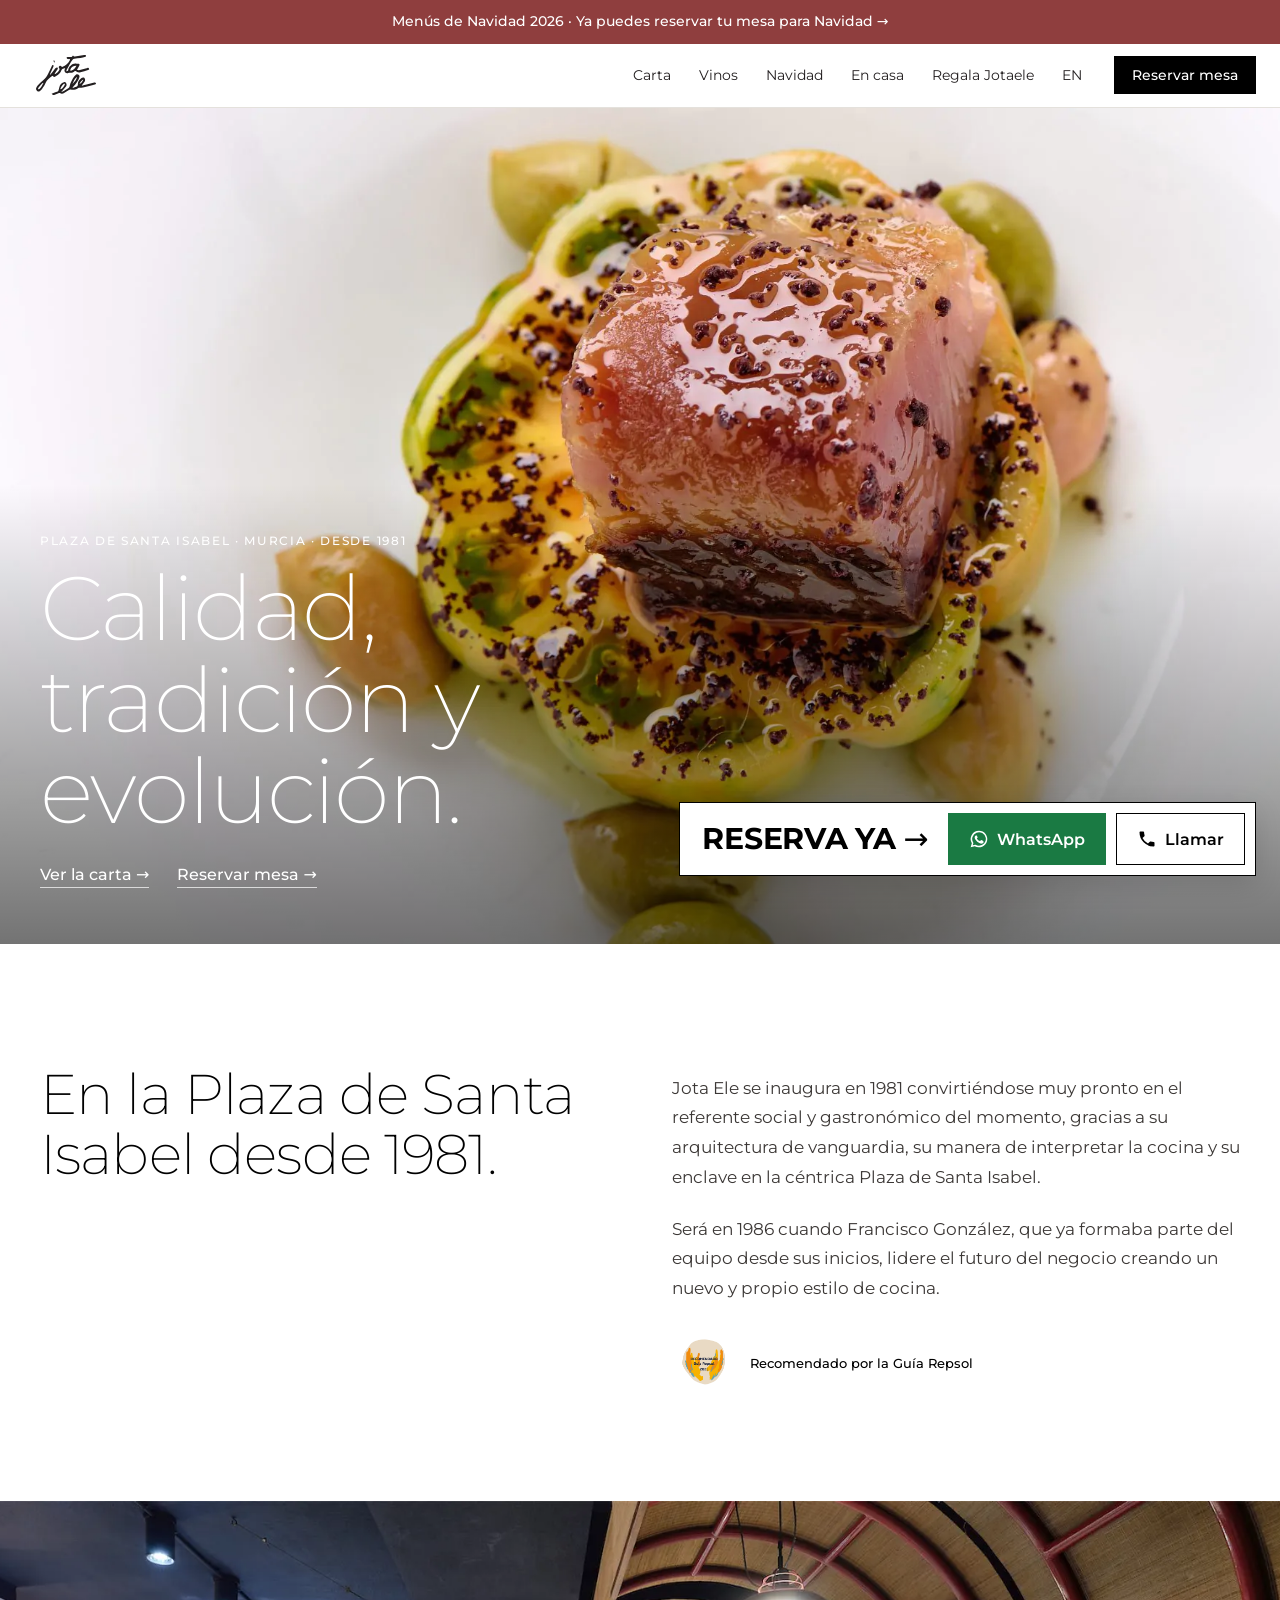
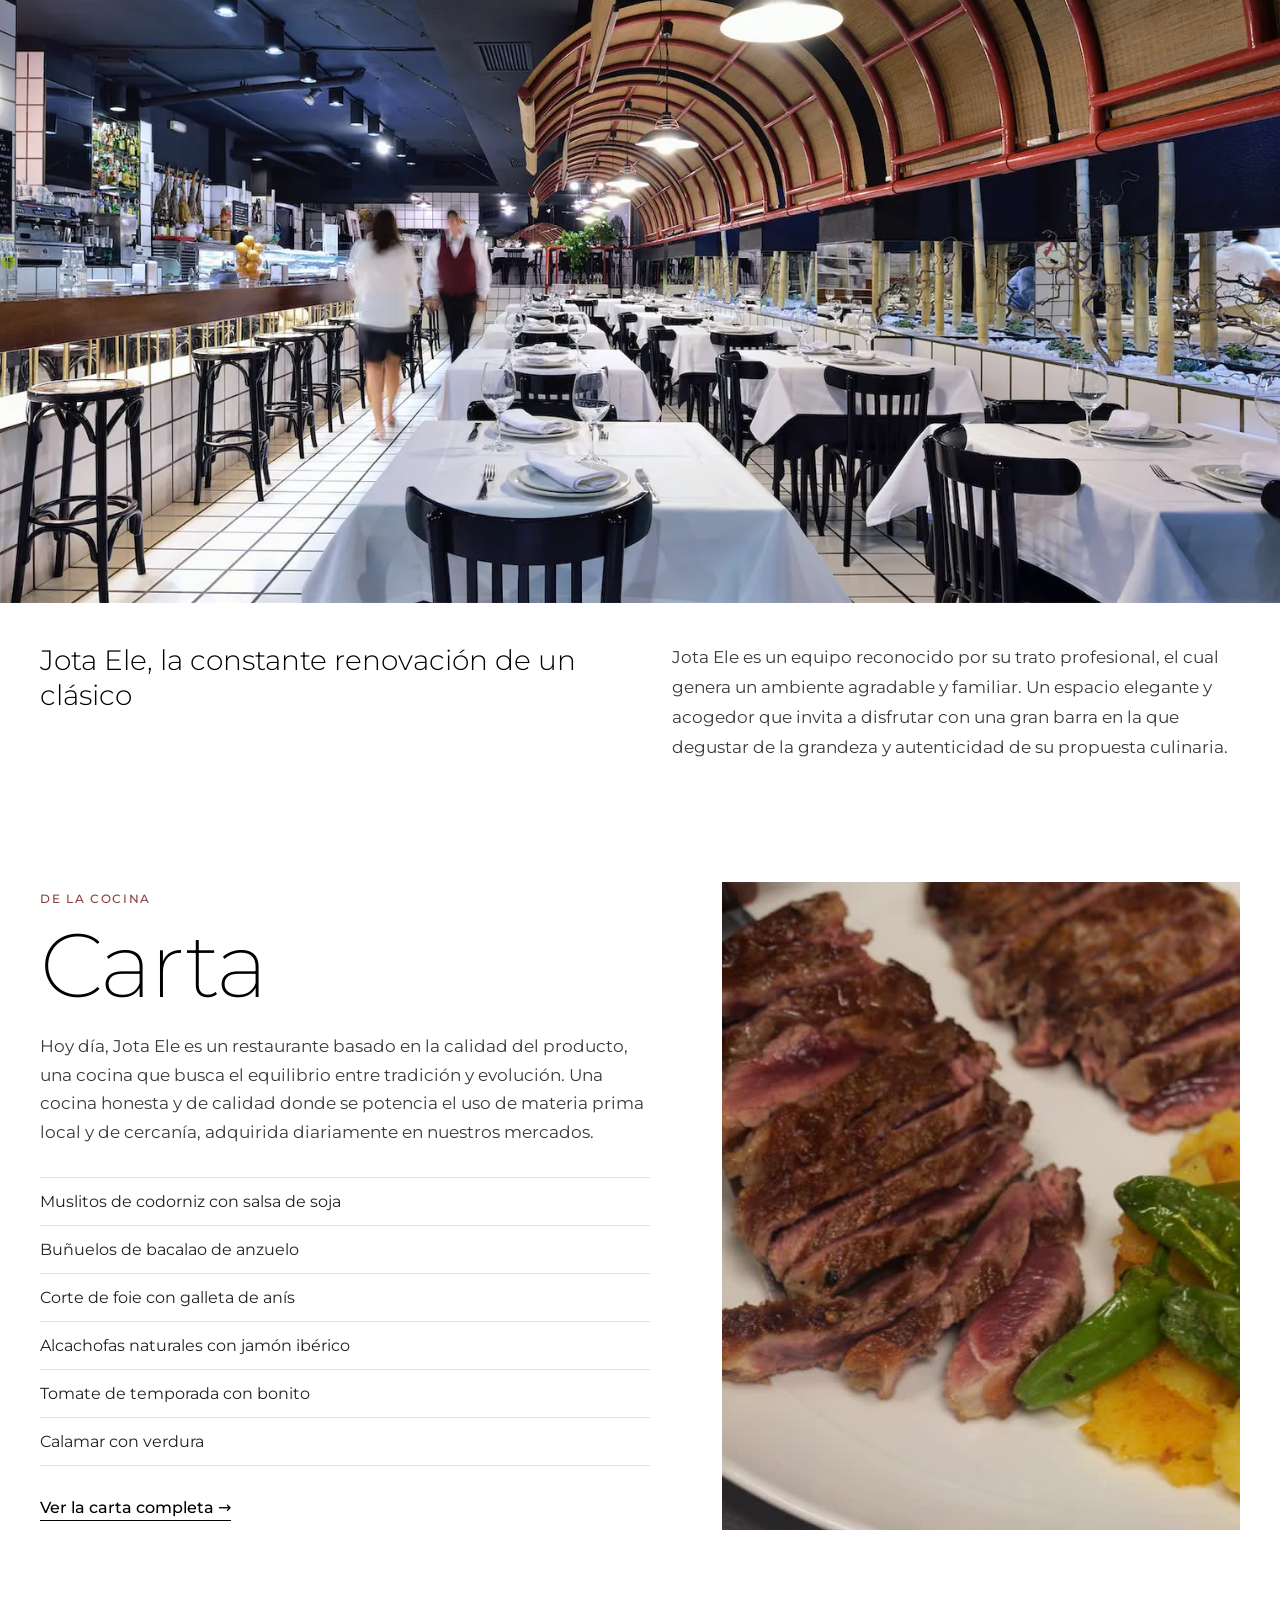
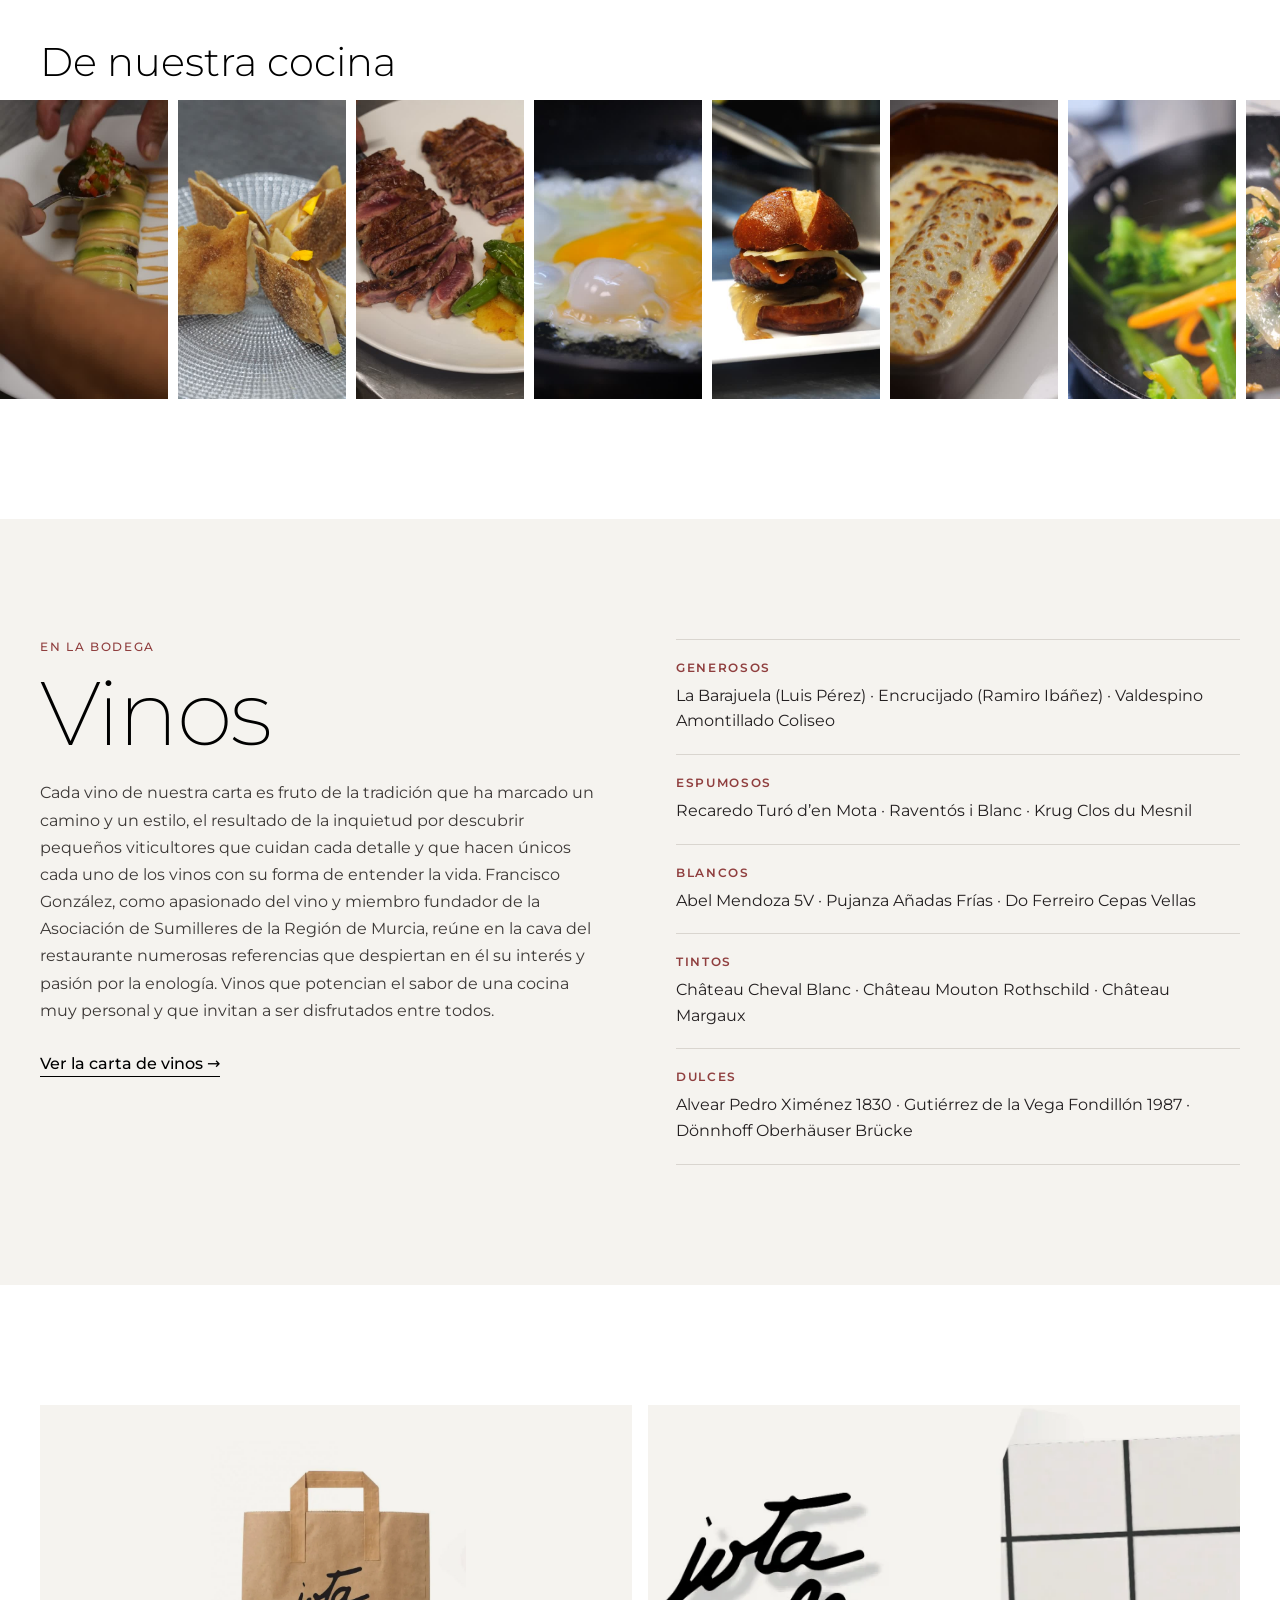
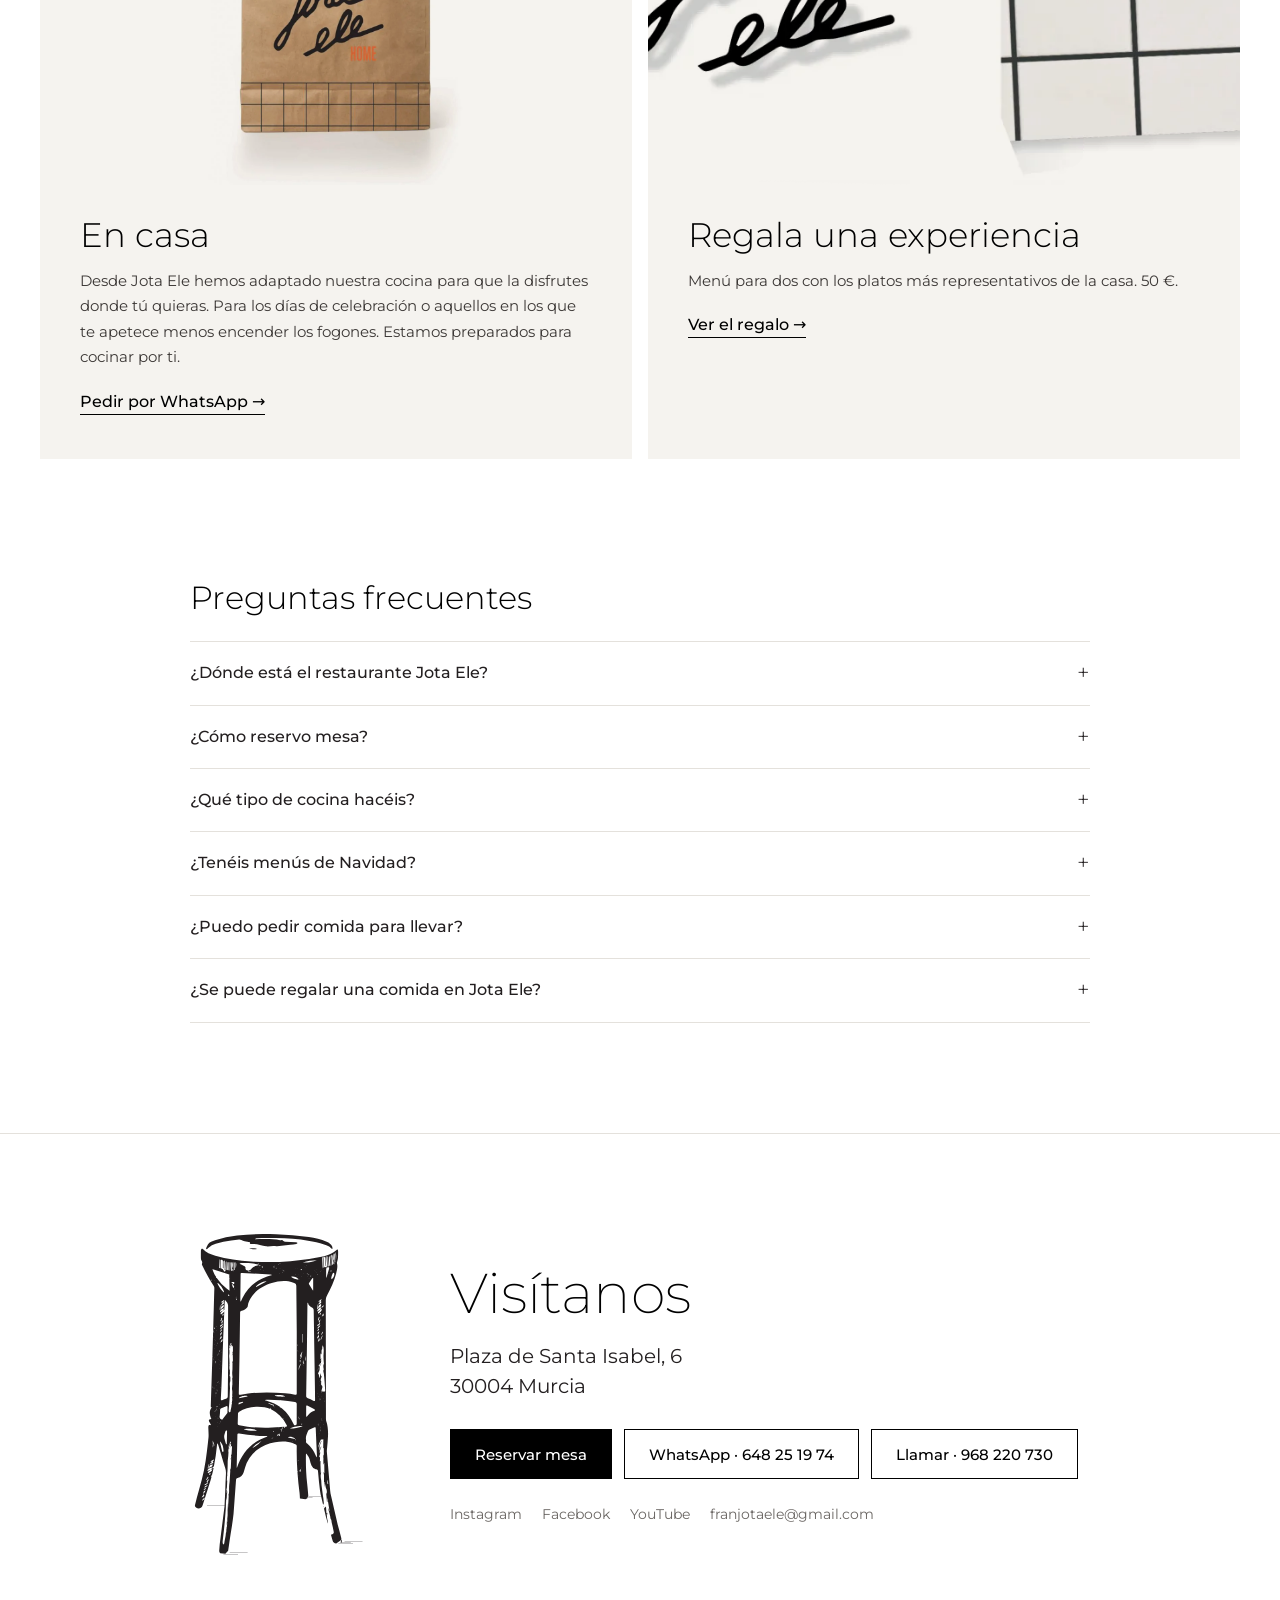
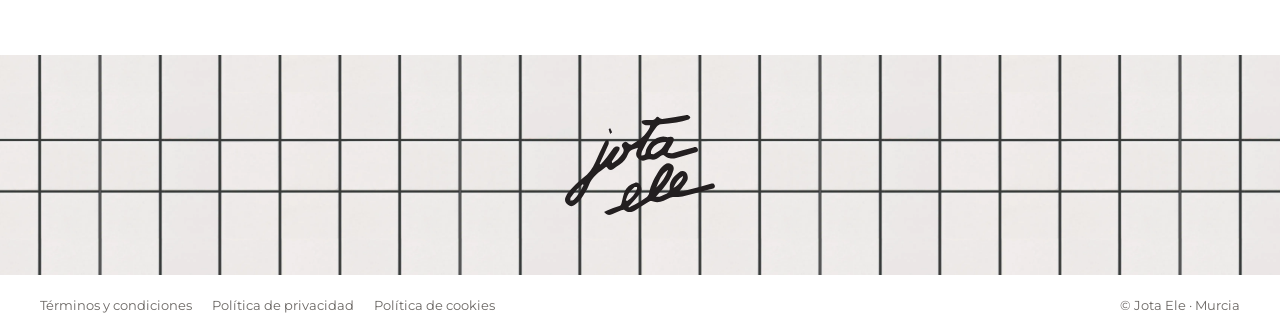
==== commit 911f884b: "Vídeos mudos en bucle y más ligeros por la web (carta, homes, Navidad, regalo); fuera /recetas/; mej" ====
--- a/b/index.html
+++ b/b/index.html
@@ -188,86 +188,91 @@
         max-width: 70ch;
         padding: 0 0 22px;
       }
-      .vs[data-astro-cid-uaesi2m5] {
-        margin: 0 auto 110px;
-      }
-      .vs-head[data-astro-cid-uaesi2m5] {
-        justify-content: space-between;
-        align-items: baseline;
-        gap: 16px;
+      .vm[data-astro-cid-ldnoeruj] {
+        margin: 0 0 8px;
+      }
+      .vm-title[data-astro-cid-ldnoeruj] {
         width: min(1200px, 100% - 40px);
-        margin: 0 auto 22px;
+        font: 300 clamp(26px, 3.4vw, 40px) / 1.1 var(--font);
+        color: var(--black);
+        margin: 0 auto 16px;
+      }
+      .vm-a[data-astro-cid-ldnoeruj] .vm-title[data-astro-cid-ldnoeruj] {
+        text-transform: uppercase;
+        font-size: 22px;
+        font-weight: 500;
+      }
+      .vm-viewport[data-astro-cid-ldnoeruj] {
+        overflow: hidden;
+      }
+      .vm-track[data-astro-cid-ldnoeruj] {
+        width: max-content;
+        animation: 70s linear infinite vm-pasar;
         display: flex;
       }
-      .vs-head[data-astro-cid-uaesi2m5] h2[data-astro-cid-uaesi2m5] {
-        font: 300 clamp(30px, 4vw, 48px) / 1.1 var(--font);
-        color: var(--black);
-      }
-      .vs-a[data-astro-cid-uaesi2m5] .vs-head[data-astro-cid-uaesi2m5] h2[data-astro-cid-uaesi2m5] {
+      .vm-viewport[data-astro-cid-ldnoeruj]:hover .vm-track[data-astro-cid-ldnoeruj] {
+        animation-play-state: paused;
+      }
+      .vm-set[data-astro-cid-ldnoeruj] {
+        gap: 10px;
+        margin: 0;
+        padding: 0 10px 0 0;
+        list-style: none;
+        display: flex;
+      }
+      .vm-item[data-astro-cid-ldnoeruj] {
+        flex: none;
+        width: 132px;
+      }
+      .vm-frame[data-astro-cid-ldnoeruj] {
+        aspect-ratio: 9/16;
+        background: #e9e6e1;
+        overflow: hidden;
+      }
+      .vm-cap[data-astro-cid-ldnoeruj] {
+        font: 500 11px/1.3 var(--font);
+        color: #4a4643;
+        padding-top: 6px;
+        display: block;
+      }
+      .vm-a[data-astro-cid-ldnoeruj] .vm-cap[data-astro-cid-ldnoeruj] {
         text-transform: uppercase;
-        font-size: 32px;
-        font-weight: 500;
-      }
-      .vs-all[data-astro-cid-uaesi2m5] {
-        font: 500 15px var(--font);
-        color: var(--black);
-        white-space: nowrap;
-        border-bottom: 1px solid;
-        padding-bottom: 2px;
-      }
-      .vs-row[data-astro-cid-uaesi2m5] {
-        scroll-snap-type: x mandatory;
-        scrollbar-width: thin;
-        gap: 14px;
-        padding: 0 max(20px, 50% - 600px) 8px;
-        scroll-padding-inline: max(20px, 50% - 600px);
-        display: flex;
-        overflow-x: auto;
-      }
-      .vs-item[data-astro-cid-uaesi2m5] {
-        scroll-snap-align: start;
-        flex: 0 0 clamp(200px, 22vw, 270px);
-        margin: 0;
-      }
-      .vs-frame[data-astro-cid-uaesi2m5] {
-        aspect-ratio: 9/16;
-        background: #111;
-        overflow: hidden;
-      }
-      .vs-frame[data-astro-cid-uaesi2m5] video[data-astro-cid-uaesi2m5] {
+        letter-spacing: 0.03em;
+      }
+      .vm-menu[data-astro-cid-ldnoeruj] .vm-item[data-astro-cid-ldnoeruj] {
+        width: 104px;
+      }
+      @media (width>=900px) {
+        .vm-item[data-astro-cid-ldnoeruj] {
+          width: 168px;
+        }
+        .vm-menu[data-astro-cid-ldnoeruj] .vm-item[data-astro-cid-ldnoeruj] {
+          width: 118px;
+        }
+      }
+      @keyframes vm-pasar {
+        0% {
+          transform: translate(0);
+        }
+        to {
+          transform: translate(-50%);
+        }
+      }
+      @media (prefers-reduced-motion: reduce) {
+        .vm-track[data-astro-cid-ldnoeruj] {
+          animation: none;
+        }
+        .vm-viewport[data-astro-cid-ldnoeruj] {
+          overflow-x: auto;
+        }
+      }
+      .av[data-astro-cid-agptqd4c] {
         object-fit: cover;
+        pointer-events: none;
+        background: #e9e6e1;
         width: 100%;
         height: 100%;
         display: block;
-      }
-      figcaption[data-astro-cid-uaesi2m5] {
-        font-family: var(--font);
-        padding-top: 12px;
-      }
-      figcaption[data-astro-cid-uaesi2m5] strong[data-astro-cid-uaesi2m5] {
-        font: 500 15px/1.3 var(--font);
-        color: var(--black);
-        display: block;
-      }
-      .vs-a[data-astro-cid-uaesi2m5] figcaption[data-astro-cid-uaesi2m5] strong[data-astro-cid-uaesi2m5] {
-        text-transform: uppercase;
-        font-size: 13px;
-      }
-      figcaption[data-astro-cid-uaesi2m5] span[data-astro-cid-uaesi2m5] {
-        font: 400 13px/1.4 var(--font);
-        color: #6b6764;
-        margin-top: 3px;
-        display: block;
-      }
-      @media (width<=640px) {
-        .vs-head[data-astro-cid-uaesi2m5] {
-          flex-direction: column;
-          align-items: flex-start;
-          gap: 8px;
-        }
-        .vs-item[data-astro-cid-uaesi2m5] {
-          flex-basis: 62vw;
-        }
       }
     </style>
     <link rel="stylesheet" href="/css/opcion-b.css" />
@@ -386,170 +391,337 @@
             <span aria-hidden="true" data-astro-cid-nitip4ji>→</span>
           </a>
         </div>
-        <img
-          class="b-chef"
-          src="/img/chef_jotaele.webp"
-          alt="Francisco González en la cocina"
-          loading="lazy"
-          data-astro-cid-nitip4ji
-        />
-      </section>
-      <section class="vs vs-b" aria-labelledby="vs-title" data-astro-cid-uaesi2m5>
-        <div class="vs-head" data-astro-cid-uaesi2m5>
-          <h2 id="vs-title" data-astro-cid-uaesi2m5>De nuestra cocina</h2>
-          <a class="vs-all" href="/recetas/" data-astro-cid-uaesi2m5>
-            Ver todas las recetas
-            <span aria-hidden="true" data-astro-cid-uaesi2m5>→</span>
-          </a>
-        </div>
-        <div class="vs-row" data-astro-cid-uaesi2m5>
-          <figure class="vs-item" data-astro-cid-uaesi2m5>
-            <div class="vs-frame" data-astro-cid-uaesi2m5>
-              <video
-                src="/videos/canelon-de-aguacate.mp4"
-                poster="/videos/canelon-de-aguacate.jpg"
-                preload="none"
-                playsinline
-                controls
-                aria-label="Canelón de aguacate: Relleno de atún rojo"
-                data-astro-cid-uaesi2m5
-              ></video>
-            </div>
-            <figcaption data-astro-cid-uaesi2m5>
-              <strong data-astro-cid-uaesi2m5>Canelón de aguacate</strong>
-              <span data-astro-cid-uaesi2m5>Relleno de atún rojo</span>
-            </figcaption>
-          </figure>
-          <figure class="vs-item" data-astro-cid-uaesi2m5>
-            <div class="vs-frame" data-astro-cid-uaesi2m5>
-              <video
-                src="/videos/para-empezar.mp4"
-                poster="/videos/para-empezar.jpg"
-                preload="none"
-                playsinline
-                controls
-                aria-label="Para empezar: Tomate, tartar de atún y el crujiente"
-                data-astro-cid-uaesi2m5
-              ></video>
-            </div>
-            <figcaption data-astro-cid-uaesi2m5>
-              <strong data-astro-cid-uaesi2m5>Para empezar</strong>
-              <span data-astro-cid-uaesi2m5>Tomate, tartar de atún y el crujiente</span>
-            </figcaption>
-          </figure>
-          <figure class="vs-item" data-astro-cid-uaesi2m5>
-            <div class="vs-frame" data-astro-cid-uaesi2m5>
-              <video
-                src="/videos/entrecot.mp4"
-                poster="/videos/entrecot.jpg"
-                preload="none"
-                playsinline
-                controls
-                aria-label="Entrecot: Por fuera hecho, por dentro rosa"
-                data-astro-cid-uaesi2m5
-              ></video>
-            </div>
-            <figcaption data-astro-cid-uaesi2m5>
-              <strong data-astro-cid-uaesi2m5>Entrecot</strong>
-              <span data-astro-cid-uaesi2m5>Por fuera hecho, por dentro rosa</span>
-            </figcaption>
-          </figure>
-          <figure class="vs-item" data-astro-cid-uaesi2m5>
-            <div class="vs-frame" data-astro-cid-uaesi2m5>
-              <video
-                src="/videos/de-la-sarten.mp4"
-                poster="/videos/de-la-sarten.jpg"
-                preload="none"
-                playsinline
-                controls
-                aria-label="De la sartén: Croquetas, buñuelos y chipirones"
-                data-astro-cid-uaesi2m5
-              ></video>
-            </div>
-            <figcaption data-astro-cid-uaesi2m5>
-              <strong data-astro-cid-uaesi2m5>De la sartén</strong>
-              <span data-astro-cid-uaesi2m5>Croquetas, buñuelos y chipirones</span>
-            </figcaption>
-          </figure>
-          <figure class="vs-item" data-astro-cid-uaesi2m5>
-            <div class="vs-frame" data-astro-cid-uaesi2m5>
-              <video
-                src="/videos/mini-hamburguesa.mp4"
-                poster="/videos/mini-hamburguesa.jpg"
-                preload="none"
-                playsinline
-                controls
-                aria-label="Mini hamburguesa: Pan brioche y cebolla confitada"
-                data-astro-cid-uaesi2m5
-              ></video>
-            </div>
-            <figcaption data-astro-cid-uaesi2m5>
-              <strong data-astro-cid-uaesi2m5>Mini hamburguesa</strong>
-              <span data-astro-cid-uaesi2m5>Pan brioche y cebolla confitada</span>
-            </figcaption>
-          </figure>
-          <figure class="vs-item" data-astro-cid-uaesi2m5>
-            <div class="vs-frame" data-astro-cid-uaesi2m5>
-              <video
-                src="/videos/de-cuchara-y-horno.mp4"
-                poster="/videos/de-cuchara-y-horno.jpg"
-                preload="none"
-                playsinline
-                controls
-                aria-label="De cuchara y horno: Cochinillo y canelón"
-                data-astro-cid-uaesi2m5
-              ></video>
-            </div>
-            <figcaption data-astro-cid-uaesi2m5>
-              <strong data-astro-cid-uaesi2m5>De cuchara y horno</strong>
-              <span data-astro-cid-uaesi2m5>Cochinillo y canelón</span>
-            </figcaption>
-          </figure>
-          <figure class="vs-item" data-astro-cid-uaesi2m5>
-            <div class="vs-frame" data-astro-cid-uaesi2m5>
-              <video
-                src="/videos/la-guarnicion.mp4"
-                poster="/videos/la-guarnicion.jpg"
-                preload="none"
-                playsinline
-                controls
-                aria-label="La guarnición: También se pela a mano"
-                data-astro-cid-uaesi2m5
-              ></video>
-            </div>
-            <figcaption data-astro-cid-uaesi2m5>
-              <strong data-astro-cid-uaesi2m5>La guarnición</strong>
-              <span data-astro-cid-uaesi2m5>También se pela a mano</span>
-            </figcaption>
-          </figure>
-          <figure class="vs-item" data-astro-cid-uaesi2m5>
-            <div class="vs-frame" data-astro-cid-uaesi2m5>
-              <video
-                src="/videos/espinacas-a-la-catalana.mp4"
-                poster="/videos/espinacas-a-la-catalana.jpg"
-                preload="none"
-                playsinline
-                controls
-                aria-label="Espinacas a la catalana: Cebolla, pasas y espinacas"
-                data-astro-cid-uaesi2m5
-              ></video>
-            </div>
-            <figcaption data-astro-cid-uaesi2m5>
-              <strong data-astro-cid-uaesi2m5>Espinacas a la catalana</strong>
-              <span data-astro-cid-uaesi2m5>Cebolla, pasas y espinacas</span>
-            </figcaption>
-          </figure>
+        <div class="b-chef" data-astro-cid-nitip4ji>
+          <video
+            class="av"
+            data-src="/videos/entrecot-m.mp4"
+            poster="/videos/entrecot.jpg"
+            muted
+            loop
+            playsinline
+            preload="none"
+            disablepictureinpicture
+            disableremoteplayback
+            aria-label="Entrecot: Por fuera hecho, por dentro rosa"
+            title="Entrecot: Por fuera hecho, por dentro rosa"
+            data-astro-cid-agptqd4c
+          ></video>
+          <script type="module">
+            var e = window.matchMedia(`(prefers-reduced-motion: reduce)`).matches,
+              t = new IntersectionObserver(
+                (e) => {
+                  for (let t of e) {
+                    let e = t.target;
+                    t.isIntersecting
+                      ? (!e.src && e.dataset.src && (e.src = e.dataset.src), (e.muted = !0), e.play().catch(() => {}))
+                      : e.paused || e.pause();
+                  }
+                },
+                { rootMargin: `150px 0px`, threshold: 0.15 },
+              );
+            e || document.querySelectorAll(`video.av`).forEach((e) => t.observe(e));
+          </script>
         </div>
       </section>
-      <script type="module">
-        document
-          .querySelectorAll(`.vs video`)
-          .forEach((e) =>
-            e.addEventListener(`play`, () =>
-              document.querySelectorAll(`.vs video`).forEach((t) => t !== e && t.pause()),
-            ),
-          );
-      </script>
+      <section class="vm vm-b" aria-label="De nuestra cocina" data-astro-cid-ldnoeruj>
+        <h2 class="vm-title" data-astro-cid-ldnoeruj>De nuestra cocina</h2>
+        <div class="vm-viewport" data-astro-cid-ldnoeruj>
+          <div class="vm-track" data-astro-cid-ldnoeruj>
+            <ul class="vm-set" data-astro-cid-ldnoeruj>
+              <li class="vm-item" data-astro-cid-ldnoeruj>
+                <div class="vm-frame" data-astro-cid-ldnoeruj>
+                  <video
+                    class="av"
+                    data-src="/videos/canelon-de-aguacate-s.mp4"
+                    poster="/videos/canelon-de-aguacate.jpg"
+                    muted
+                    loop
+                    playsinline
+                    preload="none"
+                    disablepictureinpicture
+                    disableremoteplayback
+                    aria-label="Canelón de aguacate: Relleno de atún rojo"
+                    title="Canelón de aguacate: Relleno de atún rojo"
+                    data-astro-cid-agptqd4c
+                  ></video>
+                </div>
+              </li>
+              <li class="vm-item" data-astro-cid-ldnoeruj>
+                <div class="vm-frame" data-astro-cid-ldnoeruj>
+                  <video
+                    class="av"
+                    data-src="/videos/para-empezar-s.mp4"
+                    poster="/videos/para-empezar.jpg"
+                    muted
+                    loop
+                    playsinline
+                    preload="none"
+                    disablepictureinpicture
+                    disableremoteplayback
+                    aria-label="Para empezar: Tomate, tartar de atún y el crujiente"
+                    title="Para empezar: Tomate, tartar de atún y el crujiente"
+                    data-astro-cid-agptqd4c
+                  ></video>
+                </div>
+              </li>
+              <li class="vm-item" data-astro-cid-ldnoeruj>
+                <div class="vm-frame" data-astro-cid-ldnoeruj>
+                  <video
+                    class="av"
+                    data-src="/videos/entrecot-s.mp4"
+                    poster="/videos/entrecot.jpg"
+                    muted
+                    loop
+                    playsinline
+                    preload="none"
+                    disablepictureinpicture
+                    disableremoteplayback
+                    aria-label="Entrecot: Por fuera hecho, por dentro rosa"
+                    title="Entrecot: Por fuera hecho, por dentro rosa"
+                    data-astro-cid-agptqd4c
+                  ></video>
+                </div>
+              </li>
+              <li class="vm-item" data-astro-cid-ldnoeruj>
+                <div class="vm-frame" data-astro-cid-ldnoeruj>
+                  <video
+                    class="av"
+                    data-src="/videos/de-la-sarten-s.mp4"
+                    poster="/videos/de-la-sarten.jpg"
+                    muted
+                    loop
+                    playsinline
+                    preload="none"
+                    disablepictureinpicture
+                    disableremoteplayback
+                    aria-label="De la sartén: Croquetas, buñuelos y chipirones"
+                    title="De la sartén: Croquetas, buñuelos y chipirones"
+                    data-astro-cid-agptqd4c
+                  ></video>
+                </div>
+              </li>
+              <li class="vm-item" data-astro-cid-ldnoeruj>
+                <div class="vm-frame" data-astro-cid-ldnoeruj>
+                  <video
+                    class="av"
+                    data-src="/videos/mini-hamburguesa-s.mp4"
+                    poster="/videos/mini-hamburguesa.jpg"
+                    muted
+                    loop
+                    playsinline
+                    preload="none"
+                    disablepictureinpicture
+                    disableremoteplayback
+                    aria-label="Mini hamburguesa: Pan brioche y cebolla confitada"
+                    title="Mini hamburguesa: Pan brioche y cebolla confitada"
+                    data-astro-cid-agptqd4c
+                  ></video>
+                </div>
+              </li>
+              <li class="vm-item" data-astro-cid-ldnoeruj>
+                <div class="vm-frame" data-astro-cid-ldnoeruj>
+                  <video
+                    class="av"
+                    data-src="/videos/de-cuchara-y-horno-s.mp4"
+                    poster="/videos/de-cuchara-y-horno.jpg"
+                    muted
+                    loop
+                    playsinline
+                    preload="none"
+                    disablepictureinpicture
+                    disableremoteplayback
+                    aria-label="De cuchara y horno: Cochinillo y canelón"
+                    title="De cuchara y horno: Cochinillo y canelón"
+                    data-astro-cid-agptqd4c
+                  ></video>
+                </div>
+              </li>
+              <li class="vm-item" data-astro-cid-ldnoeruj>
+                <div class="vm-frame" data-astro-cid-ldnoeruj>
+                  <video
+                    class="av"
+                    data-src="/videos/la-guarnicion-s.mp4"
+                    poster="/videos/la-guarnicion.jpg"
+                    muted
+                    loop
+                    playsinline
+                    preload="none"
+                    disablepictureinpicture
+                    disableremoteplayback
+                    aria-label="La guarnición: También se pela a mano"
+                    title="La guarnición: También se pela a mano"
+                    data-astro-cid-agptqd4c
+                  ></video>
+                </div>
+              </li>
+              <li class="vm-item" data-astro-cid-ldnoeruj>
+                <div class="vm-frame" data-astro-cid-ldnoeruj>
+                  <video
+                    class="av"
+                    data-src="/videos/espinacas-a-la-catalana-s.mp4"
+                    poster="/videos/espinacas-a-la-catalana.jpg"
+                    muted
+                    loop
+                    playsinline
+                    preload="none"
+                    disablepictureinpicture
+                    disableremoteplayback
+                    aria-label="Espinacas a la catalana: Cebolla, pasas y espinacas"
+                    title="Espinacas a la catalana: Cebolla, pasas y espinacas"
+                    data-astro-cid-agptqd4c
+                  ></video>
+                </div>
+              </li>
+            </ul>
+            <ul class="vm-set" aria-hidden="true" data-astro-cid-ldnoeruj>
+              <li class="vm-item" data-astro-cid-ldnoeruj>
+                <div class="vm-frame" data-astro-cid-ldnoeruj>
+                  <video
+                    class="av"
+                    data-src="/videos/canelon-de-aguacate-s.mp4"
+                    poster="/videos/canelon-de-aguacate.jpg"
+                    muted
+                    loop
+                    playsinline
+                    preload="none"
+                    disablepictureinpicture
+                    disableremoteplayback
+                    aria-label="Canelón de aguacate: Relleno de atún rojo"
+                    title="Canelón de aguacate: Relleno de atún rojo"
+                    data-astro-cid-agptqd4c
+                  ></video>
+                </div>
+              </li>
+              <li class="vm-item" data-astro-cid-ldnoeruj>
+                <div class="vm-frame" data-astro-cid-ldnoeruj>
+                  <video
+                    class="av"
+                    data-src="/videos/para-empezar-s.mp4"
+                    poster="/videos/para-empezar.jpg"
+                    muted
+                    loop
+                    playsinline
+                    preload="none"
+                    disablepictureinpicture
+                    disableremoteplayback
+                    aria-label="Para empezar: Tomate, tartar de atún y el crujiente"
+                    title="Para empezar: Tomate, tartar de atún y el crujiente"
+                    data-astro-cid-agptqd4c
+                  ></video>
+                </div>
+              </li>
+              <li class="vm-item" data-astro-cid-ldnoeruj>
+                <div class="vm-frame" data-astro-cid-ldnoeruj>
+                  <video
+                    class="av"
+                    data-src="/videos/entrecot-s.mp4"
+                    poster="/videos/entrecot.jpg"
+                    muted
+                    loop
+                    playsinline
+                    preload="none"
+                    disablepictureinpicture
+                    disableremoteplayback
+                    aria-label="Entrecot: Por fuera hecho, por dentro rosa"
+                    title="Entrecot: Por fuera hecho, por dentro rosa"
+                    data-astro-cid-agptqd4c
+                  ></video>
+                </div>
+              </li>
+              <li class="vm-item" data-astro-cid-ldnoeruj>
+                <div class="vm-frame" data-astro-cid-ldnoeruj>
+                  <video
+                    class="av"
+                    data-src="/videos/de-la-sarten-s.mp4"
+                    poster="/videos/de-la-sarten.jpg"
+                    muted
+                    loop
+                    playsinline
+                    preload="none"
+                    disablepictureinpicture
+                    disableremoteplayback
+                    aria-label="De la sartén: Croquetas, buñuelos y chipirones"
+                    title="De la sartén: Croquetas, buñuelos y chipirones"
+                    data-astro-cid-agptqd4c
+                  ></video>
+                </div>
+              </li>
+              <li class="vm-item" data-astro-cid-ldnoeruj>
+                <div class="vm-frame" data-astro-cid-ldnoeruj>
+                  <video
+                    class="av"
+                    data-src="/videos/mini-hamburguesa-s.mp4"
+                    poster="/videos/mini-hamburguesa.jpg"
+                    muted
+                    loop
+                    playsinline
+                    preload="none"
+                    disablepictureinpicture
+                    disableremoteplayback
+                    aria-label="Mini hamburguesa: Pan brioche y cebolla confitada"
+                    title="Mini hamburguesa: Pan brioche y cebolla confitada"
+                    data-astro-cid-agptqd4c
+                  ></video>
+                </div>
+              </li>
+              <li class="vm-item" data-astro-cid-ldnoeruj>
+                <div class="vm-frame" data-astro-cid-ldnoeruj>
+                  <video
+                    class="av"
+                    data-src="/videos/de-cuchara-y-horno-s.mp4"
+                    poster="/videos/de-cuchara-y-horno.jpg"
+                    muted
+                    loop
+                    playsinline
+                    preload="none"
+                    disablepictureinpicture
+                    disableremoteplayback
+                    aria-label="De cuchara y horno: Cochinillo y canelón"
+                    title="De cuchara y horno: Cochinillo y canelón"
+                    data-astro-cid-agptqd4c
+                  ></video>
+                </div>
+              </li>
+              <li class="vm-item" data-astro-cid-ldnoeruj>
+                <div class="vm-frame" data-astro-cid-ldnoeruj>
+                  <video
+                    class="av"
+                    data-src="/videos/la-guarnicion-s.mp4"
+                    poster="/videos/la-guarnicion.jpg"
+                    muted
+                    loop
+                    playsinline
+                    preload="none"
+                    disablepictureinpicture
+                    disableremoteplayback
+                    aria-label="La guarnición: También se pela a mano"
+                    title="La guarnición: También se pela a mano"
+                    data-astro-cid-agptqd4c
+                  ></video>
+                </div>
+              </li>
+              <li class="vm-item" data-astro-cid-ldnoeruj>
+                <div class="vm-frame" data-astro-cid-ldnoeruj>
+                  <video
+                    class="av"
+                    data-src="/videos/espinacas-a-la-catalana-s.mp4"
+                    poster="/videos/espinacas-a-la-catalana.jpg"
+                    muted
+                    loop
+                    playsinline
+                    preload="none"
+                    disablepictureinpicture
+                    disableremoteplayback
+                    aria-label="Espinacas a la catalana: Cebolla, pasas y espinacas"
+                    title="Espinacas a la catalana: Cebolla, pasas y espinacas"
+                    data-astro-cid-agptqd4c
+                  ></video>
+                </div>
+              </li>
+            </ul>
+          </div>
+        </div>
+      </section>
       <section class="b-wine" id="vinos" data-astro-cid-nitip4ji>
         <div class="b-wrap b-wine-in" data-astro-cid-nitip4ji>
           <div data-astro-cid-nitip4ji>
--- a/css/estilos.css
+++ b/css/estilos.css
@@ -929,7 +929,7 @@
 }
 .mn-tabs a {
   font: 500 14px var(--font);
-  color: #8a8683;
+  color: #5f5b58;
   border-bottom: 2px solid #0000;
   flex: none;
   padding: 15px 0 13px;
@@ -1129,7 +1129,7 @@
 }
 .mn-crumbs {
   font: 400 12px var(--font);
-  color: #8a8683;
+  color: #5f5b58;
   padding-top: 6px;
 }
 .mn-crumbs a {
@@ -1199,13 +1199,13 @@
   grid-template-columns: 1.5fr 1fr 1fr;
 }
 .mn-btn-wa {
-  color: #1f8a4c;
-  border-color: #1f8a4c;
+  color: #1a7a43;
+  border-color: #1a7a43;
 }
 .mn-btn-wa-dark {
   color: #fff;
-  background: #1f8a4c;
-  border-color: #1f8a4c;
+  background: #1a7a43;
+  border-color: #1a7a43;
 }
 .wa-box {
   font: 400 15px/1.6 var(--font);
@@ -1218,7 +1218,7 @@
 }
 .wa-link {
   font: 500 15px var(--font);
-  color: #1f8a4c;
+  color: #1a7a43;
   border-bottom: 1px solid;
   margin-top: 18px;
   padding-bottom: 2px;
@@ -1232,6 +1232,16 @@
 }
 .theme-a .vs-gap + .vinos {
   margin-top: 0;
+}
+.sv {
+  aspect-ratio: 4/5;
+  background: #e9e6e1;
+  max-width: 420px;
+  margin: 22px 0 6px;
+  overflow: hidden;
+}
+.mn-videos {
+  margin: 2px -20px 10px;
 }
 .rb[data-astro-cid-vbnoxhe6] {
   z-index: 60;
@@ -1287,11 +1297,11 @@
 }
 .rb-wa[data-astro-cid-vbnoxhe6] {
   color: #fff;
-  background: #1f8a4c;
-  border-color: #1f8a4c;
+  background: #1a7a43;
+  border-color: #1a7a43;
 }
 .rb-wa[data-astro-cid-vbnoxhe6]:hover {
-  background: #18703d;
+  background: #145f34;
 }
 .rb-call[data-astro-cid-vbnoxhe6]:hover {
   color: #fff;
--- a/css/opcion-b.css
+++ b/css/opcion-b.css
@@ -201,8 +201,8 @@
 }
 .b-chef[data-astro-cid-nitip4ji] {
   aspect-ratio: 4/5;
-  object-fit: cover;
   width: 100%;
+  overflow: hidden;
 }
 .b-strip[data-astro-cid-nitip4ji] {
   scroll-snap-type: x mandatory;
